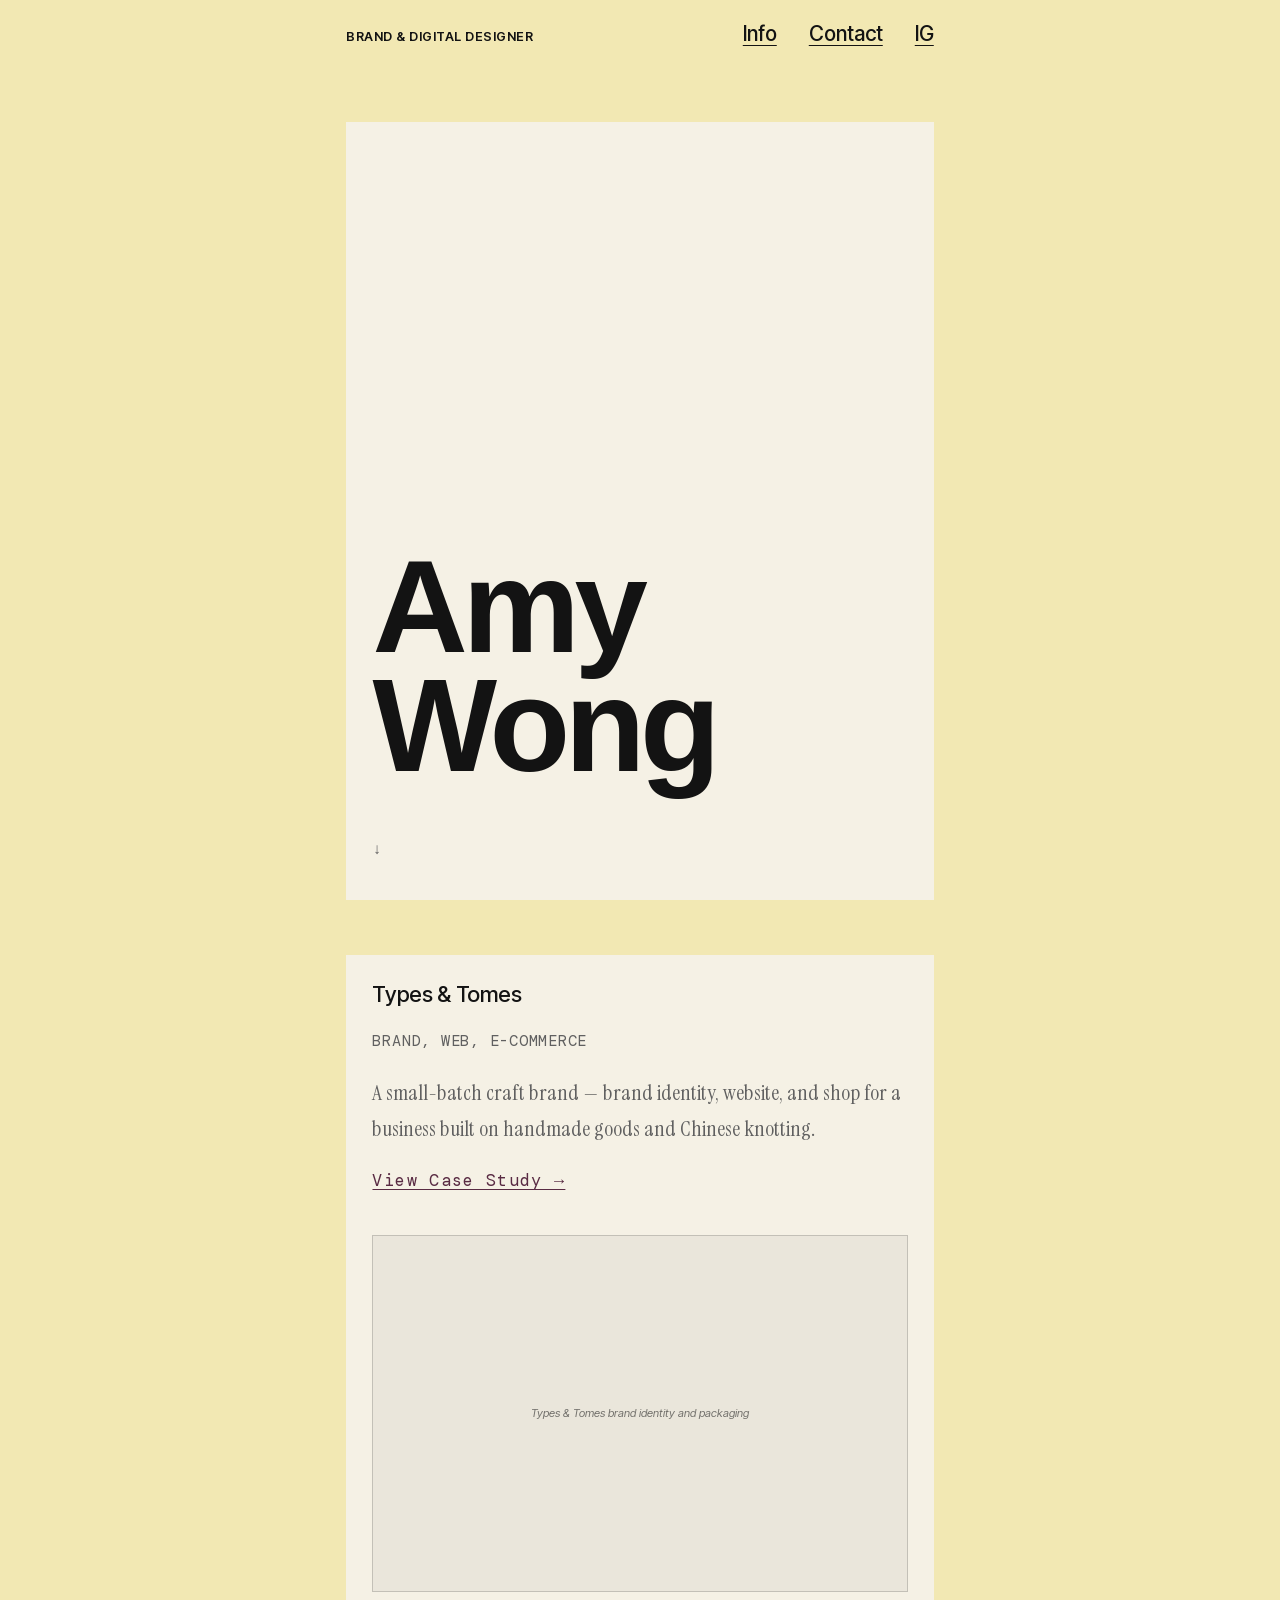
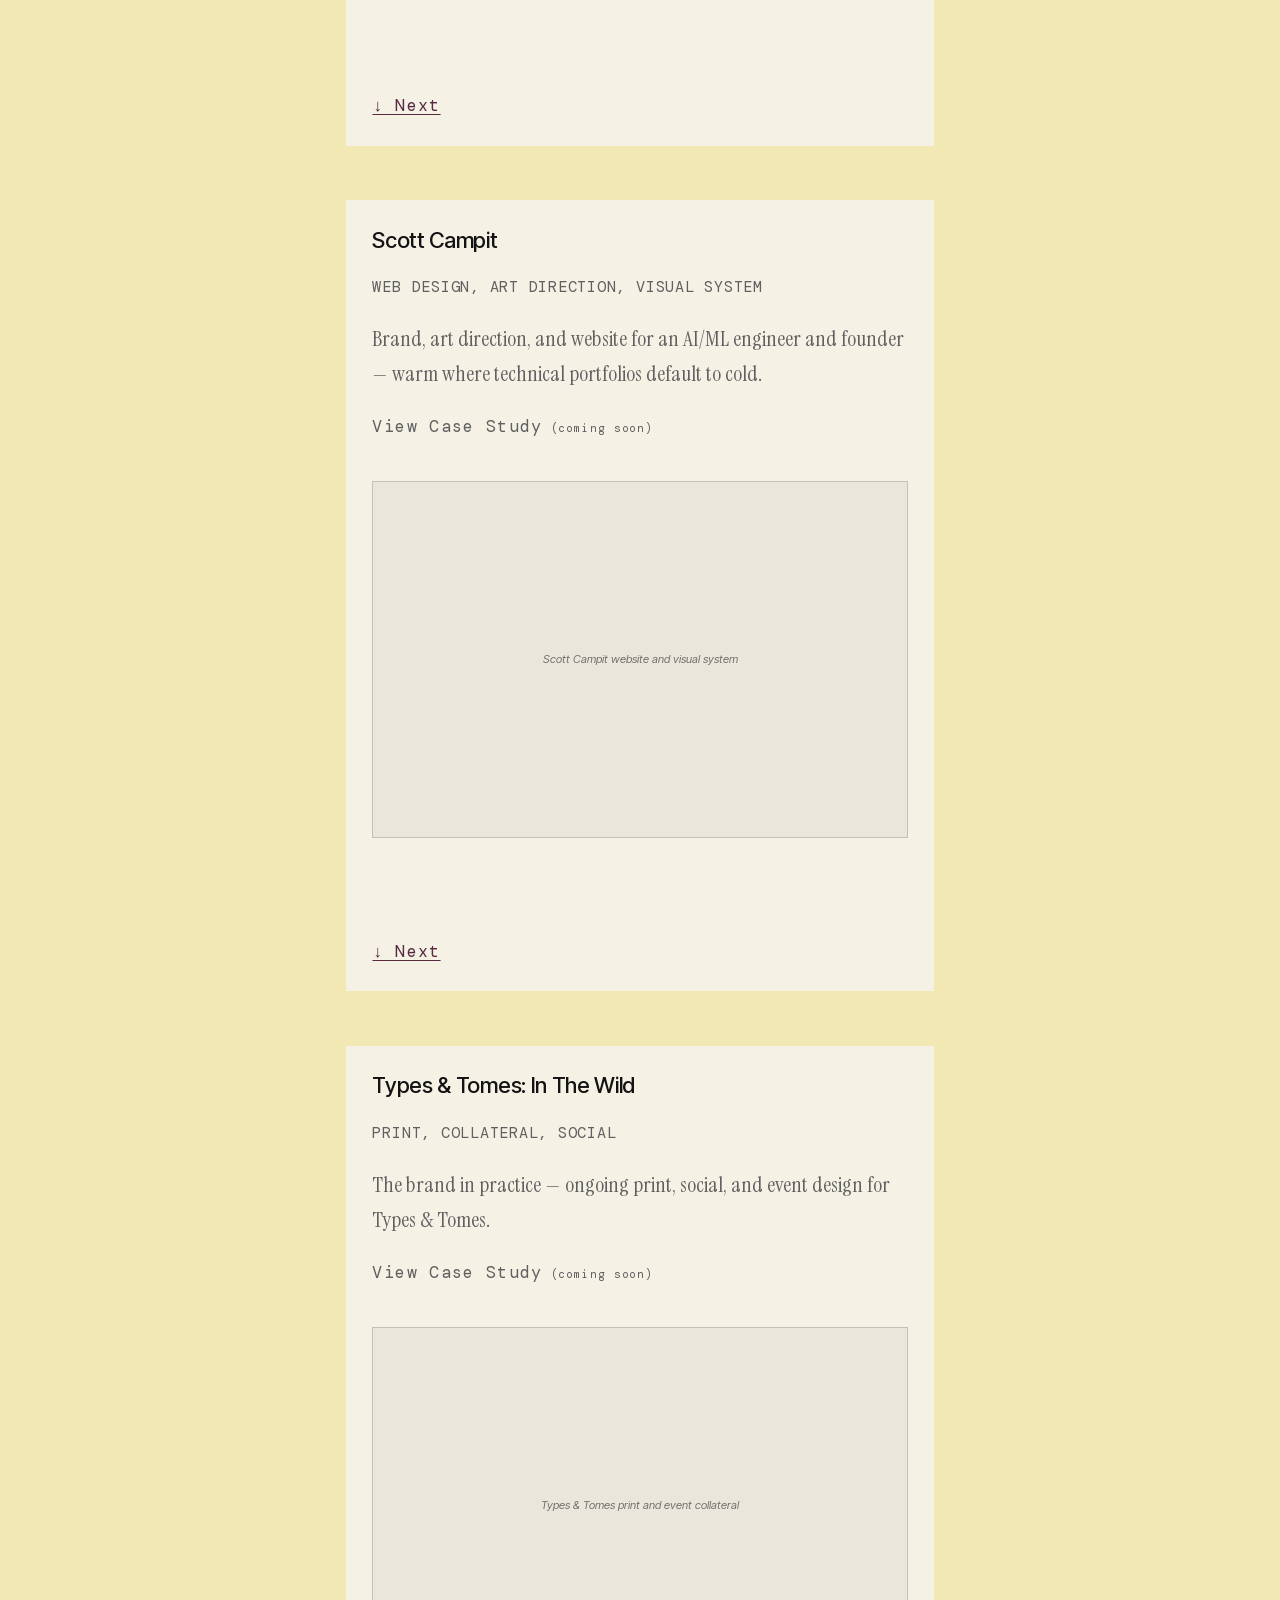
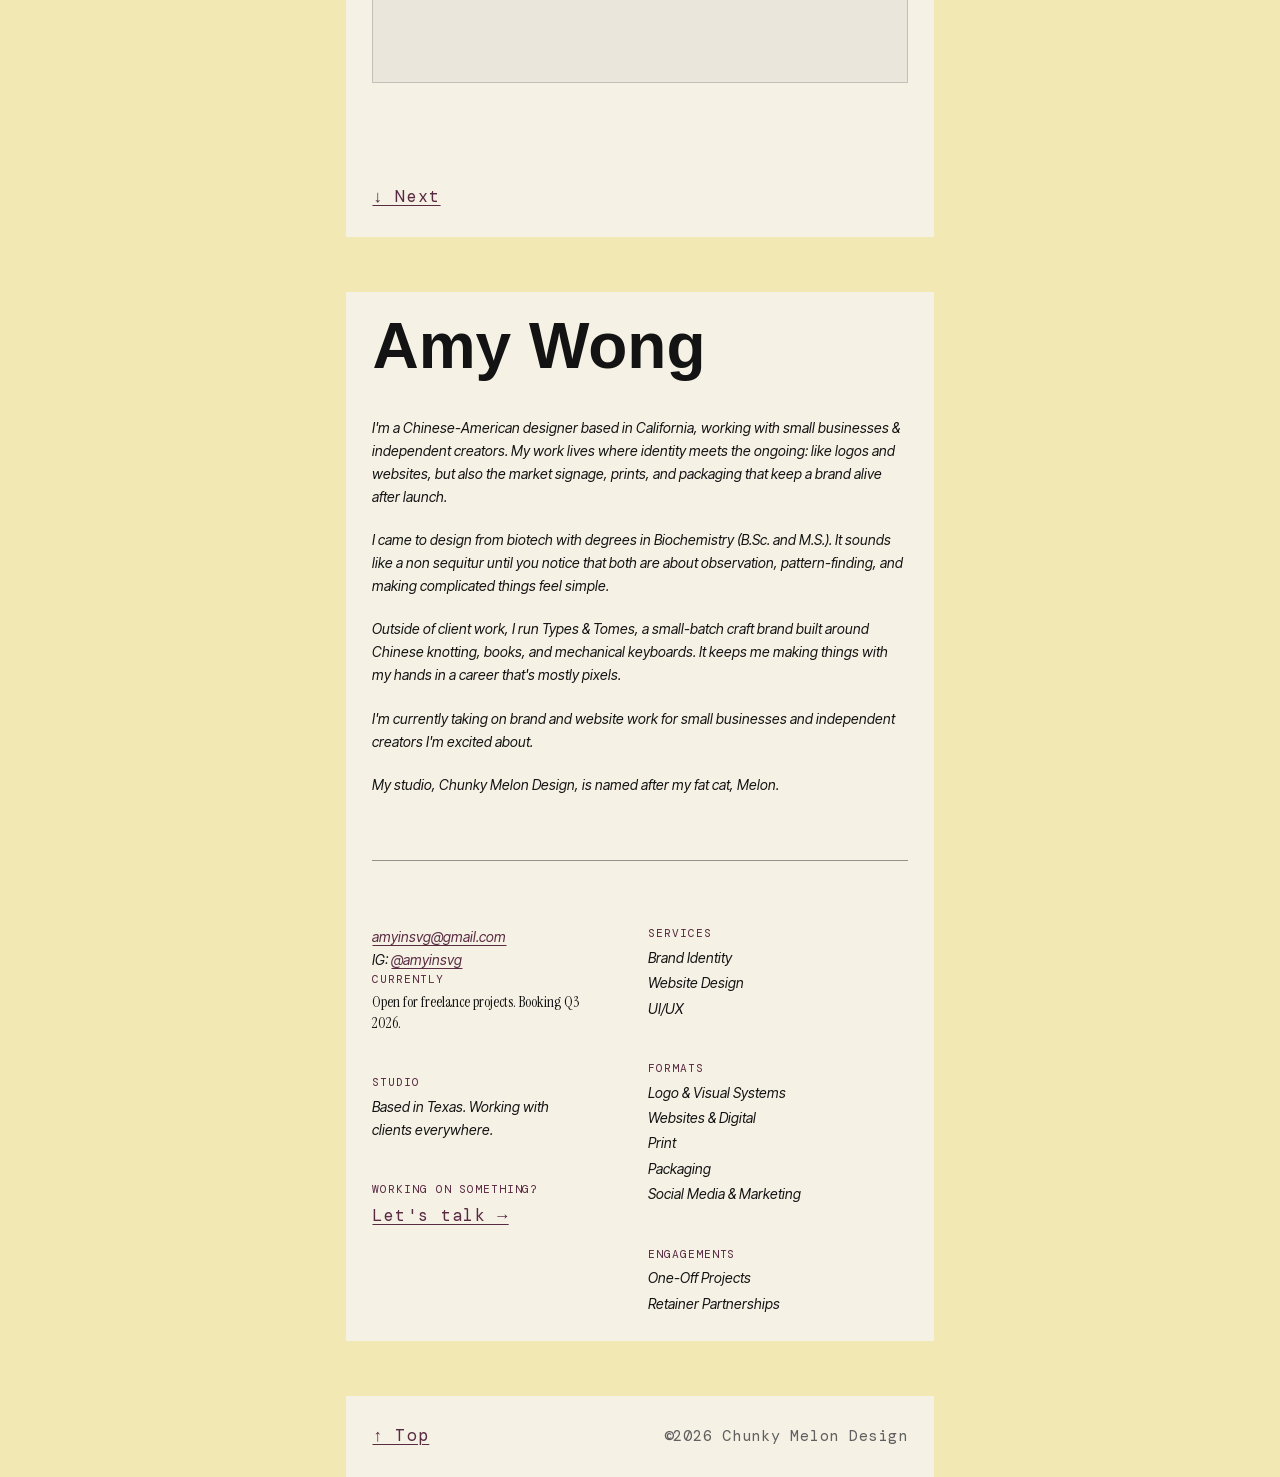
==== index.html @ fb55f117 "Info copy edits; make the hero scroll cue a real link - Studio line: "Based in California" -> "Based" ====
<!doctype html>
<html lang="en">
<head>
<meta charset="utf-8">
<meta name="viewport" content="width=device-width, initial-scale=1">

<title>Amy Wong — Brand &amp; Digital Designer</title>
<meta name="description" content="Brand identity and website design for small businesses and independent creators.">
<link rel="canonical" href="https://amyinsvg.github.io/">

<!-- OG / Twitter per spec §9. There is deliberately NO og:image: no image
     exists yet, and §9 says omit the tag rather than point it at the Cargo
     screenshot, which breaks the moment the subscription ends. -->
<meta property="og:type" content="website">
<meta property="og:site_name" content="Amy Wong">
<meta property="og:title" content="Amy Wong — Brand &amp; Digital Designer">
<meta property="og:description" content="Brand identity and website design for small businesses and independent creators.">
<meta property="og:url" content="https://amyinsvg.github.io/">
<meta name="twitter:card" content="summary">
<meta name="twitter:title" content="Amy Wong — Brand &amp; Digital Designer">
<meta name="twitter:description" content="Brand identity and website design for small businesses and independent creators.">

<link rel="icon" href="assets/img/favicon.svg" type="image/svg+xml">

<!-- ===================================================================== -->
<!-- GENERAL SANS LOADS FROM THE FONTSHARE CDN. DO NOT SELF-HOST IT.       -->
<!--                                                                       -->
<!-- This is not an oversight and it is not a performance mistake. General  -->
<!-- Sans is free for commercial use under the ITF Free Font License, but   -->
<!-- that licence FORBIDS redistributing the font files and requires ITF's  -->
<!-- WRITTEN CONSENT to self-host it as a webfont. This repository is       -->
<!-- public, and a public GitHub Pages repo is a public server — committing -->
<!-- the .woff2 into /assets/fonts/ would be redistribution.               -->
<!--                                                                       -->
<!-- Every other family in this site IS self-hosted, because Inter Tight,   -->
<!-- Instrument Serif and DM Mono are SIL OFL. General Sans is the one      -->
<!-- exception. If you are here to "fix the inconsistency" by pulling it    -->
<!-- local: don't. Get written consent from ITF first.                      -->
<!--                                                                       -->
<!-- Only weight 700 is requested — the single weight the design uses.      -->
<!-- ===================================================================== -->
<link rel="preconnect" href="https://api.fontshare.com" crossorigin>
<link rel="preconnect" href="https://cdn.fontshare.com" crossorigin>
<link rel="stylesheet" href="https://api.fontshare.com/v2/css?f[]=general-sans@700&display=swap">
<!-- preconnect, not preload: the actual .woff2 URL sits behind this
     stylesheet and is a rotating content hash, so a hardcoded preload would
     silently go stale. Preconnecting warms the same two connections. -->

<link rel="stylesheet" href="assets/css/tokens.css">
<link rel="stylesheet" href="assets/css/main.css">
</head>

<body>
<a class="skip t-nav" href="#main">Skip to content</a>

<div class="page">

  <header class="site-header">
    <p class="t-brandmark">BRAND &amp; DIGITAL DESIGNER</p>
    <nav class="site-nav" aria-label="Primary">
      <a class="t-nav" href="#info">Info</a>
      <!-- /contact/ is a real page. contact.js upgrades this to an overlay
           when JS is available; middle-click and JS-off both still navigate. -->
      <a class="t-nav" href="contact/" data-contact-trigger>Contact</a>
      <a class="t-nav" href="https://www.instagram.com/amyinsvg" rel="me noopener" target="_blank">IG</a>
    </nav>
  </header>

  <main id="main">

    <!-- ================= HERO ================= -->
    <section class="block hero" id="top" aria-label="Introduction">
      <!-- The name is a link to the first project on the live site (§6) —
           behaviour preserved, with a focus ring and hover underline added
           since a clickable name has no natural affordance.

           The ↓ beneath it is ALSO a link to the same place. §6 specified it
           as a decorative cue (it was aria-hidden), but an arrow under a hero
           reads as clickable, so it now behaves the way it looks. It carries
           an aria-label because "↓" is not an accessible name on its own, and
           it is no longer aria-hidden — a focusable element must never be. -->
      <h1 class="t-hero"><a class="hero-name" href="#project-1">Amy<br>Wong</a></h1>
      <a class="scroll-cue t-tag" href="#project-1" aria-label="Skip down to the work">↓</a>
    </section>

    <!-- ================= PROJECTS =================
         Element order follows §6's own enumeration: "title, eyebrow of
         disciplines, one-line description, case study link, placeholder image,
         ↓ Next". Note that puts the "eyebrow" BELOW the title, which reads
         like a transcription slip in the spec — left exactly as written,
         because this is a migration. Flagged for Amy.
         ============================================ -->

    <section class="block project" id="project-1" aria-labelledby="project-1-title">
      <h2 class="t-project" id="project-1-title">Types &amp; Tomes</h2>
      <p class="t-tag">BRAND, WEB, E-COMMERCE</p>
      <p class="t-teaser">A small-batch craft brand — brand identity, website, and shop for a business built on handmade goods and Chinese knotting.</p>
      <p><a class="t-cta" href="work/types-and-tomes/">View Case Study →</a></p>
      <div class="project-media">
        <!-- data-alt-source="written" — the live site has no images in the
             homepage project blocks, so there was no alt text to transcribe.
             These three strings were WRITTEN, not captured. Replace them when
             real images land; per §5 the string then moves to the alt
             attribute. The case study's strings are transcribed and carry no
             such marker. -->
        <figure class="ph" data-ratio="3-2">
          <span data-alt-source="written">Types &amp; Tomes brand identity and packaging</span>
        </figure>
      </div>
      <p class="next-cue"><a class="t-cta" href="#project-2">↓ Next</a></p>
    </section>

    <section class="block project" id="project-2" aria-labelledby="project-2-title">
      <h2 class="t-project" id="project-2-title">Scott Campit</h2>
      <p class="t-tag">WEB DESIGN, ART DIRECTION, VISUAL SYSTEM</p>
      <p class="t-teaser">Brand, art direction, and website for an AI/ML engineer and founder — warm where technical portfolios default to cold.</p>
      <!-- No case study target exists yet (§6). Rendered muted as a <span>, not
           an <a>, so there is nothing to click, nothing to focus, and no
           guessed URL. Swap to <a class="t-cta" href="…"> when it ships. -->
      <p><span class="t-cta link-pending">View Case Study</span></p>
      <div class="project-media">
        <figure class="ph" data-ratio="3-2">
          <span data-alt-source="written">Scott Campit website and visual system</span>
        </figure>
      </div>
      <p class="next-cue"><a class="t-cta" href="#project-3">↓ Next</a></p>
    </section>

    <section class="block project" id="project-3" aria-labelledby="project-3-title">
      <h2 class="t-project" id="project-3-title">Types &amp; Tomes: In The Wild</h2>
      <p class="t-tag">PRINT, COLLATERAL, SOCIAL</p>
      <p class="t-teaser">The brand in practice — ongoing print, social, and event design for Types &amp; Tomes.</p>
      <p><span class="t-cta link-pending">View Case Study</span></p>
      <div class="project-media">
        <figure class="ph" data-ratio="3-2">
          <span data-alt-source="written">Types &amp; Tomes print and event collateral</span>
        </figure>
      </div>
      <p class="next-cue"><a class="t-cta" href="#info">↓ Next</a></p>
    </section>

    <!-- ================= INFO ================= -->
    <section class="block info" id="info" aria-labelledby="info-title">
      <h2 class="t-h1" id="info-title">Amy Wong</h2>

      <!-- The five Info paragraphs, transcribed verbatim from the live site.
           "based in California" in the first paragraph is knowingly stale and
           is left as found — flagged for Amy, not ours to correct. -->
      <div class="info-prose">
        <p class="t-body">I'm a Chinese-American designer based in California, working with small businesses &amp; independent creators. My work lives where identity meets the ongoing: like logos and websites, but also the market signage, prints, and packaging that keep a brand alive after launch.</p>
        <p class="t-body">I came to design from biotech with degrees in Biochemistry (B.Sc. and M.S.). It sounds like a non sequitur until you notice that both are about observation, pattern-finding, and making complicated things feel simple.</p>
        <p class="t-body">Outside of client work, I run Types &amp; Tomes, a small-batch craft brand built around Chinese knotting, books, and mechanical keyboards. It keeps me making things with my hands in a career that's mostly pixels.</p>
        <p class="t-body">I'm currently taking on brand and website work for small businesses and independent creators I'm excited about.</p>
        <p class="t-body">My studio, Chunky Melon Design, is named after my fat cat, Melon.</p>
      </div>

      <hr class="rule">

      <div class="meta">
        <!-- Left column, ~45% (§6) -->
        <div class="meta-col">
          <!-- The address also appears as CONTACT_EMAIL in assets/js/contact.js,
               for the contact form's failure-state fallback. Change both. -->
          <p class="t-body">
            <a href="mailto:amyinsvg@gmail.com" data-contact-trigger data-contact-email>amyinsvg@gmail.com</a>
          </p>
          <p class="t-body">IG: <a href="https://www.instagram.com/amyinsvg" rel="me noopener" target="_blank">@amyinsvg</a></p>

          <dl class="meta-group">
            <dt class="t-label">CURRENTLY</dt>
            <!-- Transcribed as-is. "Booking Q3 2026" is known-stale and is
                 flagged for Amy in §6, explicitly NOT for this build to fix. -->
            <dd class="t-currently">Open for freelance projects. Booking Q3 2026.</dd>
          </dl>

          <dl class="meta-group">
            <dt class="t-label">STUDIO</dt>
            <dd class="t-body">Based in Texas. Working with clients everywhere.</dd>
          </dl>

          <dl class="meta-group">
            <dt class="t-label">WORKING ON SOMETHING?</dt>
            <dd><a class="t-cta" href="contact/" data-contact-trigger>Let's talk →</a></dd>
          </dl>
        </div>

        <!-- Right column, ~55% (§6) -->
        <div class="meta-col">
          <dl class="meta-group">
            <dt class="t-label">SERVICES</dt>
            <dd class="t-body">
              <ul class="meta-list">
                <li>Brand Identity</li>
                <li>Website Design</li>
                <li>UI/UX</li>
              </ul>
            </dd>
          </dl>

          <dl class="meta-group">
            <dt class="t-label">FORMATS</dt>
            <dd class="t-body">
              <ul class="meta-list">
                <li>Logo &amp; Visual Systems</li>
                <li>Websites &amp; Digital</li>
                <li>Print</li>
                <li>Packaging</li>
                <li>Social Media &amp; Marketing</li>
              </ul>
            </dd>
          </dl>

          <dl class="meta-group">
            <dt class="t-label">ENGAGEMENTS</dt>
            <dd class="t-body">
              <ul class="meta-list">
                <li>One-Off Projects</li>
                <li>Retainer Partnerships</li>
              </ul>
            </dd>
          </dl>
        </div>
      </div>
    </section>

  </main>

  <footer class="site-footer block">
    <p><a class="t-cta" href="#top">↑ Top</a></p>
    <p class="t-tag">©2026 Chunky Melon Design</p>
  </footer>

</div>

<script src="assets/js/contact.js" defer></script>
</body>
</html>
---- assets/css/tokens.css ----
/* ===========================================================================
   tokens.css — design tokens, transcribed from build spec §3
   ---------------------------------------------------------------------------
   Source of truth: amyinsvg.cargo.site, fetched 10 Sep 2026.
   This is a MIGRATION, not a redesign. Every value below was captured from the
   live Cargo site before the subscription lapsed. Do not "improve" them.

   Every colour and font reference in main.css points at a custom property
   defined here. Nothing is hardcoded — swapping a value should be a one-line
   change in this file and nowhere else.
   =========================================================================== */

:root {
  /* --- Colour ------------------------------------------------------------
     Sampled from screenshots, including a magnified crop of the Info section
     where the type was large enough to give flat, unantialiased fills.
     Spec §3 marks these as confirmed — build against them directly.        */

  --c-frame:      #F2E8B3;  /* outer border field */
  --c-surface:    #F5F1E5;  /* content field */
  --c-ink:        #131313;  /* body and display text */
  --c-link:       #592B43;  /* links — the only chromatic accent ("plum") */
  --c-rule:       #939189;  /* hairline */

  /* Third ink colour: secondary text, one step back from black.
     Used by Subtitle Italic, Tag/Metadata and Teaser caption.
     Confirmed by sampling — not a placeholder. (An earlier build note called
     this provisional; that note was stale and the spec was right.)          */
  --c-ink-mute:   #606060;  /* secondary text */

  /* --- Type families ----------------------------------------------------
     Four families, per spec §4. Loading strategy differs by licence — see
     the @font-face block and the Fontshare <link> comment in main.css.

     Monument Grotesk is deliberately absent. Dinamo's licence excludes
     storing the files on publicly available servers, and this repo is public.
     Both styles that used it (Heading 2, Caption) fold into DM Mono per §4.  */

  --font-display: "General Sans", "Helvetica Neue", Arial, sans-serif;
  --font-ui:      "Inter Tight", "Helvetica Neue", Arial, sans-serif;
  --font-serif:   "Instrument Serif", Georgia, serif;
  --font-mono:    "DM Mono", ui-monospace, "SF Mono", Menlo, monospace;

  /* --- Type scale --------------------------------------------------------
     rem, transcribed from Cargo's Text Styles panel. All 17 styles.
     --t-hero and --t-h1 are the fixed upper bounds; both are clamped at
     point of use in main.css (§4: 8.25rem = 132px overflows a phone).       */

  --t-hero:        8.25rem;
  --t-h1:          4rem;
  --t-h2:          2rem;
  --t-pullquote:   1.625rem;
  --t-project:     1.375rem;
  --t-teaser:      1.35rem;
  --t-nav:         1.3rem;
  --t-caption:     1.1rem;
  --t-subtitle:    1.1rem;
  --t-body-lg:     1.05rem;
  --t-cta:         1.05rem;
  --t-tag:         0.95rem;
  --t-currently:   0.94rem;
  --t-body:        0.875rem;
  --t-brandmark:   0.8rem;
  --t-label:       0.7rem;

  /* --- Layout -----------------------------------------------------------
     SUPERSEDES §3 of the build spec. The spec described the yellow as an
     inset frame around one content field. It is not: yellow is the PAGE
     BACKGROUND, and the cream areas are separate stacked blocks in a centred
     column with the page showing through the gaps between them. A stack of
     cards on a coloured page, not one field with sections inside it.

     --frame-inset and --field-pad are deliberately gone. They encoded the
     wrong model; nothing should reference them.

     Two nested layers, from Cargo's own Local Page Settings:

       .page   width 50% of viewport, centred          ("Width 50")
       .block  cream, inset inside the page            ("Inset 3")
               -> 4.1% of page width each side leaves the cream at
                  45.9% of the viewport, which is the measured figure
                  (45.8 / 45.9 / 45.9 / 46.1 across four screenshots).

     NOTE on the correction's own token sketch: it suggested a single
     --column-width: 46%. That cannot express the inset — the 50% page and the
     45.9% cream are two different edges, and the gap between them is what
     produces the yellow down each side. Hence two values, not one.          */

  --page-width:   50%;     /* of viewport, centred */
  --block-inset:  4.1%;    /* of page width, each side -> cream at 45.9%vw */
  --block-pad:    4.1%;    /* of page width — Cargo "Padding 3", which is the
                              same unit value as Inset 3, so the same
                              computed figure. Inferred from that equality,
                              not separately measured. */

  /* Uniform yellow gap between blocks. Expressed against the PAGE width:
     8.54% of the page == 9.3% of the cream block's own width, which is the
     measured ratio (142px against a 1530px column, identical in all three
     multi-block screenshots). The correction says "9.3% of column width";
     the arithmetic only lands on 142px if "column" means the cream, so that
     is the reading used here.                                              */
  --block-gap:    8.54%;

  /* Absolute twin of --block-gap, for use inside height calc().
     --block-gap is a percentage of the page's INLINE size; a percentage
     inside a height calculation would resolve against the block axis and be
     wrong. 8.54% of a 50%-wide page == 4.27% of the viewport.              */
  --block-gap-abs: 4.27vw;

  /* Header height, derived rather than guessed. The header is one line of the
     tallest style it contains (Nav Link, 1.3rem x 1.3 line-height) plus its
     vertical padding. Deterministic from the tokens, so the hero can subtract
     it without JS. Verified against the rendered height at 1440px (67px).   */
  --header-h: calc(var(--stack-sm) * 2 + 1.3rem * 1.3);

  --measure:      68ch;
  --stack-sm:     1.25rem;
  --stack-md:     2.5rem;
  --stack-lg:     4rem;
}

/* ---------------------------------------------------------------------------
   Mobile — from Cargo's Mobile Settings panel, not from breakpoint guesswork.
   "Maximize Page Width" is ON, so the 50% column does NOT hold on small
   screens: the page goes full width with reduced padding. A literal 50% at
   375px would leave a ~170px column, which is unusable.

   A small inset is kept rather than dropped to zero, so the yellow still
   shows down both sides and in the gaps. Losing it would erase the model.

   "Padding Offset 30%" is ambiguous between "reduce BY 30%" and "reduce TO
   30%". Reducing TO 30% gives ~4.6px gutters at 375px, which fails the
   readability floor, so this is the "reduce by 30%" reading: 4.1% * 0.7.
   Tuned visually, as the correction directs for the mobile mechanics.
   --------------------------------------------------------------------------- */
@media (max-width: 768px) {
  :root {
    --page-width:  100%;   /* Maximize Page Width */
    --block-inset: 2%;
    --block-pad:   2.9%;

    /* Page is full width here, so the gap is 8.54% of the viewport. */
    --block-gap-abs: 8.54vw;

    /* The header is forced to two rows on mobile (see .site-header), which
       makes its height deterministic across the whole breakpoint instead of
       depending on where the nav happens to wrap: padding + brand mark line
       + row gap + nav line. Verified against the rendered 119px at 375px.  */
    --header-h: calc(var(--stack-sm) * 3 + 0.8rem * 1.3 + 1.3rem * 1.3);
  }
}
---- assets/css/main.css ----
/* ===========================================================================
   main.css — layout, type styles, components
   ---------------------------------------------------------------------------
   Migration of amyinsvg.cargo.site to static files. Not a redesign.
   All colour and font values come from tokens.css. Nothing hardcoded here.
   =========================================================================== */

/* ---------------------------------------------------------------------------
   1. SELF-HOSTED FACES  (spec §4 — "Weights to load")
   ---------------------------------------------------------------------------
   Inter Tight, Instrument Serif and DM Mono are SIL OFL, which permits
   redistribution — so they are committed to this repo, subset to Latin,
   woff2, font-display: swap. Only the weights §4 lists are loaded.

   General Sans is NOT here on purpose. See the Fontshare <link> comment in
   every HTML head — it must stay on the CDN for licence reasons.
   --------------------------------------------------------------------------- */

/* Inter Tight — Italic 400, Medium 500, SemiBold 600.
   The roman file is Google's VARIABLE Latin instance (wght 100–900 in one
   file, 44.9 KB). Declaring the 500–600 range here means one request covers
   both Medium and SemiBold; two static instances would have been 45.2 KB
   across two requests, so this is the same payload with one fewer round trip.
   If a third roman weight is ever needed it is a range edit, not a download. */
@font-face {
  font-family: "Inter Tight";
  src: url("../fonts/inter-tight-var-latin.woff2") format("woff2");
  font-weight: 500 600;
  font-style: normal;
  font-display: swap;
}
/* The italic is a static 400 instance — Italic 400 is the only italic used. */
@font-face {
  font-family: "Inter Tight";
  src: url("../fonts/inter-tight-italic-400-latin.woff2") format("woff2");
  font-weight: 400;
  font-style: italic;
  font-display: swap;
}

/* Instrument Serif — Regular 400, Italic 400. */
@font-face {
  font-family: "Instrument Serif";
  src: url("../fonts/instrument-serif-400-latin.woff2") format("woff2");
  font-weight: 400;
  font-style: normal;
  font-display: swap;
}
@font-face {
  font-family: "Instrument Serif";
  src: url("../fonts/instrument-serif-italic-400-latin.woff2") format("woff2");
  font-weight: 400;
  font-style: italic;
  font-display: swap;
}

/* DM Mono — Regular 400, Medium 500.
   DM Mono carries six styles in this system, including the two that used to
   be Monument Grotesk (Heading 2, Caption). It ships Light 300 / Regular 400 /
   Medium 500 and has NO Bold — which is why Heading 2's captured weight of
   700 is set at 500 below. See the note on .t-h2. */
@font-face {
  font-family: "DM Mono";
  src: url("../fonts/dm-mono-400-latin.woff2") format("woff2");
  font-weight: 400;
  font-style: normal;
  font-display: swap;
}
@font-face {
  font-family: "DM Mono";
  src: url("../fonts/dm-mono-500-latin.woff2") format("woff2");
  font-weight: 500;
  font-style: normal;
  font-display: swap;
}

/* ---------------------------------------------------------------------------
   2. RESET
   --------------------------------------------------------------------------- */

*, *::before, *::after { box-sizing: border-box; }

html {
  /* Smooth scrolling serves the "↓ Next" cues and the ↑ Top link.
     Disabled under prefers-reduced-motion at the end of this file (§10).
     Scroll-snap was deliberately NOT used: it fights the sticky header and
     hijacks trackpad scrolling on long sections. Smooth scroll alone is
     enough for the cues and degrades to an instant jump with no JS. */
  scroll-behavior: smooth;
  -webkit-text-size-adjust: 100%;
}

body {
  margin: 0;
  background: var(--c-frame);
  color: var(--c-ink);
  font-family: var(--font-ui);
  font-size: var(--t-body);
  line-height: 1.65;
  /* Bodycopy is Inter Tight ITALIC 400 on the live site (§4). That reads as a
     mistake and it is not — it is the captured design. Left as found. */
  font-style: italic;
  font-weight: 400;
  -webkit-font-smoothing: antialiased;
}

h1, h2, h3, p, figure, blockquote, ul, ol, dl, dd { margin: 0; }
ul, ol { padding: 0; list-style: none; }
img, svg { display: block; max-width: 100%; height: auto; }
button, input, textarea, select { font: inherit; color: inherit; }

/* ---------------------------------------------------------------------------
   3. PAGE SHELL  (SUPERSEDES §3 and §6 of the build spec)
   ---------------------------------------------------------------------------
   The spec described the yellow as an inset frame around a single content
   field. It is not. Yellow is the page background; the cream areas are
   SEPARATE STACKED BLOCKS in a centred column, with the page showing through
   the gaps between them. A stack of cards on a coloured page.

       yellow page background
           BRAND & DIGITAL DESIGNER      Info Contact IG   <- header on yellow
           +-----------------------------+
           |  cream block: hero          |  100svh, name bottom-left
           +-----------------------------+
                                            <- yellow gap
           +-----------------------------+
           |  cream block: project 1     |
           +-----------------------------+

   Two layers: .page is 50% of the viewport and centred; .block is the cream,
   inset inside it so the yellow shows down both sides. See tokens.css for
   where each number comes from.

   CAVEAT, per the correction: Cargo's captured settings are scoped to the
   COVER PAGE only ("Affects current page only"). Each project section, the
   Info section and every other page is a separate Cargo page with its own
   Local Page Settings, which will differ — at minimum 100% Height does not
   apply to them. The Cover values are applied to every block here as the
   best available approximation. The non-hero blocks are NOT verified.
   --------------------------------------------------------------------------- */

.page {
  width: var(--page-width);
  margin-inline: auto;          /* pure centring — measured 900px vs 904px
                                   of margin at 3334px wide */
  display: flex;
  flex-direction: column;
}

/* Each section is its own cream block. */
.block {
  background: var(--c-surface);
  margin-inline: var(--block-inset);
  padding: var(--block-pad);
  /* --block-gap-abs, not --block-gap: scroll-margin does NOT accept
     percentages, so the percentage form was silently ignored and anchor
     targets landed flush against the viewport top. */
  scroll-margin-top: var(--block-gap-abs);
}

/* Uniform yellow gap between blocks.
   Percentage margin-top resolves against the containing block's INLINE size
   (the column width), which is well defined. A percentage row-gap on a flex
   column would resolve against the block axis and is indeterminate at auto
   height, so margins are used deliberately here rather than `gap`.

   .page > * + *  covers header -> main and main -> footer.
   main > * + *   covers block -> block inside main.
   Neither doubles up, because no margin is put on main itself twice.         */
.page > * + *,
.page main > * + * { margin-top: var(--block-gap); }

/* main carries no padding or background of its own — it only groups blocks. */
.page main { display: flex; flex-direction: column; }

.skip {
  position: absolute;
  left: -9999px;
  top: 0;
  z-index: 100;
  background: var(--c-surface);
  color: var(--c-link);
  padding: var(--stack-sm);
  border: 1px solid var(--c-rule);
}
.skip:focus { left: 1rem; }

/* ---------------------------------------------------------------------------
   4. TYPE STYLES  (spec §4 — all 17 styles from Cargo's Text Styles panel)
   ---------------------------------------------------------------------------
   Tracking values in the panel are em. Where a style is named "Italic" the
   panel reports the roman family name, so font-style: italic is applied here.

   Info Label and Accent Marker are identical in every property, so they are
   one class (.t-label), per §4.

   Caption, Heading 1 and Heading 2 set NO colour and inherit from their
   parent — deliberately not assigned one.

   MAPPING CAVEAT — not verified, do not treat as settled:
   The panel gives the styles but not which element uses which. The
   style-to-element mapping in §4 (and therefore every place these classes are
   applied in the HTML) is INFERRED from the style names and the live markup.
   It is reasonable but unconfirmed. Left as the spec names it; resolving it
   needs the original Cargo editor, which lapses with the subscription.
   --------------------------------------------------------------------------- */

/* Hero Display — General Sans Bold, 8.25rem/0.9, −0.04em, 700, ink.
   8.25rem is 132px and overflows a phone, so it is clamped per §4. */
.t-hero {
  font-family: var(--font-display);
  font-size: clamp(3rem, 13vw, var(--t-hero));
  line-height: 0.9;
  letter-spacing: -0.04em;
  font-weight: 700;
  font-style: normal;
  color: var(--c-ink);
}

/* Heading 1 — General Sans Bold, 4rem/0.9, 0, 700, colour INHERITED.
   Clamped too, "more gently" per §4. */
.t-h1 {
  font-family: var(--font-display);
  font-size: clamp(2.25rem, 7vw, var(--t-h1));
  line-height: 0.9;
  letter-spacing: 0;
  font-weight: 700;
  font-style: normal;
}

/* Heading 2 — captured as Monument Grotesk Mono Bold 700; folded into
   DM Mono per §4. DM Mono has no Bold, so 700 becomes Medium 500 — at 2rem
   the size carries the hierarchy.
   THE FALLBACK, IF 500 TURNS OUT TOO LIGHT: move all six mono styles to
   IBM Plex Mono (OFL, runs to 700). That shifts the character of the small
   labels too, so §4 calls it a design decision, not a build one. Not taken
   here. Colour inherited. */
.t-h2 {
  font-family: var(--font-mono);
  font-size: var(--t-h2);
  line-height: 1.1;
  letter-spacing: 0;
  font-weight: 500;
  font-style: normal;
}

/* Pull Quote — Instrument Serif, 1.625rem/1.35, 0, 400, ink. */
.t-pullquote {
  font-family: var(--font-serif);
  font-size: var(--t-pullquote);
  line-height: 1.35;
  letter-spacing: 0;
  font-weight: 400;
  font-style: normal;
  color: var(--c-ink);
}

/* Project Title — Inter Tight Medium, 1.375rem/1.2, −0.015em, 500, ink. */
.t-project {
  font-family: var(--font-ui);
  font-size: var(--t-project);
  line-height: 1.2;
  letter-spacing: -0.015em;
  font-weight: 500;
  font-style: normal;
  color: var(--c-ink);
}

/* Teaser caption — Instrument Serif, 1.35rem/1.65, 0, 400, grey. */
.t-teaser {
  font-family: var(--font-serif);
  font-size: var(--t-teaser);
  line-height: 1.65;
  letter-spacing: 0;
  font-weight: 400;
  font-style: normal;
  color: var(--c-ink-mute);
}

/* Nav Link — Inter Tight Medium, 1.3rem/1.3, 0, 500, ink. */
.t-nav {
  font-family: var(--font-ui);
  font-size: var(--t-nav);
  line-height: 1.3;
  letter-spacing: 0;
  font-weight: 500;
  font-style: normal;
  color: var(--c-ink);
}

/* Caption — captured as Monument Grotesk Variable wght 440; folded into
   DM Mono, which has no 440, so 400. Colour inherited. */
.t-caption {
  font-family: var(--font-mono);
  font-size: var(--t-caption);
  line-height: 1.2;
  letter-spacing: 0;
  font-weight: 400;
  font-style: normal;
}

/* Subtitle Italic — Instrument Serif italic, 1.1rem/1.2, 0, 400, grey. */
.t-subtitle {
  font-family: var(--font-serif);
  font-size: var(--t-subtitle);
  line-height: 1.2;
  letter-spacing: 0;
  font-weight: 400;
  font-style: italic;
  color: var(--c-ink-mute);
}

/* Body Large — Inter Tight Italic, 1.05rem/1.6, 0, 400, ink. */
.t-body-lg {
  font-family: var(--font-ui);
  font-size: var(--t-body-lg);
  line-height: 1.6;
  letter-spacing: 0;
  font-weight: 400;
  font-style: italic;
  color: var(--c-ink);
}

/* View Case Study — DM Mono, 1.05rem/1.65, 0.08em, 400, plum. */
.t-cta {
  font-family: var(--font-mono);
  font-size: var(--t-cta);
  line-height: 1.65;
  letter-spacing: 0.08em;
  font-weight: 400;
  font-style: normal;
  color: var(--c-link);
}

/* Tag/Metadata — DM Mono, 0.95rem/1.9, 0.05em, 400, grey. */
.t-tag {
  font-family: var(--font-mono);
  font-size: var(--t-tag);
  line-height: 1.9;
  letter-spacing: 0.05em;
  font-weight: 400;
  font-style: normal;
  color: var(--c-ink-mute);
}

/* Currently Line — Instrument Serif, 0.94rem/1.4, 0, 400, ink. */
.t-currently {
  font-family: var(--font-serif);
  font-size: var(--t-currently);
  line-height: 1.4;
  letter-spacing: 0;
  font-weight: 400;
  font-style: normal;
  color: var(--c-ink);
}

/* Bodycopy — Inter Tight Italic, 0.875rem/1.65, 0, 400, ink. */
.t-body {
  font-family: var(--font-ui);
  font-size: var(--t-body);
  line-height: 1.65;
  letter-spacing: 0;
  font-weight: 400;
  font-style: italic;
  color: var(--c-ink);
}

/* Brand Mark — Inter Tight SemiBold, 0.8rem/1.3, 0.04em, 600, ink. */
.t-brandmark {
  font-family: var(--font-ui);
  font-size: var(--t-brandmark);
  line-height: 1.3;
  letter-spacing: 0.04em;
  font-weight: 600;
  font-style: normal;
  color: var(--c-ink);
}

/* Info Label + Accent Marker — identical in every property, so one class.
   DM Mono, 0.7rem/1.5, 0.08em, 400, plum. */
.t-label {
  font-family: var(--font-mono);
  font-size: var(--t-label);
  line-height: 1.5;
  letter-spacing: 0.08em;
  font-weight: 400;
  font-style: normal;
  color: var(--c-link);
}

/* Several styles above are defined for pages that do not exist yet (§4).
   Kept regardless — they cost nothing and case study two will want them. */

/* ---------------------------------------------------------------------------
   5. LINKS AND FOCUS  (§10 — visible keyboard focus on EVERY interactive
   element, including the hero name, which is a link with no natural
   affordance)
   --------------------------------------------------------------------------- */

a { color: var(--c-link); text-decoration-thickness: 1px; text-underline-offset: 0.2em; }
a:hover { text-decoration-thickness: 2px; }

:focus-visible {
  outline: 2px solid var(--c-link);
  outline-offset: 3px;
}

/* A muted, non-navigating stand-in for links whose target does not exist yet
   (projects 2 and 3, "Next → Scott Campit", and the In The Wild in-body link).
   Rendered as a <span>, not an <a>, so there is nothing to focus or click and
   no wrong URL to guess. When the target lands it becomes an <a class="t-cta">. */
.link-pending {
  color: var(--c-ink-mute);
  font-style: normal;
  cursor: default;
}
.link-pending::after {
  content: " (coming soon)";
  font-family: var(--font-mono);
  font-size: var(--t-label);
  letter-spacing: 0.08em;
}

/* ---------------------------------------------------------------------------
   6. HEADER
   ---------------------------------------------------------------------------
   Sits ON THE YELLOW, above the first block — not inside any block. Aligned
   to the content column: the same inset as the blocks, so its left edge lines
   up with the cream block's left edge and its right edge with the block's
   right edge.

   It is static, not sticky. The build spec said "fixed or sticky" and this
   build previously chose sticky — but in the corrected model the header has
   no background of its own, so sticking it would drag transparent text across
   the cream blocks as they scroll under it. Static is the only option that
   holds up here.

   The `↓` the correction mentions at the column's right edge: the nav's right
   edge is flush to the block's right edge, which is what that describes. The
   three nav links from §6 (Info / Contact / IG) are kept — the correction
   changes the shell only, and Contact is the contact-overlay trigger.        */

.site-header {
  margin-inline: var(--block-inset);
  padding-block: var(--stack-sm);
  display: flex;
  flex-wrap: wrap;
  gap: var(--stack-sm);
  align-items: baseline;
  justify-content: space-between;
  background: transparent;
}

.site-nav {
  display: flex;
  flex-wrap: wrap;
  gap: clamp(1rem, 3vw, 2rem);
}

/* ---------------------------------------------------------------------------
   7. HOME — hero, project blocks, info, footer
   --------------------------------------------------------------------------- */

.hero {
  /* 100% height with content bottom-aligned — Cargo "100% Height: on,
     bottom-aligned", plus its page-scoped custom CSS:
        .page-content { align-items: flex-end; }
        .page         { min-height: var(--viewport-height); }
        .page-layout  { align-items: flex-end; }
     Reproducing the effect, not the selectors.

     svh, not vh: Cargo's --viewport-height existed to dodge the resize when
     mobile browser chrome shows and hides, and svh is the modern equivalent.
     vh would make the block jump as the URL bar collapses. */
  /* DEVIATION FROM THE CORRECTION, stated plainly so it can be reverted:
     the correction says the hero block itself is 100% height. Taken
     literally, the header and the gap above it push the block's bottom edge
     past the fold, and since the name is BOTTOM-aligned it lands off-screen —
     measured 30px below at 1440, 40px at 768, 61px at 375. That contradicts
     the correction's own diagram, which shows the header and the whole hero
     block within one frame.

     So the FIRST SCREEN is 100svh: hero = 100svh - header - gap. The block
     still fills the viewport, and the name sits bottom-left inside it and is
     visible on load. To revert to the literal reading, drop the two
     subtractions below.

     svh, not vh, as directed: Cargo's --viewport-height existed to dodge the
     resize when mobile browser chrome shows and hides. vh would make the
     block jump as the URL bar collapses. */
  min-height: calc(100vh - var(--header-h) - var(--block-gap-abs));   /* no-svh fallback */
  min-height: calc(100svh - var(--header-h) - var(--block-gap-abs));
  display: flex;
  flex-direction: column;
  justify-content: flex-end;    /* bottom, NOT centre */
  align-items: flex-start;      /* Cargo "Text Align: left" */
}

/* The hero name is a LINK to #project-1 on the live site. That behaviour is
   preserved, but a clickable name has no natural affordance — so it gets an
   underline on hover/focus, a visible focus ring, and the ↓ cue beneath. */
.hero-name {
  display: inline-block;
  text-decoration: none;
  color: var(--c-ink);
  max-width: max-content;
}
.hero-name:hover,
.hero-name:focus-visible { text-decoration: underline; text-decoration-thickness: 2px; }

/* The scroll cue is a link (see index.html). Undecorated by default so it
   still reads as a cue rather than body copy, with colour shifting to ink on
   hover and focus; the shared :focus-visible ring applies on top. */
.scroll-cue {
  margin-top: var(--stack-md);
  color: var(--c-ink-mute);
  font-style: normal;
  text-decoration: none;
  align-self: flex-start;
  /* The glyph is only ~11px wide, which is far too small a tap target now
     that it is a control. Padding gives it a ~33px hit area; the matching
     negative inline-start margin keeps the arrow visually flush with the
     text above it, so the hit area grows but nothing moves. */
  padding: 0.6rem 0.7rem;
  margin-inline-start: -0.7rem;
}
.scroll-cue:hover,
.scroll-cue:focus-visible { color: var(--c-ink); }

/* Project blocks. Each is its own cream block now, so the border-top
   separator the old single-field model needed is gone — the yellow gap does
   that job. These are NOT 100% height: the correction is explicit that only
   the hero is, and that the other sections are separate Cargo pages whose
   settings were not captured. Treat their proportions as approximate. */
.project {
  display: flex;
  flex-direction: column;
  gap: var(--stack-sm);
}

.project > * { max-width: var(--measure); }
.project .ph { max-width: none; }

.project-media { margin-top: var(--stack-sm); }

.next-cue { margin-top: var(--stack-md); }

/* Info */
/* The <hr class="rule"> inside Info stays — §6 calls for a hairline before
   the meta block. Only the old section separator border is gone. */

.info-prose {
  max-width: var(--measure);   /* §10 — the live site runs past 90ch */
  margin-top: var(--stack-md);
  display: grid;
  gap: var(--stack-sm);
}

.rule {
  border: 0;
  border-top: 1px solid var(--c-rule);
  margin-block: var(--stack-lg);
}

/* Two-column meta block, roughly 45/55 per §6. */
.meta {
  display: grid;
  gap: var(--stack-md) var(--stack-lg);   /* was --field-pad, now retired */
  grid-template-columns: 1fr;
}
@media (min-width: 48rem) {
  .meta { grid-template-columns: 45fr 55fr; }
}

.meta-group + .meta-group { margin-top: var(--stack-md); }
.meta-group dt { margin-bottom: 0.25rem; }
.meta-group dd { margin: 0; }
.meta-list { display: grid; gap: 0.15rem; }

.site-footer {
  display: flex;
  flex-wrap: wrap;
  gap: var(--stack-sm);
  justify-content: space-between;
  align-items: baseline;
}

/* ---------------------------------------------------------------------------
   8. IMAGE PLACEHOLDERS  (spec §5)
   ---------------------------------------------------------------------------
   No real images exist yet. Each box shows what belongs there, and the string
   inside it is the alt text already written on the live site — when a real
   image drops in, that string moves straight to the alt attribute.
   aspect-ratio prevents layout shift (§10).
   Ratios are a GUESS per §5; adjust once real assets exist.
   --------------------------------------------------------------------------- */

.ph {
  aspect-ratio: 3 / 2;
  background: color-mix(in srgb, var(--c-ink) 5%, var(--c-surface));
  border: 1px solid color-mix(in srgb, var(--c-ink) 18%, transparent);
  display: grid;
  place-items: center;
  padding: 1.5rem;
  margin: 0 0 var(--stack-md);
}
.ph[data-ratio="16-9"] { aspect-ratio: 16 / 9; }
.ph[data-ratio="1-1"]  { aspect-ratio: 1 / 1; }
.ph span {
  font-size: var(--t-label);
  color: color-mix(in srgb, var(--c-ink) 55%, transparent);
  text-align: center;
  max-width: 40ch;
}

/* ---------------------------------------------------------------------------
   9. CASE STUDY  (spec §7 — built as a reusable pattern for future studies)
   --------------------------------------------------------------------------- */

.case-back { display: inline-block; margin-bottom: var(--stack-lg); }
.case-head { display: grid; gap: var(--stack-sm); max-width: var(--measure); }
.case-body { display: grid; gap: var(--stack-md); max-width: var(--measure); margin-top: var(--stack-lg); }
.case-quote {
  margin-block: var(--stack-md);
  padding-left: var(--stack-sm);
  border-left: 1px solid var(--c-rule);
  font-style: italic;   /* §7 — the pull quote is set italic */
}
.case-figures { margin-top: var(--stack-lg); display: grid; gap: var(--stack-md); }
.case-figures .ph { margin-bottom: 0; }
.case-deliverables { display: grid; gap: 0.35rem; margin-top: var(--stack-sm); }
.case-deliverables li { padding-left: 1.2em; text-indent: -1.2em; }
.case-deliverables li::before { content: "— "; color: var(--c-ink-mute); }
.case-next { margin-top: var(--stack-lg); padding-top: var(--stack-md); border-top: 1px solid var(--c-rule); }

/* ---------------------------------------------------------------------------
   10. CONTACT — form, standalone page, and dialog overlay  (spec §8)
   ---------------------------------------------------------------------------
   /contact/ is a REAL page. The overlay is layered on top of it by JS.
   Page-first, not dialog-first: with JS off, or on middle-click / open-in-
   new-tab, the contact link simply navigates and the form still works via
   native POST.
   --------------------------------------------------------------------------- */

.contact-intro { max-width: var(--measure); display: grid; gap: var(--stack-sm); }

.form {
  display: grid;
  gap: var(--stack-sm);
  max-width: 34rem;
  margin-top: var(--stack-md);
}
.form label {
  display: block;
  margin-bottom: 0.4rem;
}
.form input[type="text"],
.form input[type="email"],
.form textarea {
  width: 100%;
  background: var(--c-surface);
  color: var(--c-ink);
  border: 1px solid var(--c-rule);
  padding: 0.7rem 0.8rem;
  font-family: var(--font-ui);
  font-size: var(--t-body-lg);
  font-style: italic;
  border-radius: 0;
  -webkit-appearance: none;
}
.form textarea { resize: vertical; min-height: 8rem; }
.form input:focus-visible,
.form textarea:focus-visible { outline: 2px solid var(--c-link); outline-offset: 2px; border-color: var(--c-link); }

.btn {
  justify-self: start;
  background: var(--c-link);
  color: var(--c-surface);
  border: 1px solid var(--c-link);
  padding: 0.7rem 1.4rem;
  font-family: var(--font-mono);
  font-size: var(--t-cta);
  letter-spacing: 0.08em;
  cursor: pointer;
  border-radius: 0;
}
.btn:hover { background: var(--c-ink); border-color: var(--c-ink); }
.btn[disabled] { opacity: 0.6; cursor: progress; }

.btn-quiet {
  background: transparent;
  color: var(--c-link);
  border: 1px solid var(--c-rule);
}
.btn-quiet:hover { background: transparent; color: var(--c-ink); border-color: var(--c-ink); }

/* Honeypot — hidden from humans, filled by bots (§8). */
.form .honeypot { display: none; }

/* Submission states (§8). All three live inside the same container so the
   dialog does not resize jarringly between them. */
.form-status { display: grid; gap: var(--stack-sm); max-width: 34rem; }
[hidden] { display: none !important; }

.form-fail {
  border: 1px solid var(--c-link);
  padding: var(--stack-sm);
  margin-top: var(--stack-sm);
}
.form-fail p { margin-bottom: 0.5rem; }

/* Dialog overlay */
.contact-dialog {
  border: 1px solid var(--c-rule);
  background: var(--c-surface);
  color: var(--c-ink);
  padding: 0;
  width: min(38rem, calc(100% - 2rem));
  max-height: calc(100svh - 2rem);
  max-width: none;
  border-radius: 0;
}
.contact-dialog::backdrop { background: color-mix(in srgb, var(--c-ink) 55%, transparent); }
.contact-dialog-inner { padding: clamp(1.25rem, 4vw, 2.5rem); }
.contact-dialog-head {
  display: flex;
  gap: var(--stack-sm);
  align-items: flex-start;
  justify-content: space-between;
  margin-bottom: var(--stack-sm);
}
.dialog-close {
  background: none;
  border: 1px solid transparent;
  color: var(--c-link);
  font-family: var(--font-mono);
  font-size: var(--t-caption);
  line-height: 1;
  padding: 0.35rem 0.5rem;
  cursor: pointer;
}
.dialog-close:hover { color: var(--c-ink); }

/* Open/close transition, respected only when motion is welcome (§8). */
@media (prefers-reduced-motion: no-preference) {
  .contact-dialog {
    opacity: 0;
    transform: translateY(0.5rem);
    transition: opacity 180ms ease, transform 180ms ease, overlay 180ms allow-discrete, display 180ms allow-discrete;
  }
  .contact-dialog[open] { opacity: 1; transform: translateY(0); }
  @starting-style {
    .contact-dialog[open] { opacity: 0; transform: translateY(0.5rem); }
  }
}

/* ---------------------------------------------------------------------------
   11. 404
   --------------------------------------------------------------------------- */

.error-page {
  display: flex;
  flex-direction: column;
  gap: var(--stack-sm);
}

/* ---------------------------------------------------------------------------
   11b. MOBILE TYPE SCALE
   ---------------------------------------------------------------------------
   Cargo's Mobile Settings carry "Scale 140%". That is a Cargo rendering
   mechanic, not a CSS property, and the correction is explicit: treat it as
   direction that type should read proportionally larger on mobile, and DO NOT
   multiply every font size by 1.4.

   So this is one root-size bump of 1.15x rather than 17 edited values. Every
   style keeps its exact relative proportion to the others, the whole scale
   moves together, and the multiplier is a single number to retune. 1.4x was
   tried and is far too large once the column goes full width — the hero and
   Heading 1 already grow on their own vw clamps.

   Deliberately narrower than Cargo's figure, and tuned by eye as directed.
   --------------------------------------------------------------------------- */

@media (max-width: 768px) {
  html { font-size: 115%; }

  /* Stack the brand mark and the nav. Below ~400px they wrap anyway; forcing
     it makes the header's height the same across the whole breakpoint, which
     is what lets --header-h stay exact and the hero fill the first screen. */
  .site-header { flex-direction: column; align-items: flex-start; }
}

/* ---------------------------------------------------------------------------
   12. REDUCED MOTION  (§10)
   --------------------------------------------------------------------------- */

@media (prefers-reduced-motion: reduce) {
  html { scroll-behavior: auto; }
  *, *::before, *::after {
    animation-duration: 0.01ms !important;
    animation-iteration-count: 1 !important;
    transition-duration: 0.01ms !important;
    scroll-behavior: auto !important;
  }
}
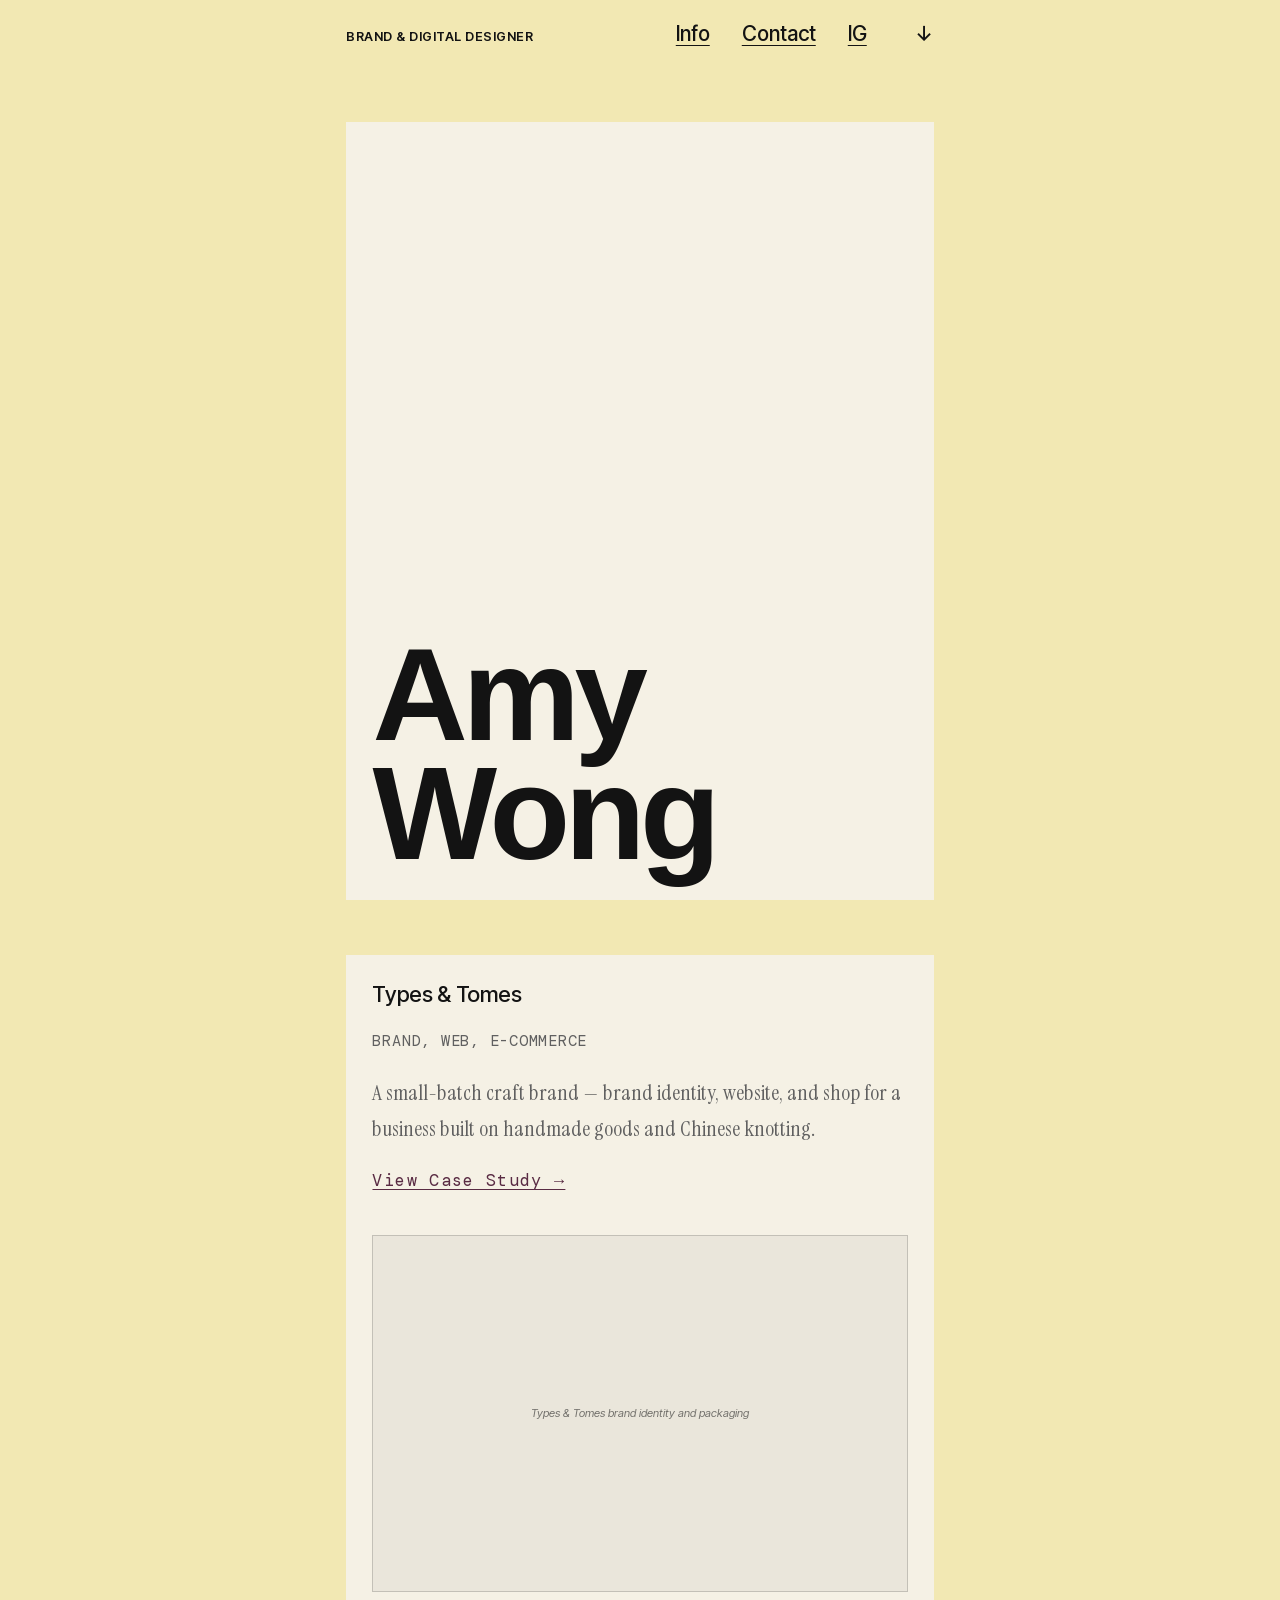
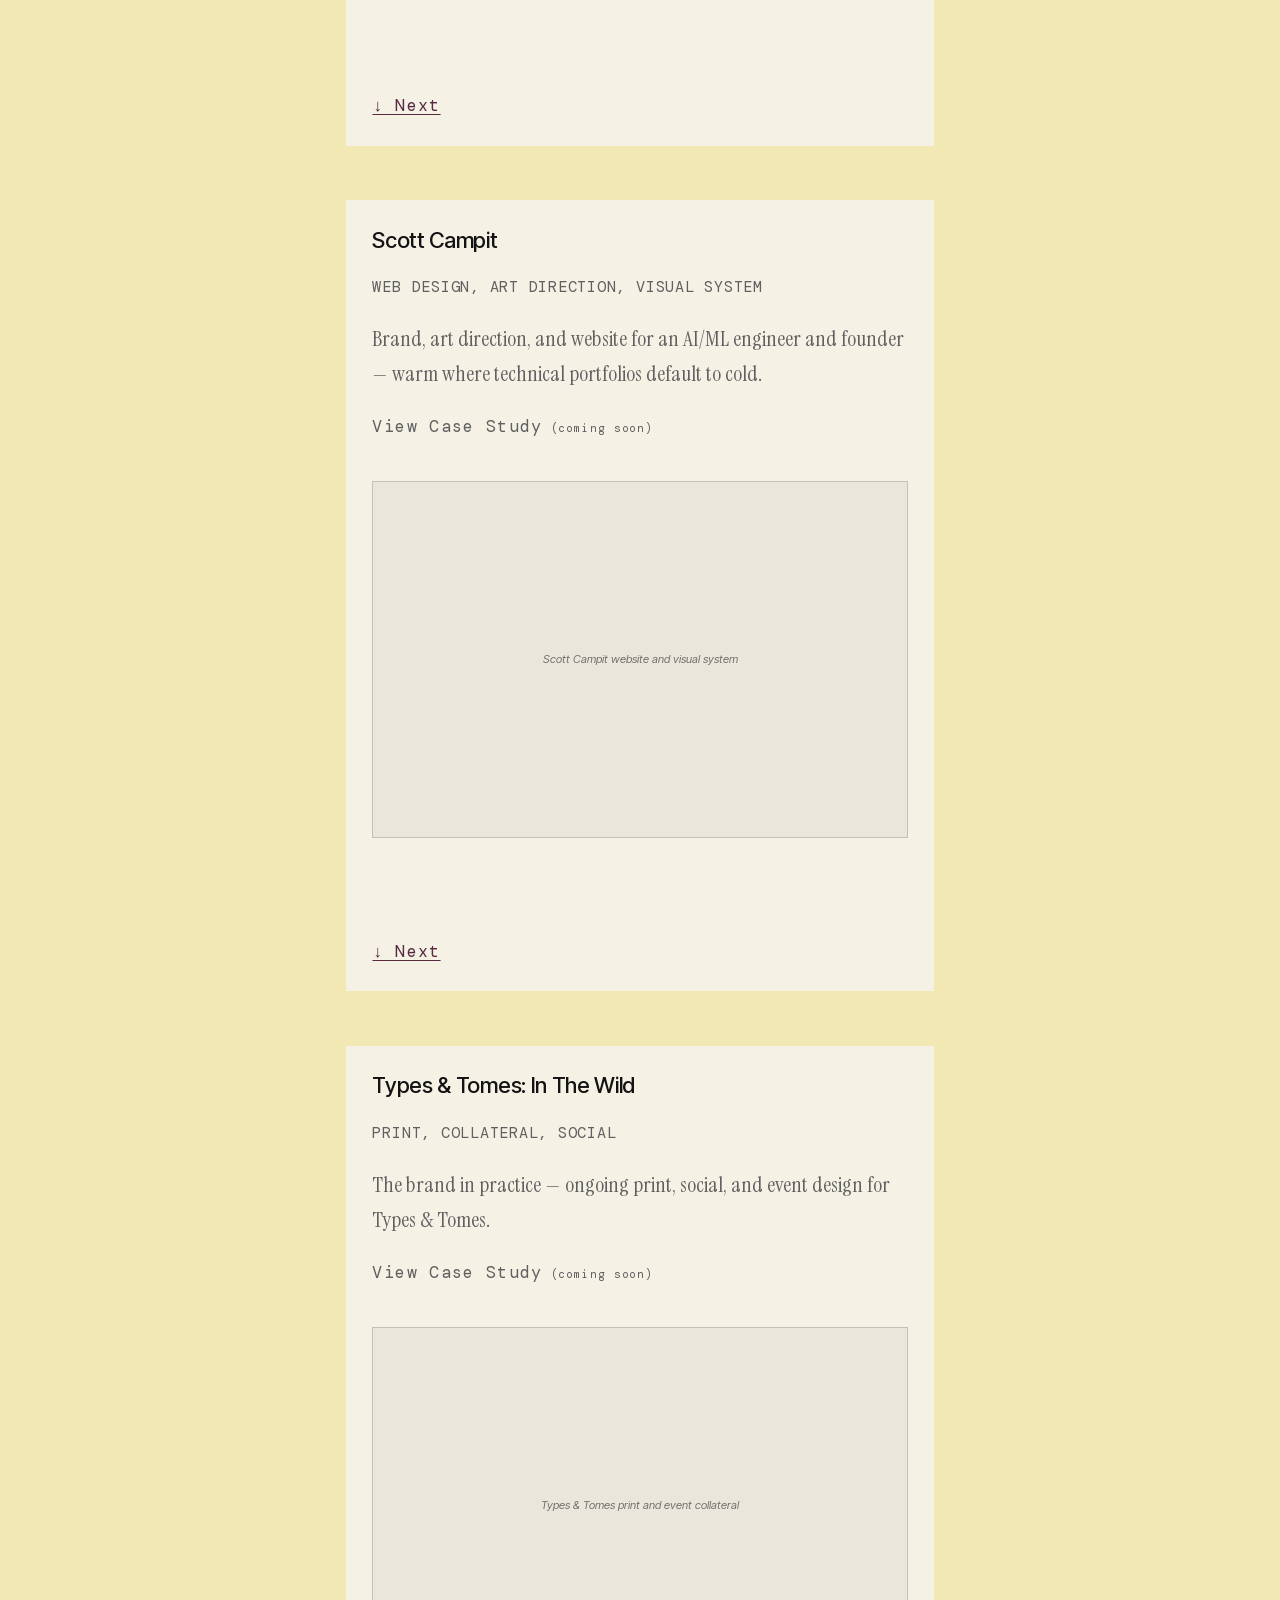
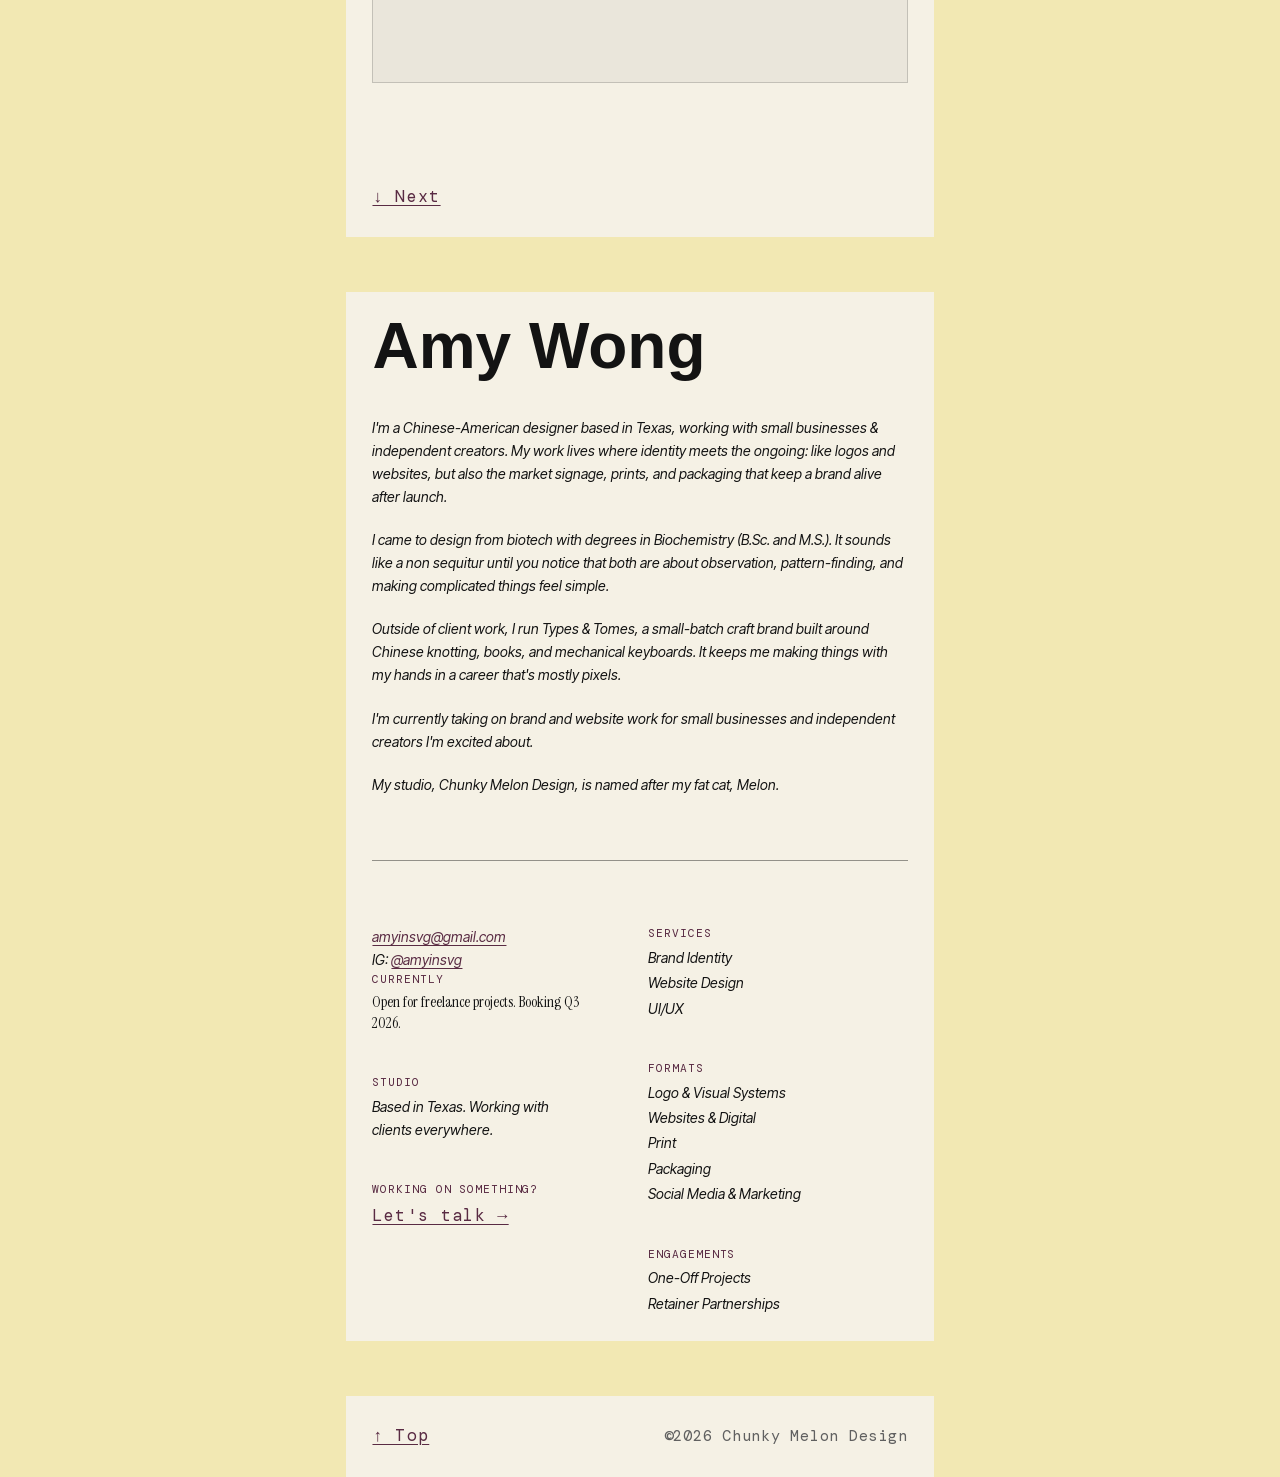
==== commit 336e3b1e: "Move the scroll trigger into the header; hero name becomes plain text Hero ---- - "Amy Wong" is plai" ====
--- a/index.html
+++ b/index.html
@@ -57,30 +57,39 @@
 
   <header class="site-header">
     <p class="t-brandmark">BRAND &amp; DIGITAL DESIGNER</p>
-    <nav class="site-nav" aria-label="Primary">
-      <a class="t-nav" href="#info">Info</a>
-      <!-- /contact/ is a real page. contact.js upgrades this to an overlay
-           when JS is available; middle-click and JS-off both still navigate. -->
-      <a class="t-nav" href="contact/" data-contact-trigger>Contact</a>
-      <a class="t-nav" href="https://www.instagram.com/amyinsvg" rel="me noopener" target="_blank">IG</a>
-    </nav>
+    <!-- The nav and the ↓ are grouped so they sit together at the right, with
+         the arrow flush to the column's right edge, which is where the source
+         has it. The wrapper also keeps this to ONE row when the header stacks
+         on mobile — three rows would break --header-h and with it the hero's
+         first-screen height. -->
+    <div class="header-right">
+      <nav class="site-nav" aria-label="Primary">
+        <a class="t-nav" href="#info">Info</a>
+        <!-- /contact/ is a real page. contact.js upgrades this to an overlay
+             when JS is available; middle-click and JS-off both still navigate. -->
+        <a class="t-nav" href="contact/" data-contact-trigger>Contact</a>
+        <a class="t-nav" href="https://www.instagram.com/amyinsvg" rel="me noopener" target="_blank">IG</a>
+      </nav>
+      <!-- The scroll trigger. Outside <nav> because it targets a section of
+           this page rather than being site navigation. aria-label because "↓"
+           is not an accessible name on its own. -->
+      <a class="header-cue t-nav" href="#project-1" aria-label="Skip to work">↓</a>
+    </div>
   </header>
 
   <main id="main">
 
     <!-- ================= HERO ================= -->
     <section class="block hero" id="top" aria-label="Introduction">
-      <!-- The name is a link to the first project on the live site (§6) —
-           behaviour preserved, with a focus ring and hover underline added
-           since a clickable name has no natural affordance.
-
-           The ↓ beneath it is ALSO a link to the same place. §6 specified it
-           as a decorative cue (it was aria-hidden), but an arrow under a hero
-           reads as clickable, so it now behaves the way it looks. It carries
-           an aria-label because "↓" is not an accessible name on its own, and
-           it is no longer aria-hidden — a focusable element must never be. -->
-      <h1 class="t-hero"><a class="hero-name" href="#project-1">Amy<br>Wong</a></h1>
-      <a class="scroll-cue t-tag" href="#project-1" aria-label="Skip down to the work">↓</a>
+      <!-- Plain text, deliberately NOT a link, and with no underline: the
+           underline struck through the descenders and the source site has
+           none. The original spec had the name wrapped in a link to
+           #project-1 and a ↓ cue beneath it; both were spec errors and are
+           gone. The scroll control now lives in the header where the source
+           has it, which also settles the old "a clickable name has no natural
+           affordance" problem — it is a real control now, not a heading
+           pretending to be one. The h1 stays here for document structure. -->
+      <h1 class="t-hero">Amy<br>Wong</h1>
     </section>
 
     <!-- ================= PROJECTS =================
@@ -143,11 +152,14 @@
     <section class="block info" id="info" aria-labelledby="info-title">
       <h2 class="t-h1" id="info-title">Amy Wong</h2>
 
-      <!-- The five Info paragraphs, transcribed verbatim from the live site.
-           "based in California" in the first paragraph is knowingly stale and
-           is left as found — flagged for Amy, not ours to correct. -->
+      <!-- The five Info paragraphs, transcribed from the live site, with one
+           DELIBERATE divergence: the source says "based in California" in the
+           first paragraph and in the Studio line below. Amy has relocated, so
+           both read Texas. This is an intentional update, not a transcription
+           slip — do not "restore" it from the Cargo site. copy-fixes.md has
+           been updated to match, so re-applying it won't reintroduce it. -->
       <div class="info-prose">
-        <p class="t-body">I'm a Chinese-American designer based in California, working with small businesses &amp; independent creators. My work lives where identity meets the ongoing: like logos and websites, but also the market signage, prints, and packaging that keep a brand alive after launch.</p>
+        <p class="t-body">I'm a Chinese-American designer based in Texas, working with small businesses &amp; independent creators. My work lives where identity meets the ongoing: like logos and websites, but also the market signage, prints, and packaging that keep a brand alive after launch.</p>
         <p class="t-body">I came to design from biotech with degrees in Biochemistry (B.Sc. and M.S.). It sounds like a non sequitur until you notice that both are about observation, pattern-finding, and making complicated things feel simple.</p>
         <p class="t-body">Outside of client work, I run Types &amp; Tomes, a small-batch craft brand built around Chinese knotting, books, and mechanical keyboards. It keeps me making things with my hands in a career that's mostly pixels.</p>
         <p class="t-body">I'm currently taking on brand and website work for small businesses and independent creators I'm excited about.</p>
@@ -166,6 +178,9 @@
           </p>
           <p class="t-body">IG: <a href="https://www.instagram.com/amyinsvg" rel="me noopener" target="_blank">@amyinsvg</a></p>
 
+          <!-- NOTE: these labels are uppercase here but sentence-case italic
+               on the source site. That is a deliberate call, not a
+               transcription error. Leave them; do not "correct" them. -->
           <dl class="meta-group">
             <dt class="t-label">CURRENTLY</dt>
             <!-- Transcribed as-is. "Booking Q3 2026" is known-stale and is
--- a/assets/css/main.css
+++ b/assets/css/main.css
@@ -457,6 +457,40 @@
   gap: clamp(1rem, 3vw, 2rem);
 }
 
+/* Nav + scroll cue, grouped so they sit together at the right with the arrow
+   flush to the column's right edge. Stays one row when the header stacks on
+   mobile — see the note in index.html. */
+.header-right {
+  display: flex;
+  flex-wrap: wrap;
+  align-items: baseline;
+  gap: clamp(1rem, 3vw, 2rem);
+}
+
+/* The ↓ scroll trigger. Undecorated so it reads as a control rather than a
+   nav item, shifting to the accent colour on hover and focus; the shared
+   :focus-visible ring applies on top.
+
+   The hit area grows INWARD: padding on the start side only, none on the end.
+   That keeps the glyph flush with the column's right edge while the box stays
+   inside the column, so the focus ring doesn't hang off the edge. (Padding on
+   both sides plus a negative end margin also keeps the glyph flush, but the
+   box then overhangs by the padding and takes the focus ring with it.)
+   ~13px glyph + 16px padding = ~29px wide against a line box already ~27px
+   tall, clearing the 24px minimum.
+
+   Vertical padding is deliberately avoided: it would grow the header and
+   invalidate --header-h, which the hero's first-screen height is calculated
+   from. */
+.header-cue {
+  display: inline-block;
+  text-decoration: none;
+  color: var(--c-ink);
+  padding-inline: 1rem 0;
+}
+.header-cue:hover,
+.header-cue:focus-visible { color: var(--c-link); }
+
 /* ---------------------------------------------------------------------------
    7. HOME — hero, project blocks, info, footer
    --------------------------------------------------------------------------- */
@@ -496,36 +530,9 @@
   align-items: flex-start;      /* Cargo "Text Align: left" */
 }
 
-/* The hero name is a LINK to #project-1 on the live site. That behaviour is
-   preserved, but a clickable name has no natural affordance — so it gets an
-   underline on hover/focus, a visible focus ring, and the ↓ cue beneath. */
-.hero-name {
-  display: inline-block;
-  text-decoration: none;
-  color: var(--c-ink);
-  max-width: max-content;
-}
-.hero-name:hover,
-.hero-name:focus-visible { text-decoration: underline; text-decoration-thickness: 2px; }
-
-/* The scroll cue is a link (see index.html). Undecorated by default so it
-   still reads as a cue rather than body copy, with colour shifting to ink on
-   hover and focus; the shared :focus-visible ring applies on top. */
-.scroll-cue {
-  margin-top: var(--stack-md);
-  color: var(--c-ink-mute);
-  font-style: normal;
-  text-decoration: none;
-  align-self: flex-start;
-  /* The glyph is only ~11px wide, which is far too small a tap target now
-     that it is a control. Padding gives it a ~33px hit area; the matching
-     negative inline-start margin keeps the arrow visually flush with the
-     text above it, so the hit area grows but nothing moves. */
-  padding: 0.6rem 0.7rem;
-  margin-inline-start: -0.7rem;
-}
-.scroll-cue:hover,
-.scroll-cue:focus-visible { color: var(--c-ink); }
+/* The hero name is plain text — not a link, no underline. The underline
+   struck through the descenders, and the source site has none. The scroll
+   control it used to stand in for now lives in the header (.header-cue). */
 
 /* Project blocks. Each is its own cream block now, so the border-top
    separator the old single-field model needed is gone — the yellow gap does
@@ -788,6 +795,14 @@
      it makes the header's height the same across the whole breakpoint, which
      is what lets --header-h stay exact and the hero fill the first screen. */
   .site-header { flex-direction: column; align-items: flex-start; }
+
+  /* With the header stacked, the nav/cue row has to span the full column so
+     the ↓ still lands on the column's right edge rather than trailing after
+     "IG". Still one row, so --header-h is unaffected. */
+  .header-right {
+    width: 100%;
+    justify-content: space-between;
+  }
 }
 
 /* ---------------------------------------------------------------------------
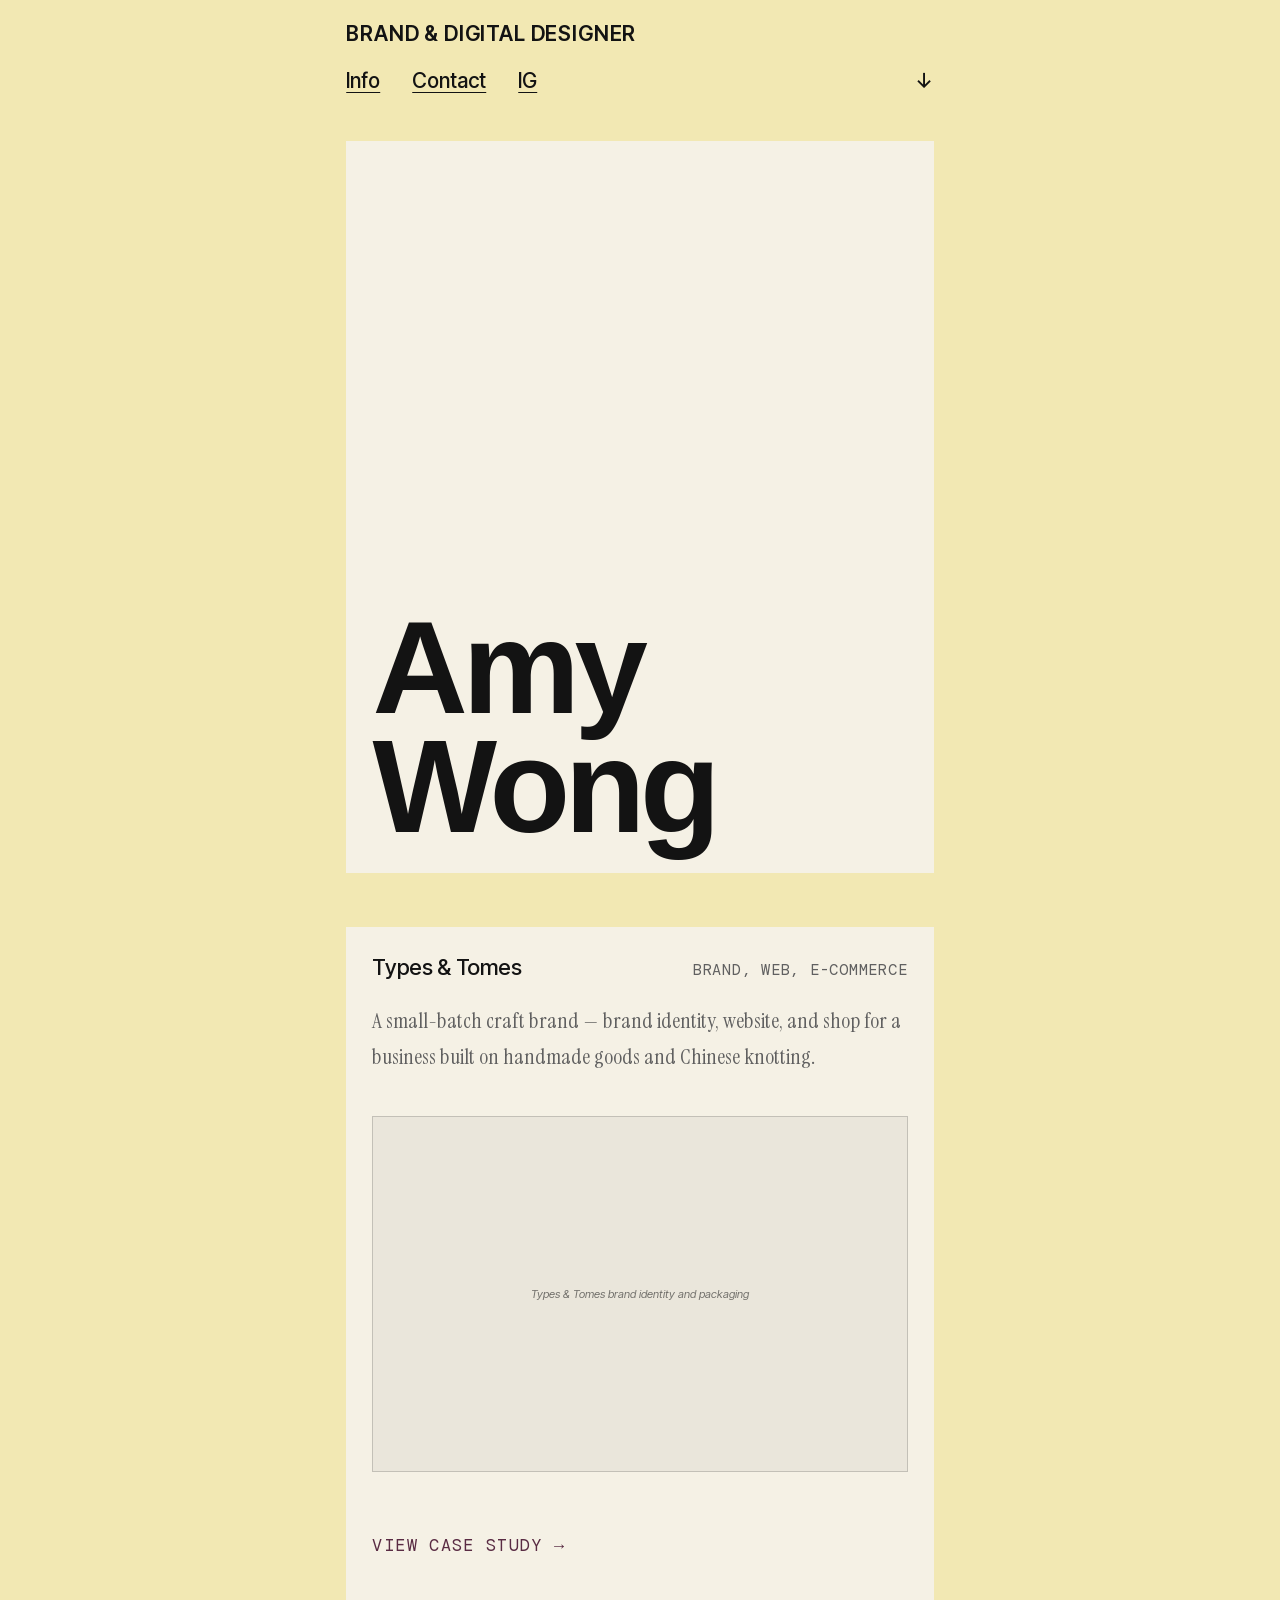
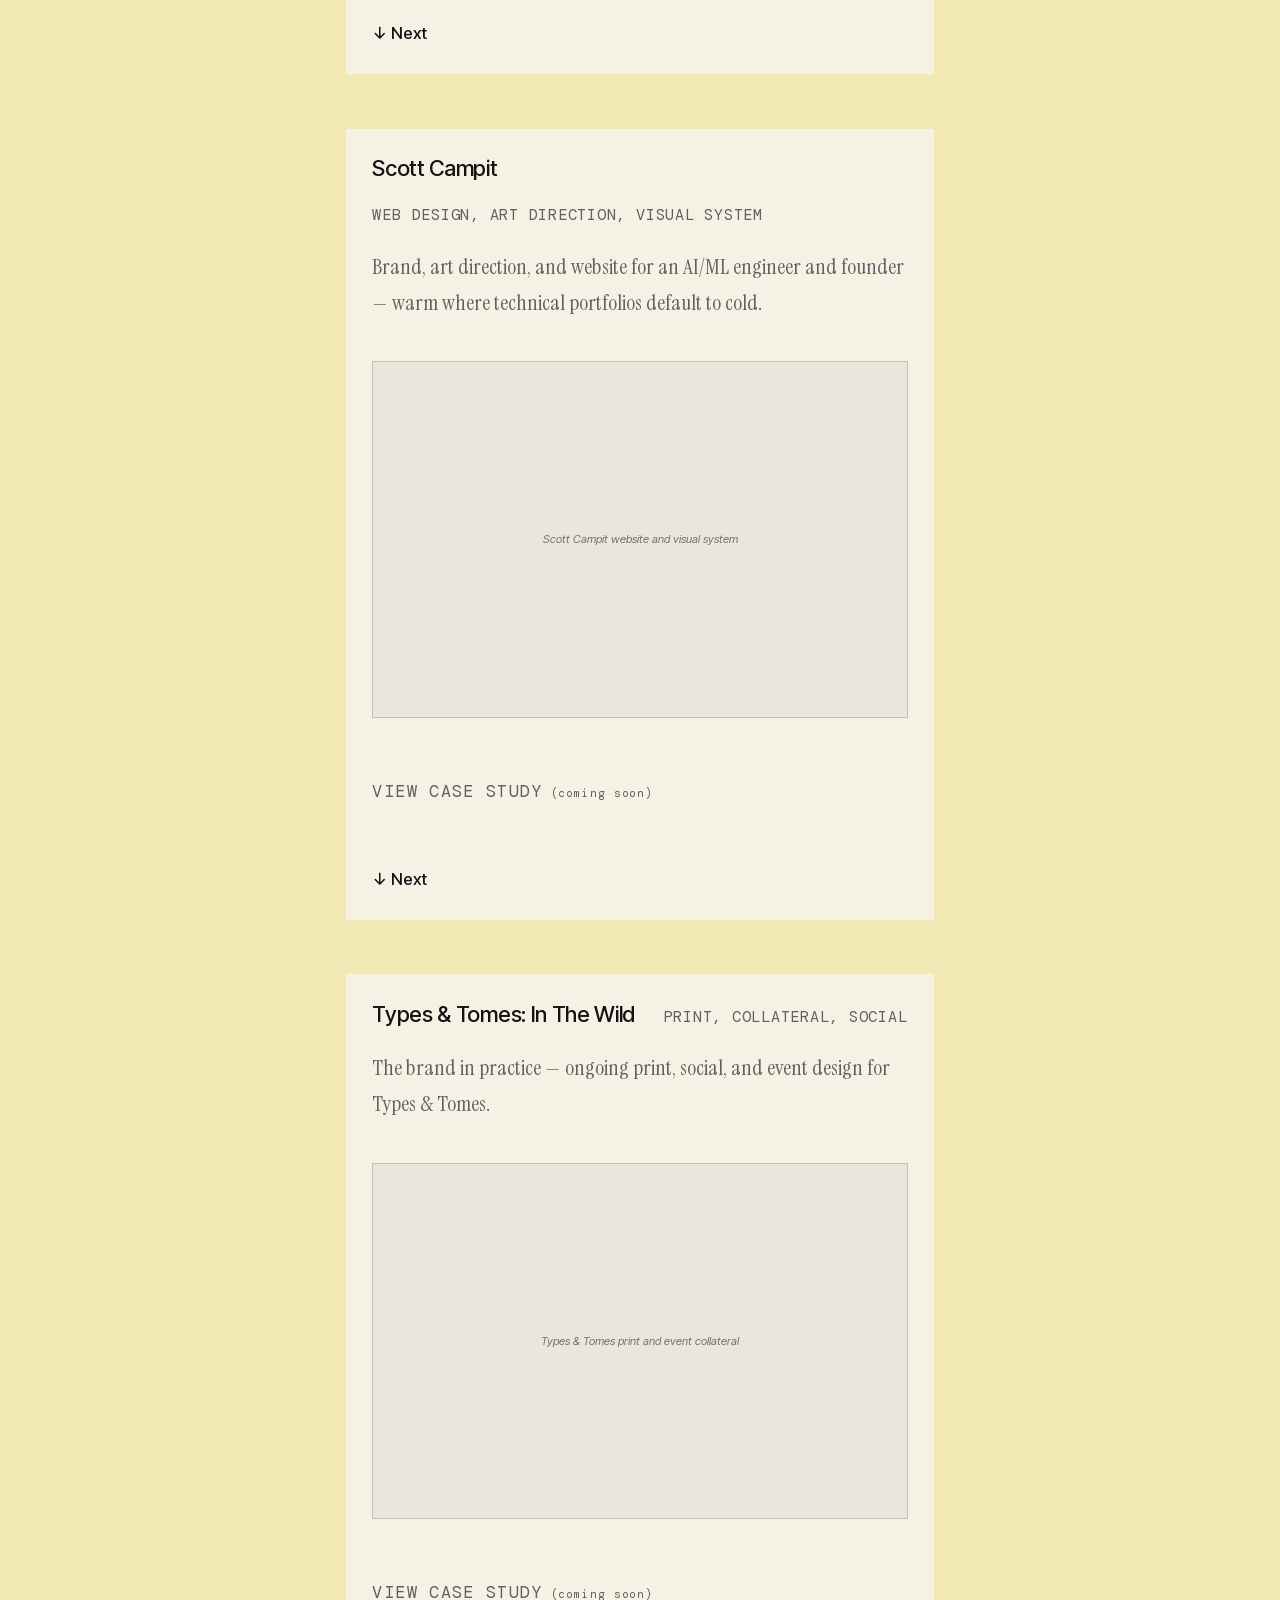
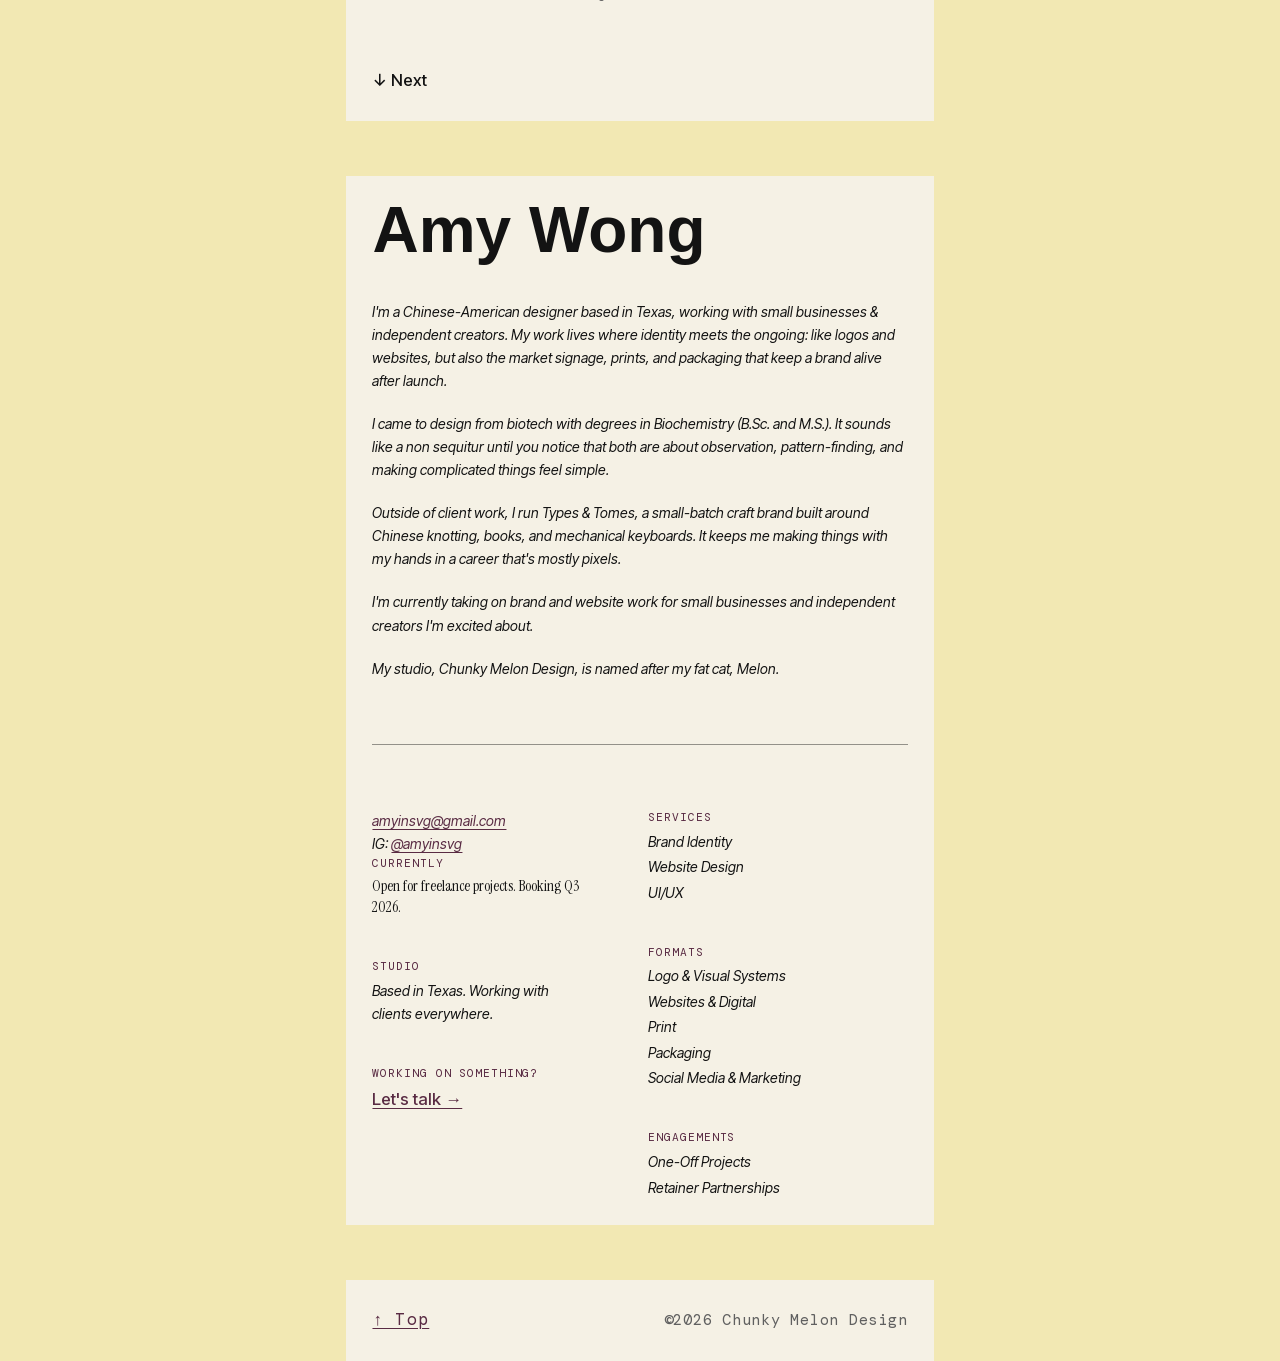
==== commit 5e3521f6: "Match homepage project blocks to the Cargo source Five changes, all correcting spec errors rather th" ====
--- a/index.html
+++ b/index.html
@@ -93,18 +93,33 @@
     </section>
 
     <!-- ================= PROJECTS =================
-         Element order follows §6's own enumeration: "title, eyebrow of
-         disciplines, one-line description, case study link, placeholder image,
-         ↓ Next". Note that puts the "eyebrow" BELOW the title, which reads
-         like a transcription slip in the spec — left exactly as written,
-         because this is a migration. Flagged for Amy.
+         Order and structure now match the Cargo source, superseding §6's
+         sequential list:
+
+           title + disciplines   (ONE row: title left, disciplines right,
+                                  baselines aligned)
+           description
+           image
+           VIEW CASE STUDY →
+           ↓ Next
+
+         §6 listed these one after another, which is what produced the old
+         stacked title/eyebrow and put the case study link above the image.
+         That was a spec error, not a migration decision — the "eyebrow below
+         the title" oddity flagged earlier was the symptom.
          ============================================ -->
 
     <section class="block project" id="project-1" aria-labelledby="project-1-title">
-      <h2 class="t-project" id="project-1-title">Types &amp; Tomes</h2>
-      <p class="t-tag">BRAND, WEB, E-COMMERCE</p>
+      <div class="project-head">
+        <h2 class="t-project" id="project-1-title">Types &amp; Tomes</h2>
+        <p class="t-tag">BRAND, WEB, E-COMMERCE</p>
+      </div>
+      <!-- OPEN QUESTION, not a bug: the source sets these descriptions in a
+           sans (looks like Inter Tight at body size), not Instrument Serif.
+           .t-teaser is applied here from §4's style name alone and is probably
+           a mis-mapping. Awaiting Amy's decision — see the note at .t-teaser
+           in main.css. All three project descriptions are affected. -->
       <p class="t-teaser">A small-batch craft brand — brand identity, website, and shop for a business built on handmade goods and Chinese knotting.</p>
-      <p><a class="t-cta" href="work/types-and-tomes/">View Case Study →</a></p>
       <div class="project-media">
         <!-- data-alt-source="written" — the live site has no images in the
              homepage project blocks, so there was no alt text to transcribe.
@@ -116,36 +131,41 @@
           <span data-alt-source="written">Types &amp; Tomes brand identity and packaging</span>
         </figure>
       </div>
-      <p class="next-cue"><a class="t-cta" href="#project-2">↓ Next</a></p>
+      <p><a class="t-cta cta-case" href="work/types-and-tomes/">View Case Study →</a></p>
+      <p class="next-cue"><a class="t-cta cta-next" href="#project-2">↓ Next</a></p>
     </section>
 
     <section class="block project" id="project-2" aria-labelledby="project-2-title">
-      <h2 class="t-project" id="project-2-title">Scott Campit</h2>
-      <p class="t-tag">WEB DESIGN, ART DIRECTION, VISUAL SYSTEM</p>
+      <div class="project-head">
+        <h2 class="t-project" id="project-2-title">Scott Campit</h2>
+        <p class="t-tag">WEB DESIGN, ART DIRECTION, VISUAL SYSTEM</p>
+      </div>
       <p class="t-teaser">Brand, art direction, and website for an AI/ML engineer and founder — warm where technical portfolios default to cold.</p>
-      <!-- No case study target exists yet (§6). Rendered muted as a <span>, not
-           an <a>, so there is nothing to click, nothing to focus, and no
-           guessed URL. Swap to <a class="t-cta" href="…"> when it ships. -->
-      <p><span class="t-cta link-pending">View Case Study</span></p>
       <div class="project-media">
         <figure class="ph" data-ratio="3-2">
           <span data-alt-source="written">Scott Campit website and visual system</span>
         </figure>
       </div>
-      <p class="next-cue"><a class="t-cta" href="#project-3">↓ Next</a></p>
+      <!-- No case study target exists yet (§6). Rendered muted as a <span>, not
+           an <a>, so there is nothing to click, nothing to focus, and no
+           guessed URL. Swap to <a class="t-cta" href="…"> when it ships. -->
+      <p><span class="t-cta cta-case link-pending">View Case Study</span></p>
+      <p class="next-cue"><a class="t-cta cta-next" href="#project-3">↓ Next</a></p>
     </section>
 
     <section class="block project" id="project-3" aria-labelledby="project-3-title">
-      <h2 class="t-project" id="project-3-title">Types &amp; Tomes: In The Wild</h2>
-      <p class="t-tag">PRINT, COLLATERAL, SOCIAL</p>
+      <div class="project-head">
+        <h2 class="t-project" id="project-3-title">Types &amp; Tomes: In The Wild</h2>
+        <p class="t-tag">PRINT, COLLATERAL, SOCIAL</p>
+      </div>
       <p class="t-teaser">The brand in practice — ongoing print, social, and event design for Types &amp; Tomes.</p>
-      <p><span class="t-cta link-pending">View Case Study</span></p>
       <div class="project-media">
         <figure class="ph" data-ratio="3-2">
           <span data-alt-source="written">Types &amp; Tomes print and event collateral</span>
         </figure>
       </div>
-      <p class="next-cue"><a class="t-cta" href="#info">↓ Next</a></p>
+      <p><span class="t-cta cta-case link-pending">View Case Study</span></p>
+      <p class="next-cue"><a class="t-cta cta-next" href="#info">↓ Next</a></p>
     </section>
 
     <!-- ================= INFO ================= -->
@@ -195,7 +215,7 @@
 
           <dl class="meta-group">
             <dt class="t-label">WORKING ON SOMETHING?</dt>
-            <dd><a class="t-cta" href="contact/" data-contact-trigger>Let's talk →</a></dd>
+            <dd><a class="t-cta cta-talk" href="contact/" data-contact-trigger>Let's talk →</a></dd>
           </dl>
         </div>
 
--- a/assets/css/tokens.css
+++ b/assets/css/tokens.css
@@ -60,7 +60,14 @@
   --t-tag:         0.95rem;
   --t-currently:   0.94rem;
   --t-body:        0.875rem;
-  --t-brandmark:   0.8rem;
+  /* DELIBERATE DIVERGENCE FROM THE SOURCE — do not "correct" this.
+     §4 of the spec records Brand Mark at 0.8rem, and the Cargo site renders
+     it that way. It is set to 1.3rem here to match Nav Link, at Amy's
+     request. SIZE ONLY: the weight stays 600 and the tracking stays 0.04em,
+     which are what still distinguish it from the nav links beside it.
+     Same class of intentional change as the uppercase Info labels.
+     NOTE: the mobile --header-h below derives from this value. */
+  --t-brandmark:   1.3rem;
   --t-label:       0.7rem;
 
   /* --- Layout -----------------------------------------------------------
@@ -100,6 +107,17 @@
      the arithmetic only lands on 142px if "column" means the cream, so that
      is the reading used here.                                              */
   --block-gap:    8.54%;
+
+  /* The header-to-hero gap, deliberately SEPARATE from --block-gap so tuning
+     it does not shrink every other gap on the page. Half of --block-gap as a
+     starting point; this is a visual call and will want tuning.
+
+     This only moves the hero, it does not resize it: .hero's height stays
+     locked to the full --block-gap-abs (see main.css). Both of the block's
+     edges rise by the same amount, so the hero no longer ends at the fold and
+     a yellow band sits at the bottom of the first screen. That is the
+     expected result, not a bug — the gaps between blocks are yellow anyway. */
+  --header-gap:   4.27%;
 
   /* Absolute twin of --block-gap, for use inside height calc().
      --block-gap is a percentage of the page's INLINE size; a percentage
@@ -146,6 +164,33 @@
        makes its height deterministic across the whole breakpoint instead of
        depending on where the nav happens to wrap: padding + brand mark line
        + row gap + nav line. Verified against the rendered 119px at 375px.  */
-    --header-h: calc(var(--stack-sm) * 3 + 0.8rem * 1.3 + 1.3rem * 1.3);
   }
 }
+
+/* ---------------------------------------------------------------------------
+   Header stacking breakpoint — WIDER than the mobile breakpoint above, and
+   for a different reason.
+
+   Raising the brand mark from 0.8rem to 1.3rem made it too wide to share a
+   row with the nav and the ↓ in a column that is only 45.9% of the viewport.
+   Measured: one row fits at 1250px and wraps at 1200px. Left to wrap on its
+   own, the header silently grew from 67px to 114px, --header-h no longer
+   matched reality, and the hero was pushed down far enough to put the
+   bottom-aligned name below the fold — measured at 1000, 900, 800 and 780.
+
+   So below 1300px (threshold plus headroom, because the fallback fonts are
+   wider than the webfonts when the CDN is blocked) the header uses the same
+   deterministic TWO-ROW layout as mobile: brand mark on its own row, nav and
+   cue on the next. --header-h is the two-row formula here, in rem, so it
+   stays correct in both the 100% and the 115% root-size regimes.
+
+   This is why the value is defined here and not in the mobile block: the
+   stacking range is bigger than the Maximize-Page-Width range.
+   --------------------------------------------------------------------------- */
+@media (max-width: 1300px) {
+  :root {
+    /* brand row + nav row. Two explicit terms, not a doubled constant, so it
+       stays legible as what it is. */
+    --header-h: calc(var(--stack-sm) * 3 + 1.3rem * 1.3 + 1.3rem * 1.3);
+  }
+}
--- a/assets/css/main.css
+++ b/assets/css/main.css
@@ -169,6 +169,12 @@
    Neither doubles up, because no margin is put on main itself twice.         */
 .page > * + *,
 .page main > * + * { margin-top: var(--block-gap); }
+
+/* The header -> first-block gap is its own token, so tuning it leaves every
+   other gap on the page alone. More specific than the rule above (one class +
+   one type beats one class + two universals), so it wins without !important.
+   This MOVES the hero up; it does not stretch it — see .hero. */
+.page > main { margin-top: var(--header-gap); }
 
 /* main carries no padding or background of its own — it only groups blocks. */
 .page main { display: flex; flex-direction: column; }
@@ -266,7 +272,19 @@
   color: var(--c-ink);
 }
 
-/* Teaser caption — Instrument Serif, 1.35rem/1.65, 0, 400, grey. */
+/* Teaser caption — Instrument Serif, 1.35rem/1.65, 0, 400, grey.
+
+   OPEN QUESTION — do not resolve without Amy. This class is applied to the
+   homepage project descriptions, on the strength of §4's style NAME alone.
+   The Cargo source sets those descriptions in a SANS at roughly body size,
+   which looks like Inter Tight — so "Teaser caption" most likely belongs to
+   some other element and this is a mis-mapping, one instance of the
+   unverified style-to-element mapping flagged at the top of section 4.
+
+   Left as-is deliberately, pending Amy's call. If she wants it matched to the
+   source it becomes Inter Tight at body size, and Instrument Serif then goes
+   UNUSED on the homepage (it would still be carrying the case study dek and
+   pull quote, so the face stays loaded either way). */
 .t-teaser {
   font-family: var(--font-serif);
   font-size: var(--t-teaser);
@@ -365,7 +383,11 @@
   color: var(--c-ink);
 }
 
-/* Brand Mark — Inter Tight SemiBold, 0.8rem/1.3, 0.04em, 600, ink. */
+/* Brand Mark — Inter Tight SemiBold, 1.3rem/1.3, 0.04em, 600, ink.
+   §4 records the size as 0.8rem and the source renders it that way; it is
+   1.3rem here to match Nav Link, deliberately. Weight and tracking are
+   untouched — those are what still tell it apart from the nav. The value
+   lives in tokens.css as --t-brandmark. */
 .t-brandmark {
   font-family: var(--font-ui);
   font-size: var(--t-brandmark);
@@ -405,6 +427,41 @@
   outline-offset: 3px;
 }
 
+/* VIEW CASE STUDY — all-caps mono in plum with no underline, per the source.
+   The caps come from text-transform rather than literal capitals in the
+   markup, deliberately: some screen readers spell out literal all-caps words
+   letter by letter, and this way the accessible name stays "View Case Study".
+   With no persistent underline it needs its own hover and focus affordances;
+   the shared :focus-visible ring supplies the latter. */
+.cta-case {
+  text-transform: uppercase;
+  text-decoration: none;
+}
+.cta-case:hover { color: var(--c-ink); }
+
+/* ↓ Next — Inter Tight in ink, not the mono plum treatment, and no underline.
+   The 0.08em tracking that comes with .t-cta is dropped too: it is a mono/caps
+   device and reads as a mistake on sans. Size is left at --t-cta since the
+   brief named family, colour and underline only. Both of those are one-line
+   reverts if the comparison says otherwise. */
+.cta-next {
+  font-family: var(--font-ui);
+  color: var(--c-ink);
+  letter-spacing: 0;
+  text-decoration: none;
+}
+.cta-next:hover { color: var(--c-link); }
+
+/* Let's talk → — the strongest thing in the meta block. Inter Tight Medium
+   500 as the starting point; plum, underline and arrow all kept. 500 is
+   already loaded (it is the Medium in the variable roman file), so this costs
+   no extra payload. */
+.cta-talk {
+  font-family: var(--font-ui);
+  font-weight: 500;
+  letter-spacing: 0;
+}
+
 /* A muted, non-navigating stand-in for links whose target does not exist yet
    (projects 2 and 3, "Next → Scott Campit", and the In The Wild in-body link).
    Rendered as a <span>, not an <a>, so there is nothing to focus or click and
@@ -419,6 +476,9 @@
   font-family: var(--font-mono);
   font-size: var(--t-label);
   letter-spacing: 0.08em;
+  /* text-transform inherits into ::after, and .cta-case now uppercases its
+     parent — without this the suffix would shout "(COMING SOON)". */
+  text-transform: none;
 }
 
 /* ---------------------------------------------------------------------------
@@ -522,6 +582,17 @@
      svh, not vh, as directed: Cargo's --viewport-height existed to dodge the
      resize when mobile browser chrome shows and hides. vh would make the
      block jump as the URL bar collapses. */
+  /* HEIGHT IS LOCKED — do not re-derive this from --header-gap.
+     It stays 100svh minus the header minus the FULL --block-gap-abs, which is
+     the height the block had when it ended exactly at the fold. Shrinking the
+     header gap therefore SHIFTS this block upward rather than stretching it:
+     top and bottom edges rise by the same amount. Pointing this calc at
+     --header-gap instead would grow the box downward to the fold, which is
+     the opposite of what is wanted.
+
+     Consequence: the hero no longer ends at the fold, so a yellow band sits
+     at the bottom of the first screen, equal to
+     --block-gap-abs minus --header-gap. Expected, not a bug. */
   min-height: calc(100vh - var(--header-h) - var(--block-gap-abs));   /* no-svh fallback */
   min-height: calc(100svh - var(--header-h) - var(--block-gap-abs));
   display: flex;
@@ -547,6 +618,24 @@
 
 .project > * { max-width: var(--measure); }
 .project .ph { max-width: none; }
+
+/* Title row: title left, disciplines right, baselines aligned — one row, as
+   the source has it. §6 listed them sequentially, which is what produced the
+   old stack.
+
+   max-width: none so the disciplines reach the block's content edge rather
+   than stopping at --measure; the measure still caps the description below.
+   flex-wrap means that on a narrow column the disciplines drop to their own
+   line, left-aligned (space-between puts a lone item on a line at the start),
+   which is the right fallback. */
+.project-head {
+  display: flex;
+  flex-wrap: wrap;
+  gap: var(--stack-sm);
+  align-items: baseline;
+  justify-content: space-between;
+  max-width: none;
+}
 
 .project-media { margin-top: var(--stack-sm); }
 
@@ -791,14 +880,26 @@
 @media (max-width: 768px) {
   html { font-size: 115%; }
 
-  /* Stack the brand mark and the nav. Below ~400px they wrap anyway; forcing
-     it makes the header's height the same across the whole breakpoint, which
-     is what lets --header-h stay exact and the hero fill the first screen. */
+}
+
+/* ---------------------------------------------------------------------------
+   11c. HEADER STACKING
+   ---------------------------------------------------------------------------
+   Deliberately a WIDER breakpoint than the mobile one above. The brand mark
+   at 1.3rem cannot share a row with the nav and the cue in a 45.9% column:
+   one row fits at 1250px and wraps at 1200px. Letting it wrap on its own made
+   the header 114px instead of 67px, which broke --header-h and pushed the
+   bottom-aligned hero name below the fold. Forcing the two-row layout keeps
+   the height deterministic. 1300px is the measured threshold plus headroom
+   for the wider fallback fonts. See the matching note in tokens.css.
+   --------------------------------------------------------------------------- */
+
+@media (max-width: 1300px) {
   .site-header { flex-direction: column; align-items: flex-start; }
 
-  /* With the header stacked, the nav/cue row has to span the full column so
-     the ↓ still lands on the column's right edge rather than trailing after
-     "IG". Still one row, so --header-h is unaffected. */
+  /* The nav/cue row spans the full column so the ↓ still lands on the
+     column's right edge instead of trailing after "IG". One row, so
+     --header-h is unaffected. */
   .header-right {
     width: 100%;
     justify-content: space-between;
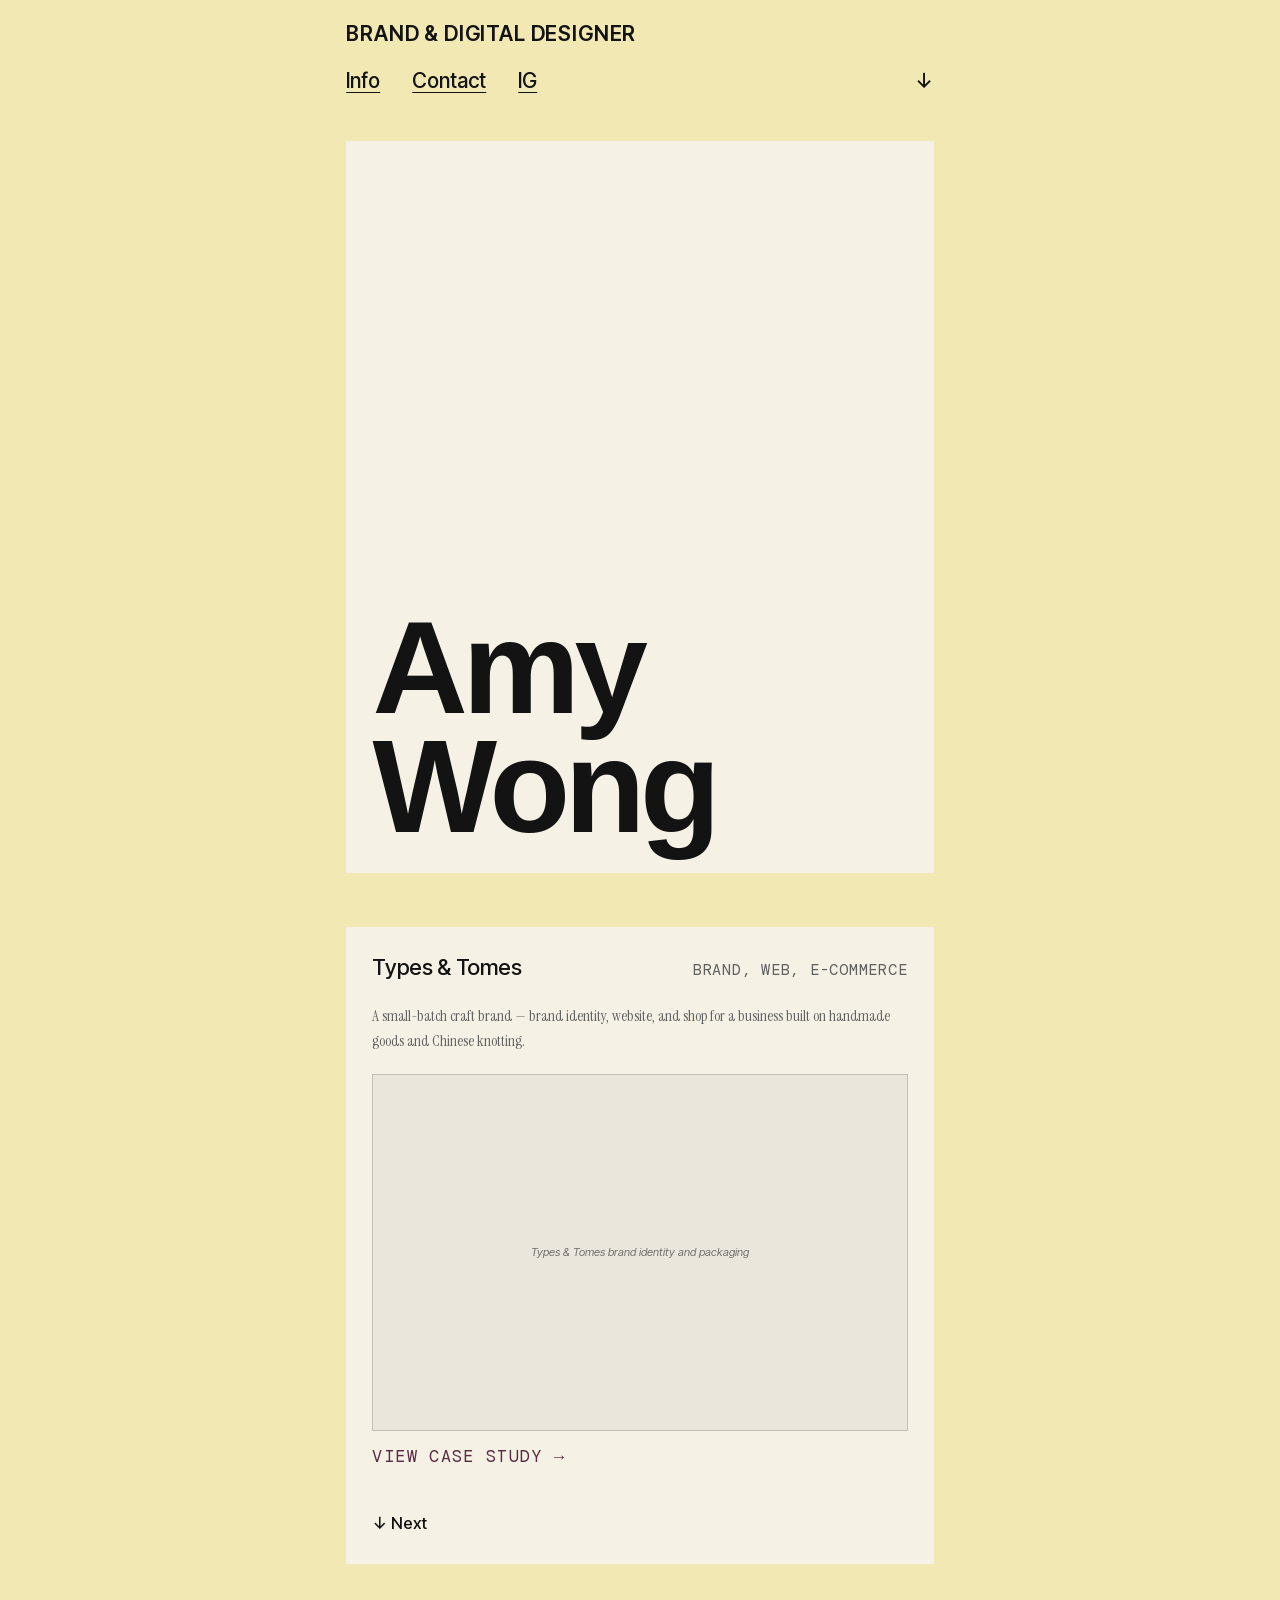
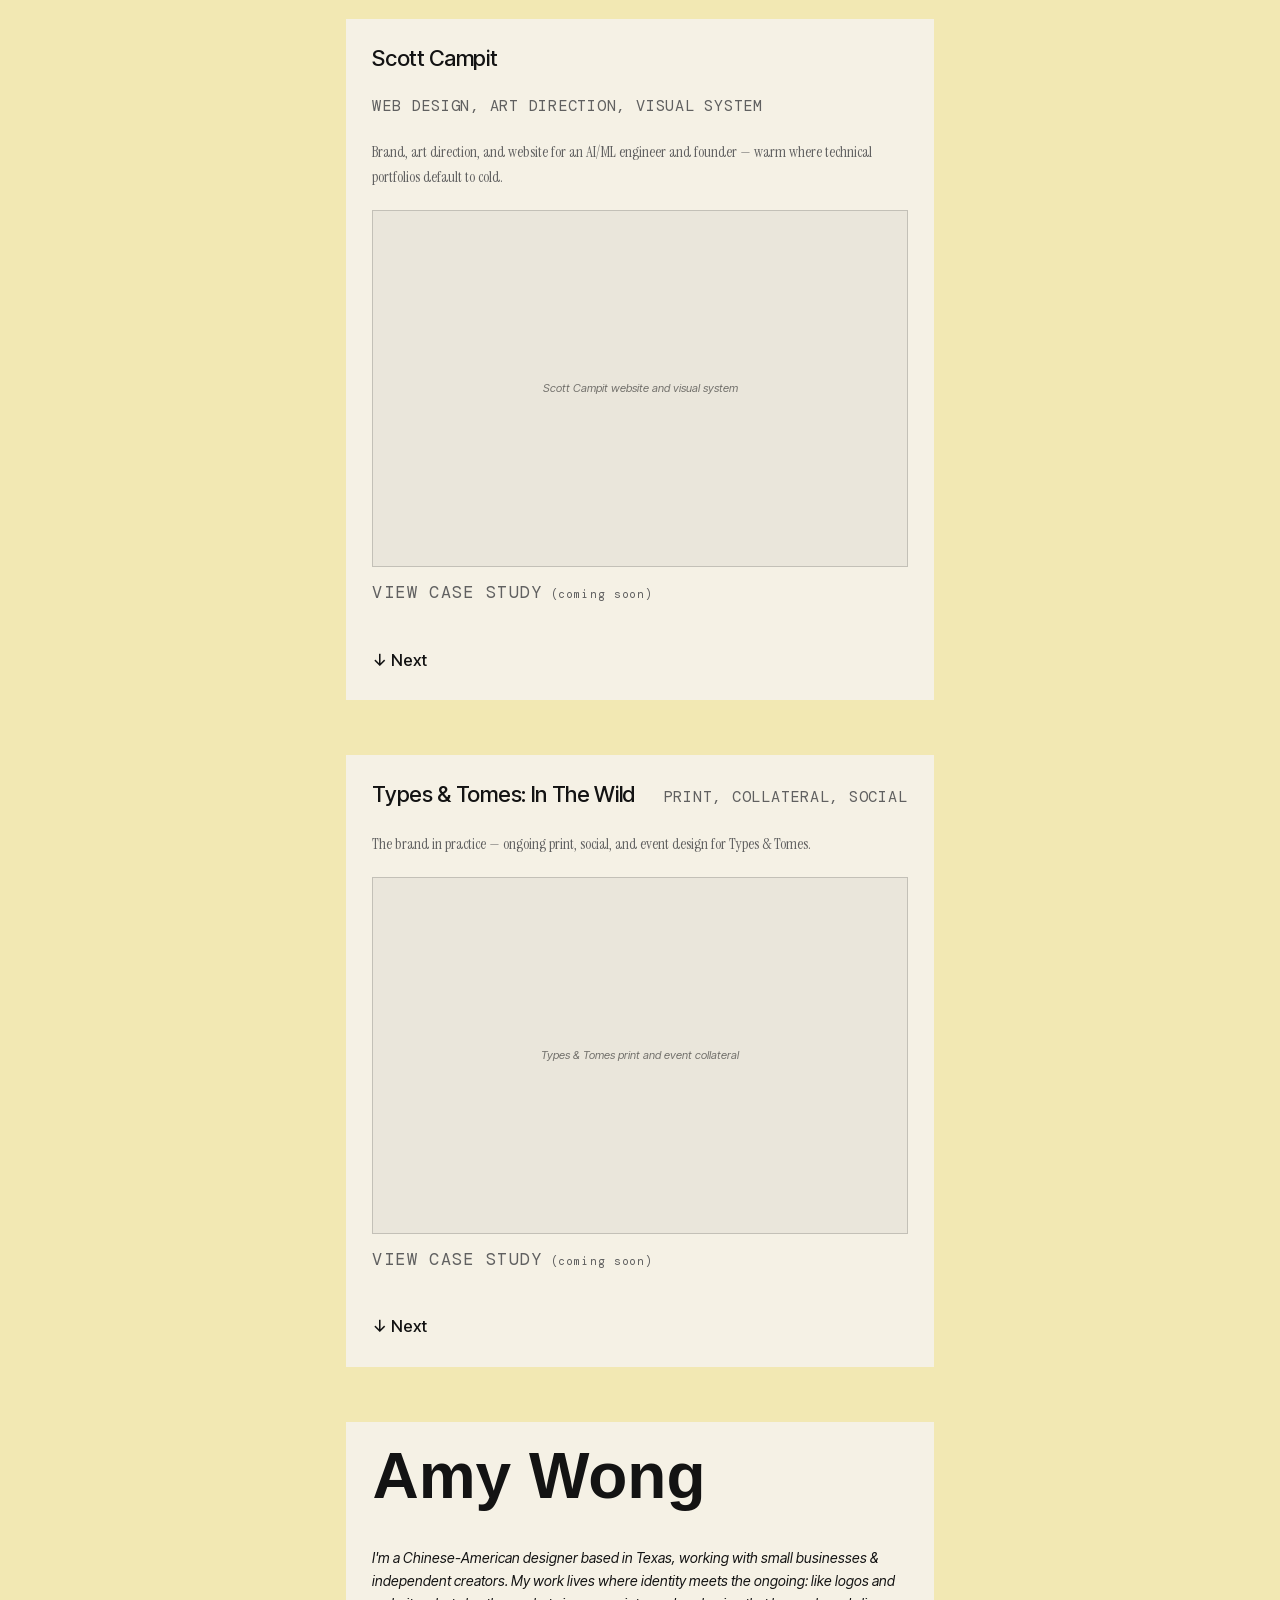
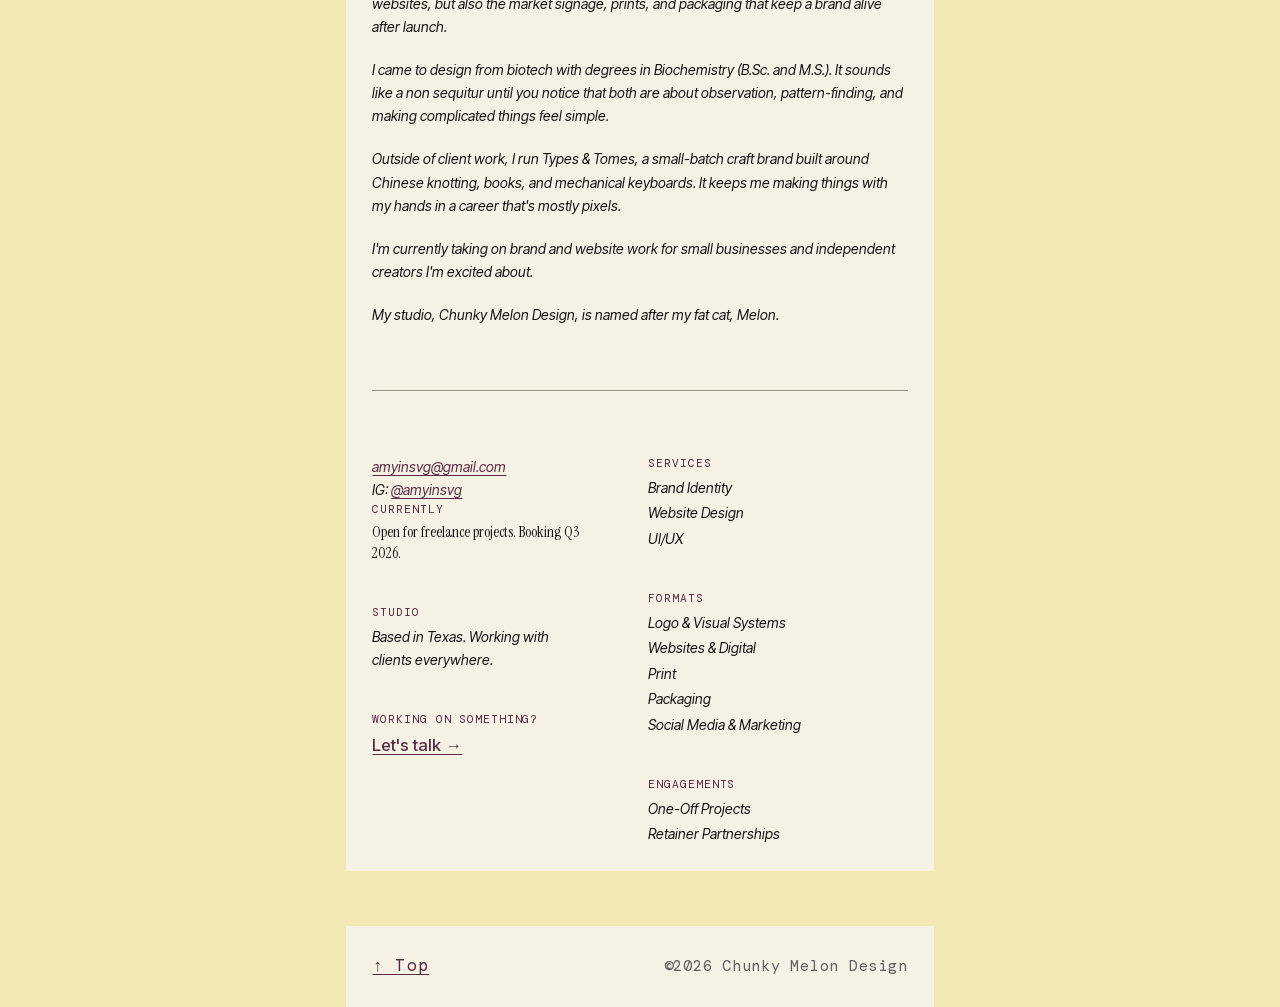
==== commit 929d2e5b: "Tighten project image spacing; plum underline on hover; drop teaser size 1. Asymmetric space around " ====
--- a/index.html
+++ b/index.html
@@ -114,11 +114,12 @@
         <h2 class="t-project" id="project-1-title">Types &amp; Tomes</h2>
         <p class="t-tag">BRAND, WEB, E-COMMERCE</p>
       </div>
-      <!-- OPEN QUESTION, not a bug: the source sets these descriptions in a
-           sans (looks like Inter Tight at body size), not Instrument Serif.
-           .t-teaser is applied here from §4's style name alone and is probably
-           a mis-mapping. Awaiting Amy's decision — see the note at .t-teaser
-           in main.css. All three project descriptions are affected. -->
+      <!-- SETTLED, deliberate divergence — not an open question any more, and
+           not to be revisited. The Cargo source sets these descriptions in a
+           sans at roughly body size; they stay Instrument Serif here by
+           choice. The size was brought down to 0.94rem to match the Currently
+           line, which is the same face. Full reasoning at .t-teaser in
+           main.css. All three project descriptions share this. -->
       <p class="t-teaser">A small-batch craft brand — brand identity, website, and shop for a business built on handmade goods and Chinese knotting.</p>
       <div class="project-media">
         <!-- data-alt-source="written" — the live site has no images in the
--- a/assets/css/tokens.css
+++ b/assets/css/tokens.css
@@ -51,7 +51,11 @@
   --t-h2:          2rem;
   --t-pullquote:   1.625rem;
   --t-project:     1.375rem;
-  --t-teaser:      1.35rem;
+  /* DELIBERATE DIVERGENCE — do not "correct" this. §4 records Teaser caption
+     at 1.35rem. Dropped to 0.94rem to match --t-currently, because at 1.35
+     the project descriptions sat too high in the hierarchy. The two are now
+     the same size and both Instrument Serif. */
+  --t-teaser:      0.94rem;
   --t-nav:         1.3rem;
   --t-caption:     1.1rem;
   --t-subtitle:    1.1rem;
@@ -131,6 +135,20 @@
      it without JS. Verified against the rendered height at 1440px (67px).   */
   --header-h: calc(var(--stack-sm) * 2 + 1.3rem * 1.3);
 
+  /* Space around the project image, ABOVE and BELOW separately — the source
+     is asymmetric and the direction matters: the larger gap sits ABOVE, which
+     ties the image to the link beneath it. The build previously had this the
+     wrong way round (40px above, 60px below, measured at 1440).
+
+     Set from the RELATIVE instruction — top to about half, bottom to about a
+     fifth — rather than the absolute figures quoted alongside it (~55 / ~27).
+     Those were measured on a different basis: this build renders 40 / 60 box
+     edge to box edge, so a literal 55px would have GROWN the top gap instead
+     of tightening it. Ratio here is ~1.7:1, close to the ~2:1 the quoted
+     figures imply. Tune these two numbers if the live comparison disagrees. */
+  --media-above:  1.25rem;   /* was an effective 2.5rem  */
+  --media-below:  0.75rem;   /* was an effective 3.75rem */
+
   --measure:      68ch;
   --stack-sm:     1.25rem;
   --stack-md:     2.5rem;
--- a/assets/css/main.css
+++ b/assets/css/main.css
@@ -272,19 +272,21 @@
   color: var(--c-ink);
 }
 
-/* Teaser caption — Instrument Serif, 1.35rem/1.65, 0, 400, grey.
-
-   OPEN QUESTION — do not resolve without Amy. This class is applied to the
-   homepage project descriptions, on the strength of §4's style NAME alone.
-   The Cargo source sets those descriptions in a SANS at roughly body size,
-   which looks like Inter Tight — so "Teaser caption" most likely belongs to
-   some other element and this is a mis-mapping, one instance of the
-   unverified style-to-element mapping flagged at the top of section 4.
-
-   Left as-is deliberately, pending Amy's call. If she wants it matched to the
-   source it becomes Inter Tight at body size, and Instrument Serif then goes
-   UNUSED on the homepage (it would still be carrying the case study dek and
-   pull quote, so the face stays loaded either way). */
+/* Teaser caption — Instrument Serif, 0.94rem/1.65, 0, 400, grey.
+
+   TWO DELIBERATE DIVERGENCES from §4, both settled — do not "correct" either.
+
+   1. SIZE: §4 records 1.35rem. Dropped to 0.94rem to match the Currently
+      line, since at 1.35 the project descriptions sat too high in the
+      hierarchy. Both are Instrument Serif, so size was the only difference.
+
+   2. FAMILY: the Cargo source sets the project descriptions in a SANS at
+      roughly body size, not Instrument Serif. This was previously logged
+      here as an open question — whether §4's "Teaser caption" style was
+      mis-mapped to this element on the strength of its name alone. It has
+      been decided: the descriptions STAY Instrument Serif. That is a chosen
+      divergence from the source, not an unresolved mapping error, and it is
+      not to be revisited. */
 .t-teaser {
   font-family: var(--font-serif);
   font-size: var(--t-teaser);
@@ -437,7 +439,15 @@
   text-transform: uppercase;
   text-decoration: none;
 }
-.cta-case:hover { color: var(--c-ink); }
+/* Hover and focus gain an underline and STAY plum — supersedes the earlier
+   hover-to-ink. The colour must not change; the underline is the whole
+   affordance. :focus-visible gets it too, alongside the shared focus ring, so
+   keyboard and pointer read the same. */
+.cta-case:hover,
+.cta-case:focus-visible {
+  color: var(--c-link);
+  text-decoration: underline;
+}
 
 /* ↓ Next — Inter Tight in ink, not the mono plum treatment, and no underline.
    The 0.08em tracking that comes with .t-cta is dropped too: it is a mono/caps
@@ -613,8 +623,13 @@
 .project {
   display: flex;
   flex-direction: column;
-  gap: var(--stack-sm);
-}
+}
+
+/* Default rhythm between project children. Expressed as margins rather than
+   a flex `gap` on purpose: gap applies uniformly to every child, so the image
+   could not be spaced differently above and below without fighting it with
+   negative margins. Margins let the two media rules below simply override. */
+.project > * + * { margin-top: var(--stack-sm); }
 
 .project > * { max-width: var(--measure); }
 .project .ph { max-width: none; }
@@ -637,7 +652,14 @@
   max-width: none;
 }
 
-.project-media { margin-top: var(--stack-sm); }
+/* Asymmetric space around the image, larger ABOVE, which ties the image to
+   the link beneath it. Both values are tokens — see tokens.css for where the
+   numbers came from and why the absolute figures in the brief were not used
+   literally. --media-below lands on the element AFTER the image, so .ph's own
+   bottom margin from §5 is zeroed here to keep this the single source. */
+.project > .project-media { margin-top: var(--media-above); }
+.project > .project-media + * { margin-top: var(--media-below); }
+.project .ph { margin-bottom: 0; }
 
 .next-cue { margin-top: var(--stack-md); }
 
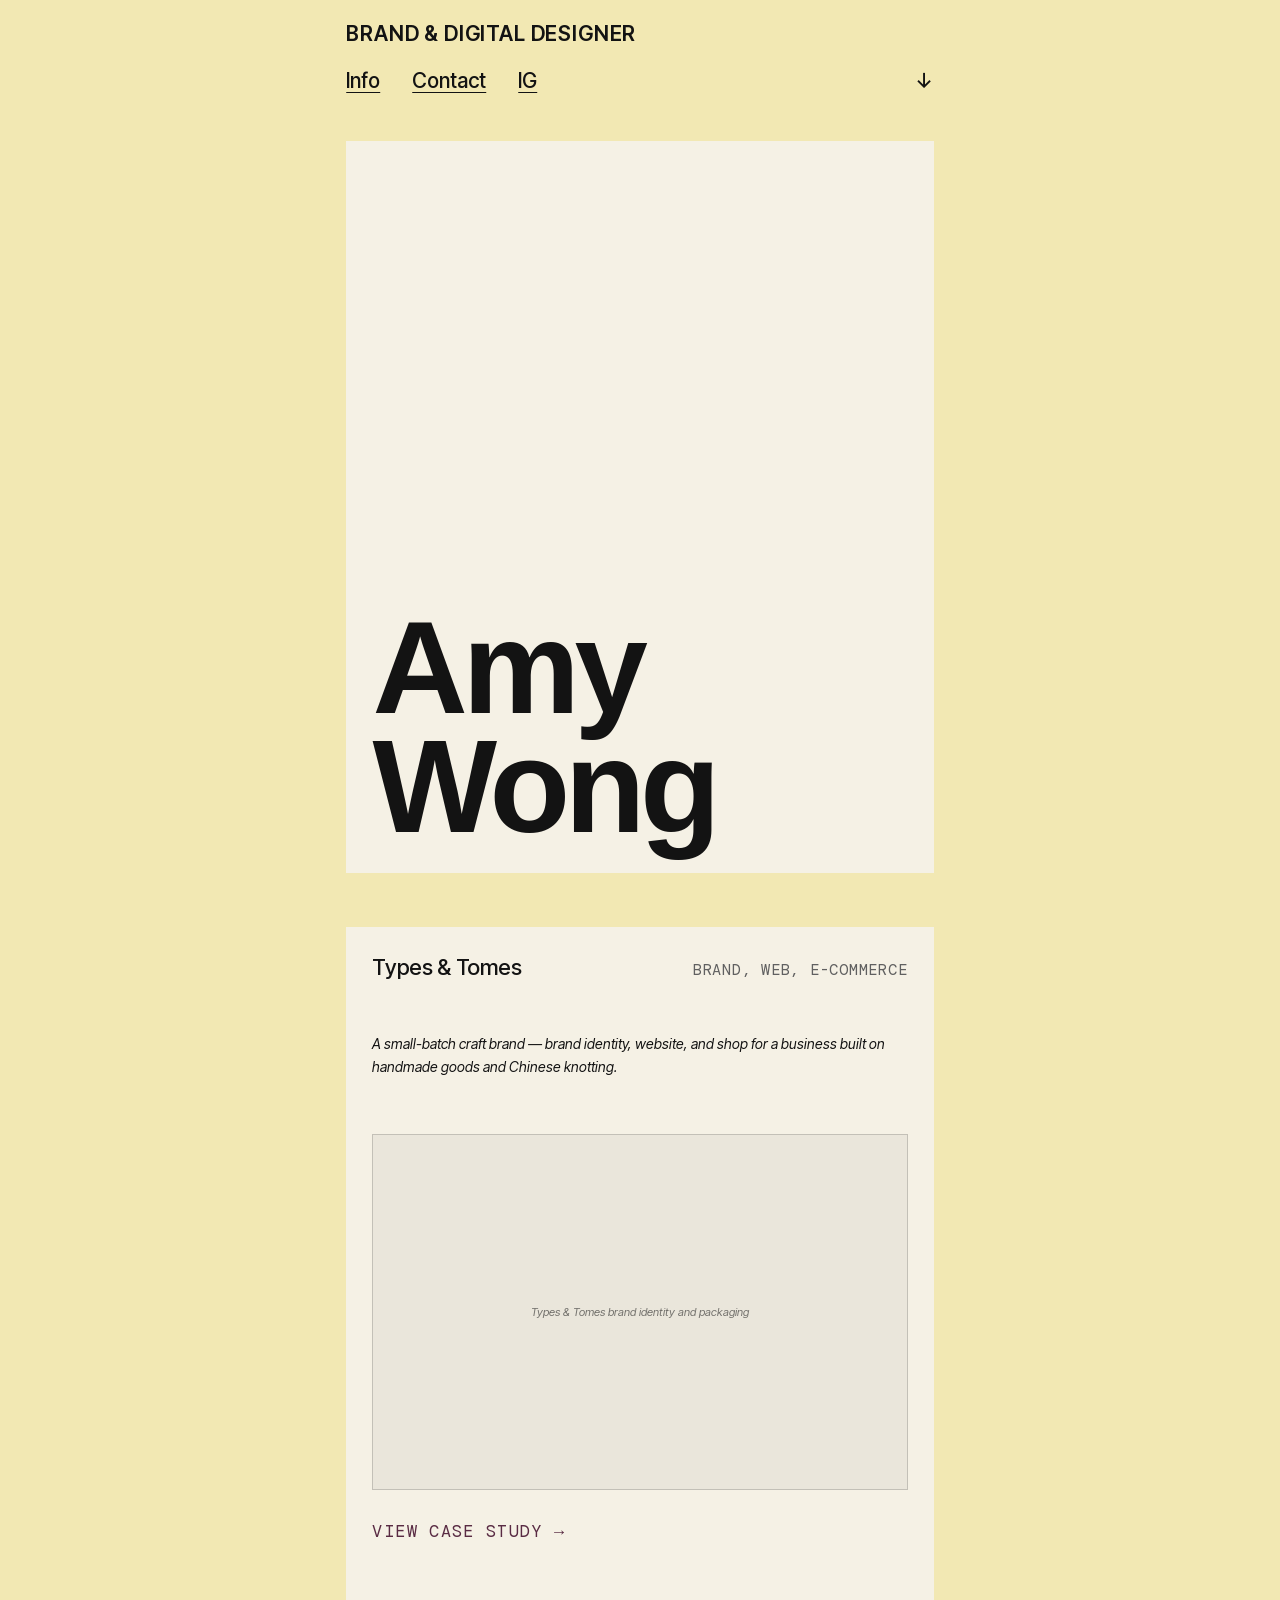
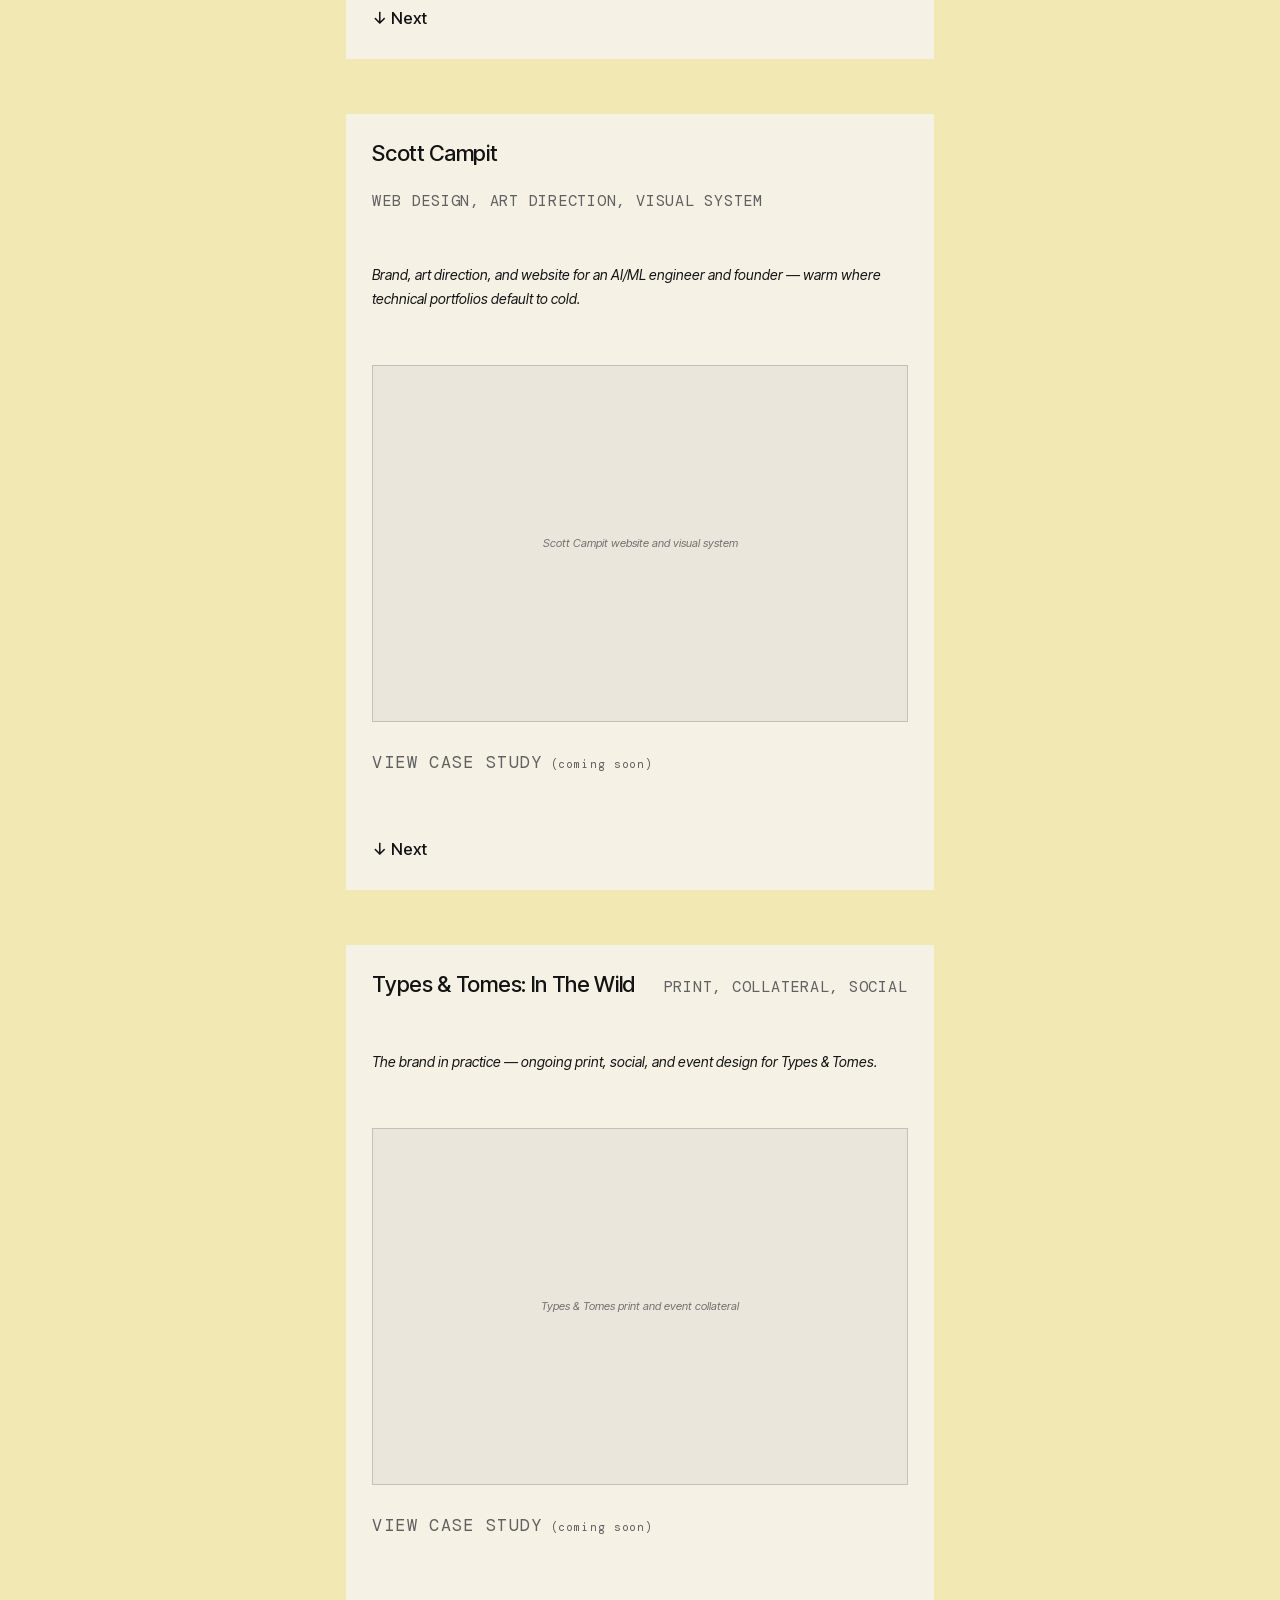
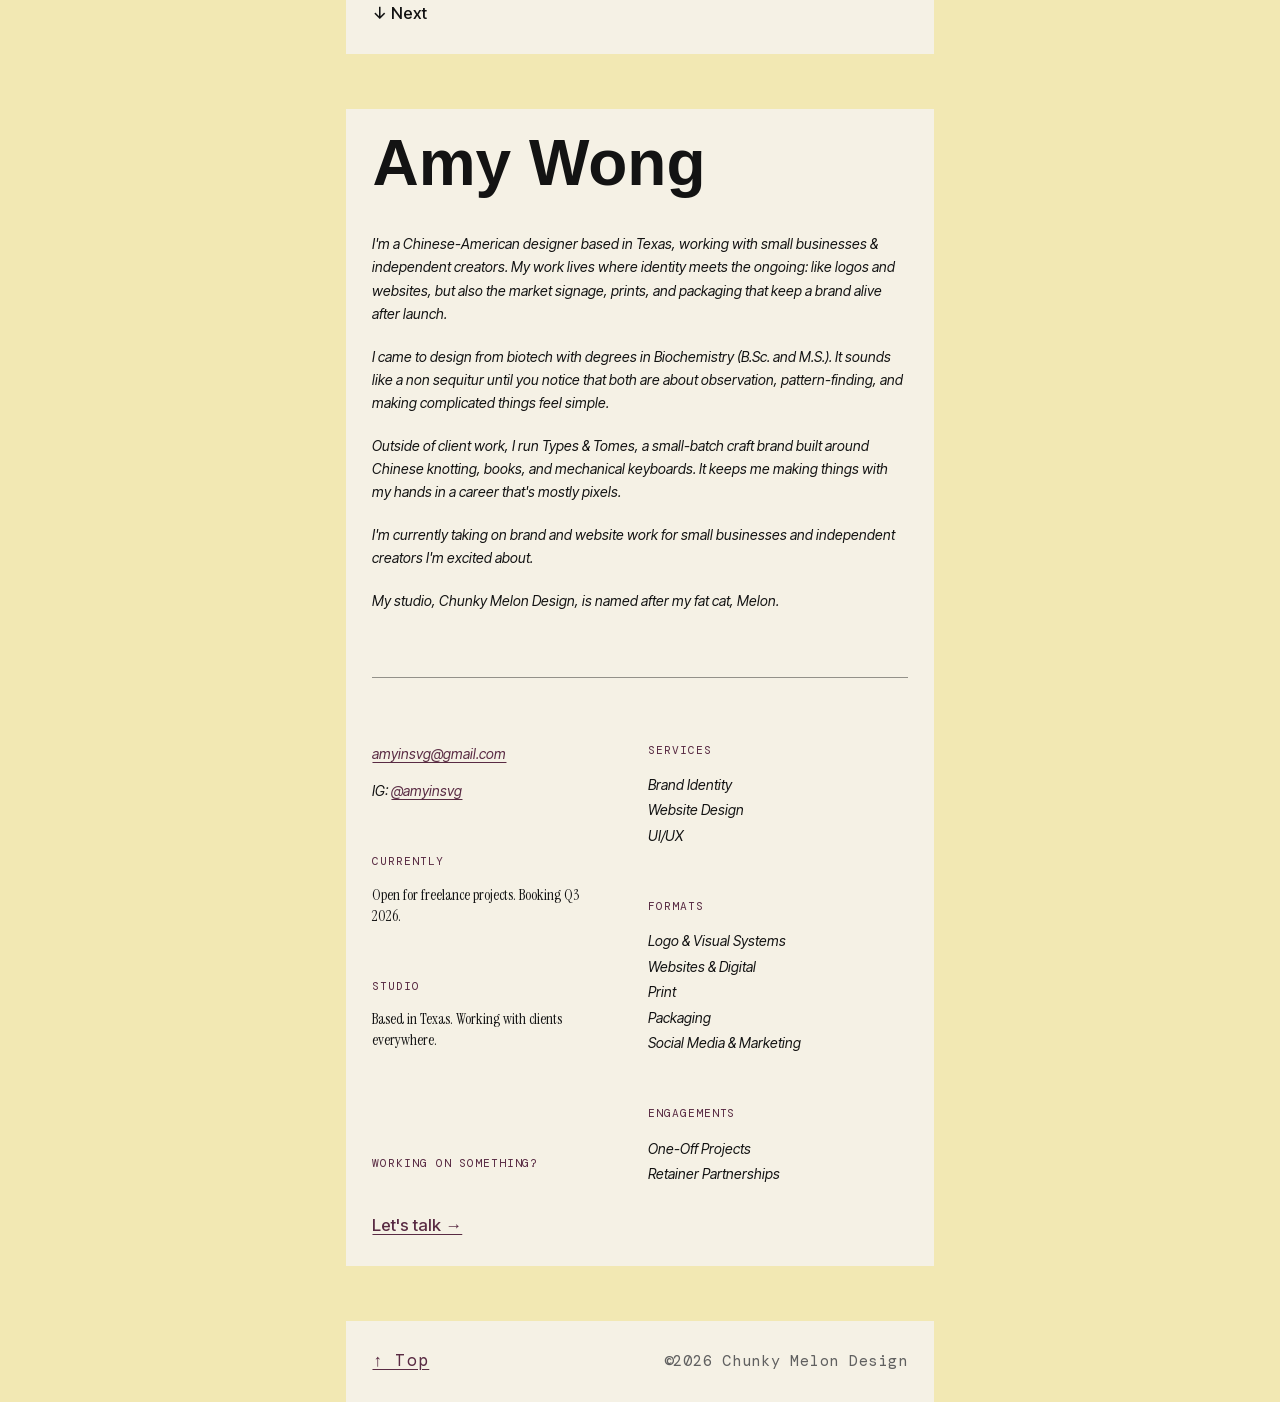
==== commit b96da6e5: "Apply the type hierarchy audit as one pass Supersedes §4's style-to-element mapping, which was infer" ====
--- a/index.html
+++ b/index.html
@@ -114,13 +114,15 @@
         <h2 class="t-project" id="project-1-title">Types &amp; Tomes</h2>
         <p class="t-tag">BRAND, WEB, E-COMMERCE</p>
       </div>
-      <!-- SETTLED, deliberate divergence — not an open question any more, and
-           not to be revisited. The Cargo source sets these descriptions in a
-           sans at roughly body size; they stay Instrument Serif here by
-           choice. The size was brought down to 0.94rem to match the Currently
-           line, which is the same face. Full reasoning at .t-teaser in
-           main.css. All three project descriptions share this. -->
-      <p class="t-teaser">A small-batch craft brand — brand identity, website, and shop for a business built on handmade goods and Chinese knotting.</p>
+      <!-- Bodycopy (Inter Tight 0.875), per the type hierarchy audit, which
+           supersedes §4's mapping AND the earlier decision to keep a serif
+           here. §4 assigned "Teaser caption" (Instrument Serif) to this
+           element from the style NAME; the Cargo source actually renders a
+           sans at body size, and that mis-mapping was the main reason the
+           hierarchy read wrong. Instrument Serif is now unused on this page —
+           it still carries the case study dek and pull quote, so no payload
+           changes. -->
+      <p class="t-body">A small-batch craft brand — brand identity, website, and shop for a business built on handmade goods and Chinese knotting.</p>
       <div class="project-media">
         <!-- data-alt-source="written" — the live site has no images in the
              homepage project blocks, so there was no alt text to transcribe.
@@ -141,7 +143,7 @@
         <h2 class="t-project" id="project-2-title">Scott Campit</h2>
         <p class="t-tag">WEB DESIGN, ART DIRECTION, VISUAL SYSTEM</p>
       </div>
-      <p class="t-teaser">Brand, art direction, and website for an AI/ML engineer and founder — warm where technical portfolios default to cold.</p>
+      <p class="t-body">Brand, art direction, and website for an AI/ML engineer and founder — warm where technical portfolios default to cold.</p>
       <div class="project-media">
         <figure class="ph" data-ratio="3-2">
           <span data-alt-source="written">Scott Campit website and visual system</span>
@@ -159,7 +161,7 @@
         <h2 class="t-project" id="project-3-title">Types &amp; Tomes: In The Wild</h2>
         <p class="t-tag">PRINT, COLLATERAL, SOCIAL</p>
       </div>
-      <p class="t-teaser">The brand in practice — ongoing print, social, and event design for Types &amp; Tomes.</p>
+      <p class="t-body">The brand in practice — ongoing print, social, and event design for Types &amp; Tomes.</p>
       <div class="project-media">
         <figure class="ph" data-ratio="3-2">
           <span data-alt-source="written">Types &amp; Tomes print and event collateral</span>
@@ -211,10 +213,12 @@
 
           <dl class="meta-group">
             <dt class="t-label">STUDIO</dt>
-            <dd class="t-body">Based in Texas. Working with clients everywhere.</dd>
-          </dl>
-
-          <dl class="meta-group">
+            <dd class="t-currently">Based in Texas. Working with clients everywhere.</dd>
+          </dl>
+
+          <!-- meta-cta: takes --stack-break above it and a wider label-to-value
+               gap, per the measured Info rhythm. -->
+          <dl class="meta-group meta-cta">
             <dt class="t-label">WORKING ON SOMETHING?</dt>
             <dd><a class="t-cta cta-talk" href="contact/" data-contact-trigger>Let's talk →</a></dd>
           </dl>
--- a/assets/css/tokens.css
+++ b/assets/css/tokens.css
@@ -51,11 +51,12 @@
   --t-h2:          2rem;
   --t-pullquote:   1.625rem;
   --t-project:     1.375rem;
-  /* DELIBERATE DIVERGENCE — do not "correct" this. §4 records Teaser caption
-     at 1.35rem. Dropped to 0.94rem to match --t-currently, because at 1.35
-     the project descriptions sat too high in the hierarchy. The two are now
-     the same size and both Instrument Serif. */
-  --t-teaser:      0.94rem;
+  /* Back to §4's captured value. It was briefly overridden to 0.94rem while
+     this style was (wrongly) carrying the project descriptions; those are now
+     Bodycopy per the type hierarchy audit, so the override had no basis left.
+     .t-teaser is currently UNUSED — kept because §4 says to build all 17
+     styles, and the next case study will likely want it. */
+  --t-teaser:      1.35rem;
   --t-nav:         1.3rem;
   --t-caption:     1.1rem;
   --t-subtitle:    1.1rem;
@@ -135,24 +136,44 @@
      it without JS. Verified against the rendered height at 1440px (67px).   */
   --header-h: calc(var(--stack-sm) * 2 + 1.3rem * 1.3);
 
-  /* Space around the project image, ABOVE and BELOW separately — the source
-     is asymmetric and the direction matters: the larger gap sits ABOVE, which
-     ties the image to the link beneath it. The build previously had this the
-     wrong way round (40px above, 60px below, measured at 1440).
-
-     Set from the RELATIVE instruction — top to about half, bottom to about a
-     fifth — rather than the absolute figures quoted alongside it (~55 / ~27).
-     Those were measured on a different basis: this build renders 40 / 60 box
-     edge to box edge, so a literal 55px would have GROWN the top gap instead
-     of tightening it. Ratio here is ~1.7:1, close to the ~2:1 the quoted
-     figures imply. Tune these two numbers if the live comparison disagrees. */
-  --media-above:  1.25rem;   /* was an effective 2.5rem  */
-  --media-below:  0.75rem;   /* was an effective 3.75rem */
+  /* Project block rhythm — all four measured from the Cargo rendering by the
+     type hierarchy audit. The gap ABOVE the image is roughly double the one
+     below, which ties the image to the link under it; the build previously
+     had that inverted.
+
+     CORRECTION ON RECORD: an earlier round set these to 20px/12px by treating
+     the quoted ~55/~27 as being on a different measurement basis and applying
+     a relative "halve it" reading instead. The audit measures 55/27
+     independently, so the absolute figures were right and that inference was
+     wrong — the gaps ended up about 2.7x too tight. These are the measured
+     values. */
+  --project-title-gap: 3rem;      /* title row -> description, ~48px */
+  --media-above:       3.45rem;   /* description -> image,     ~55px */
+  --media-below:       1.7rem;    /* image -> View Case Study, ~27px */
+  --project-next-gap:  3.75rem;   /* View Case Study -> ↓ Next, ~60px */
 
   --measure:      68ch;
   --stack-sm:     1.25rem;
   --stack-md:     2.5rem;
   --stack-lg:     4rem;
+
+  /* Info block rhythm — measured from Cargo. TWO scales, not one uniform
+     rhythm, because spacing is what encodes grouping here.
+
+     The fix for "Currently sits too close to IG" is the RATIO, not the
+     absolute gap: when the space above a label and the space below it are
+     similar, the label attaches upward to the previous group instead of down
+     to its own value. At ~1 : 3.5 each label reads as belonging to the value
+     beneath it, and neither gap has to be unusual.
+
+       label -> its value        16px   1x
+       value -> next label       57px   3.5x
+       email -> IG (same group)  17px   1x
+       before the CTA group     119px   7x
+       CTA label -> Let's talk   40px   2.5x   (= --stack-md exactly) */
+  --stack-pair:   0.9rem;    /* label to its value */
+  --stack-group:  3.2rem;    /* between groups, ~3.5x pair */
+  --stack-break:  6.5rem;    /* before the CTA group */
 }
 
 /* ---------------------------------------------------------------------------
--- a/assets/css/main.css
+++ b/assets/css/main.css
@@ -272,21 +272,14 @@
   color: var(--c-ink);
 }
 
-/* Teaser caption — Instrument Serif, 0.94rem/1.65, 0, 400, grey.
-
-   TWO DELIBERATE DIVERGENCES from §4, both settled — do not "correct" either.
-
-   1. SIZE: §4 records 1.35rem. Dropped to 0.94rem to match the Currently
-      line, since at 1.35 the project descriptions sat too high in the
-      hierarchy. Both are Instrument Serif, so size was the only difference.
-
-   2. FAMILY: the Cargo source sets the project descriptions in a SANS at
-      roughly body size, not Instrument Serif. This was previously logged
-      here as an open question — whether §4's "Teaser caption" style was
-      mis-mapped to this element on the strength of its name alone. It has
-      been decided: the descriptions STAY Instrument Serif. That is a chosen
-      divergence from the source, not an unresolved mapping error, and it is
-      not to be revisited. */
+/* Teaser caption — Instrument Serif, 1.35rem/1.65, 0, 400, grey.
+
+   CURRENTLY UNUSED. §4 mapped this style to the homepage project
+   descriptions on the strength of its name; the type hierarchy audit
+   measured the source and found a sans at body size there, so those are
+   Bodycopy now. The class is kept because §4 says to build all 17 styles and
+   the next case study will probably want it — but nothing on the site
+   applies it today. Do not re-attach it to the project descriptions. */
 .t-teaser {
   font-family: var(--font-serif);
   font-size: var(--t-teaser);
@@ -629,7 +622,7 @@
    a flex `gap` on purpose: gap applies uniformly to every child, so the image
    could not be spaced differently above and below without fighting it with
    negative margins. Margins let the two media rules below simply override. */
-.project > * + * { margin-top: var(--stack-sm); }
+.project > * + * { margin-top: var(--project-title-gap); }
 
 .project > * { max-width: var(--measure); }
 .project .ph { max-width: none; }
@@ -661,7 +654,7 @@
 .project > .project-media + * { margin-top: var(--media-below); }
 .project .ph { margin-bottom: 0; }
 
-.next-cue { margin-top: var(--stack-md); }
+.next-cue { margin-top: var(--project-next-gap); }
 
 /* Info */
 /* The <hr class="rule"> inside Info stays — §6 calls for a hairline before
@@ -690,9 +683,25 @@
   .meta { grid-template-columns: 45fr 55fr; }
 }
 
-.meta-group + .meta-group { margin-top: var(--stack-md); }
-.meta-group dt { margin-bottom: 0.25rem; }
+/* Info rhythm — two scales, so spacing encodes grouping. A label sits close
+   to its own value (--stack-pair) and far from the previous group
+   (--stack-group), at roughly 1 : 3.5. Equal gaps are what made "Currently"
+   appear to belong to the IG line above it rather than to its own value. */
+.meta-group dt { margin-bottom: var(--stack-pair); }
 .meta-group dd { margin: 0; }
+.meta-group + .meta-group { margin-top: var(--stack-group); }
+
+/* email -> IG are one group, so they take the pair gap; the first label after
+   them starts a new group. */
+.meta-col > p + p { margin-top: var(--stack-pair); }
+.meta-col > p + .meta-group { margin-top: var(--stack-group); }
+
+/* The CTA is set apart from everything above it, and its label sits further
+   from its value than an ordinary pair. Declared after the sibling rule above
+   so it wins on source order at equal specificity. */
+.meta-group.meta-cta { margin-top: var(--stack-break); }
+.meta-group.meta-cta dt { margin-bottom: var(--stack-md); }
+
 .meta-list { display: grid; gap: 0.15rem; }
 
 .site-footer {
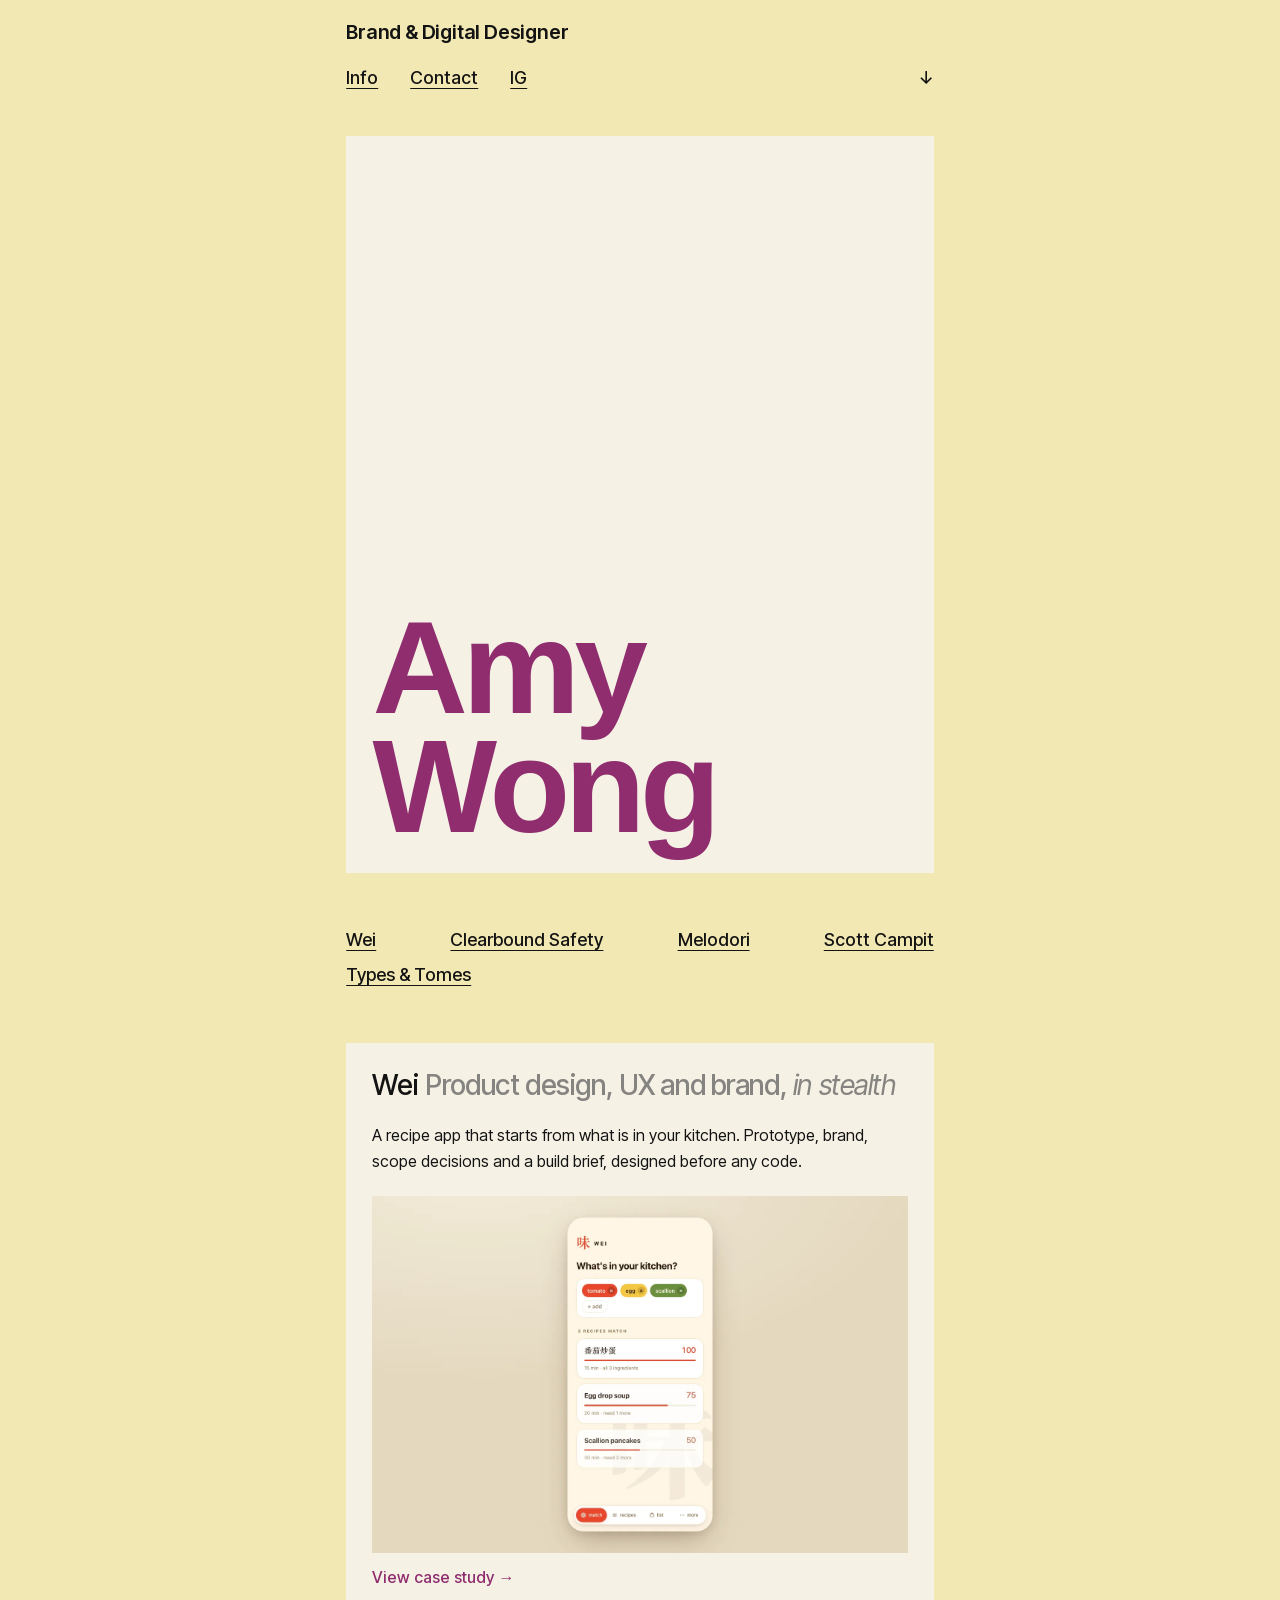
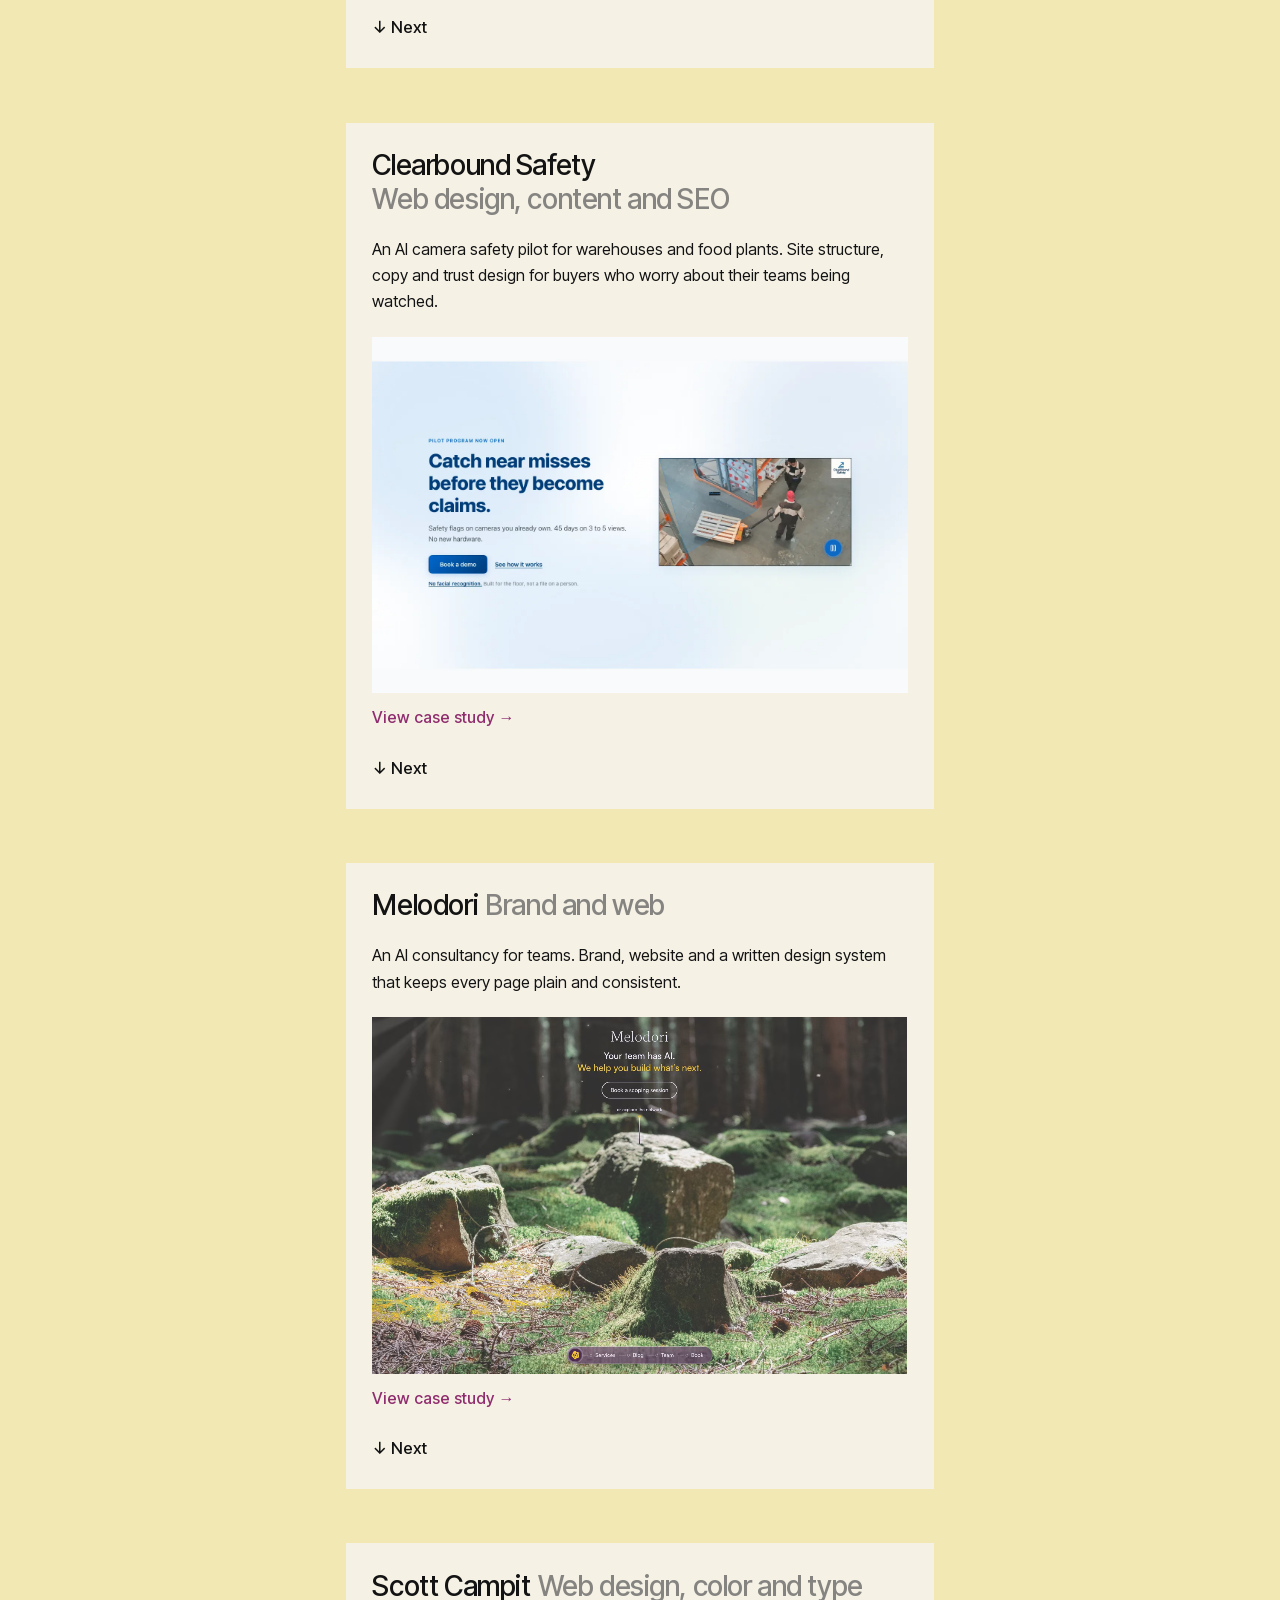
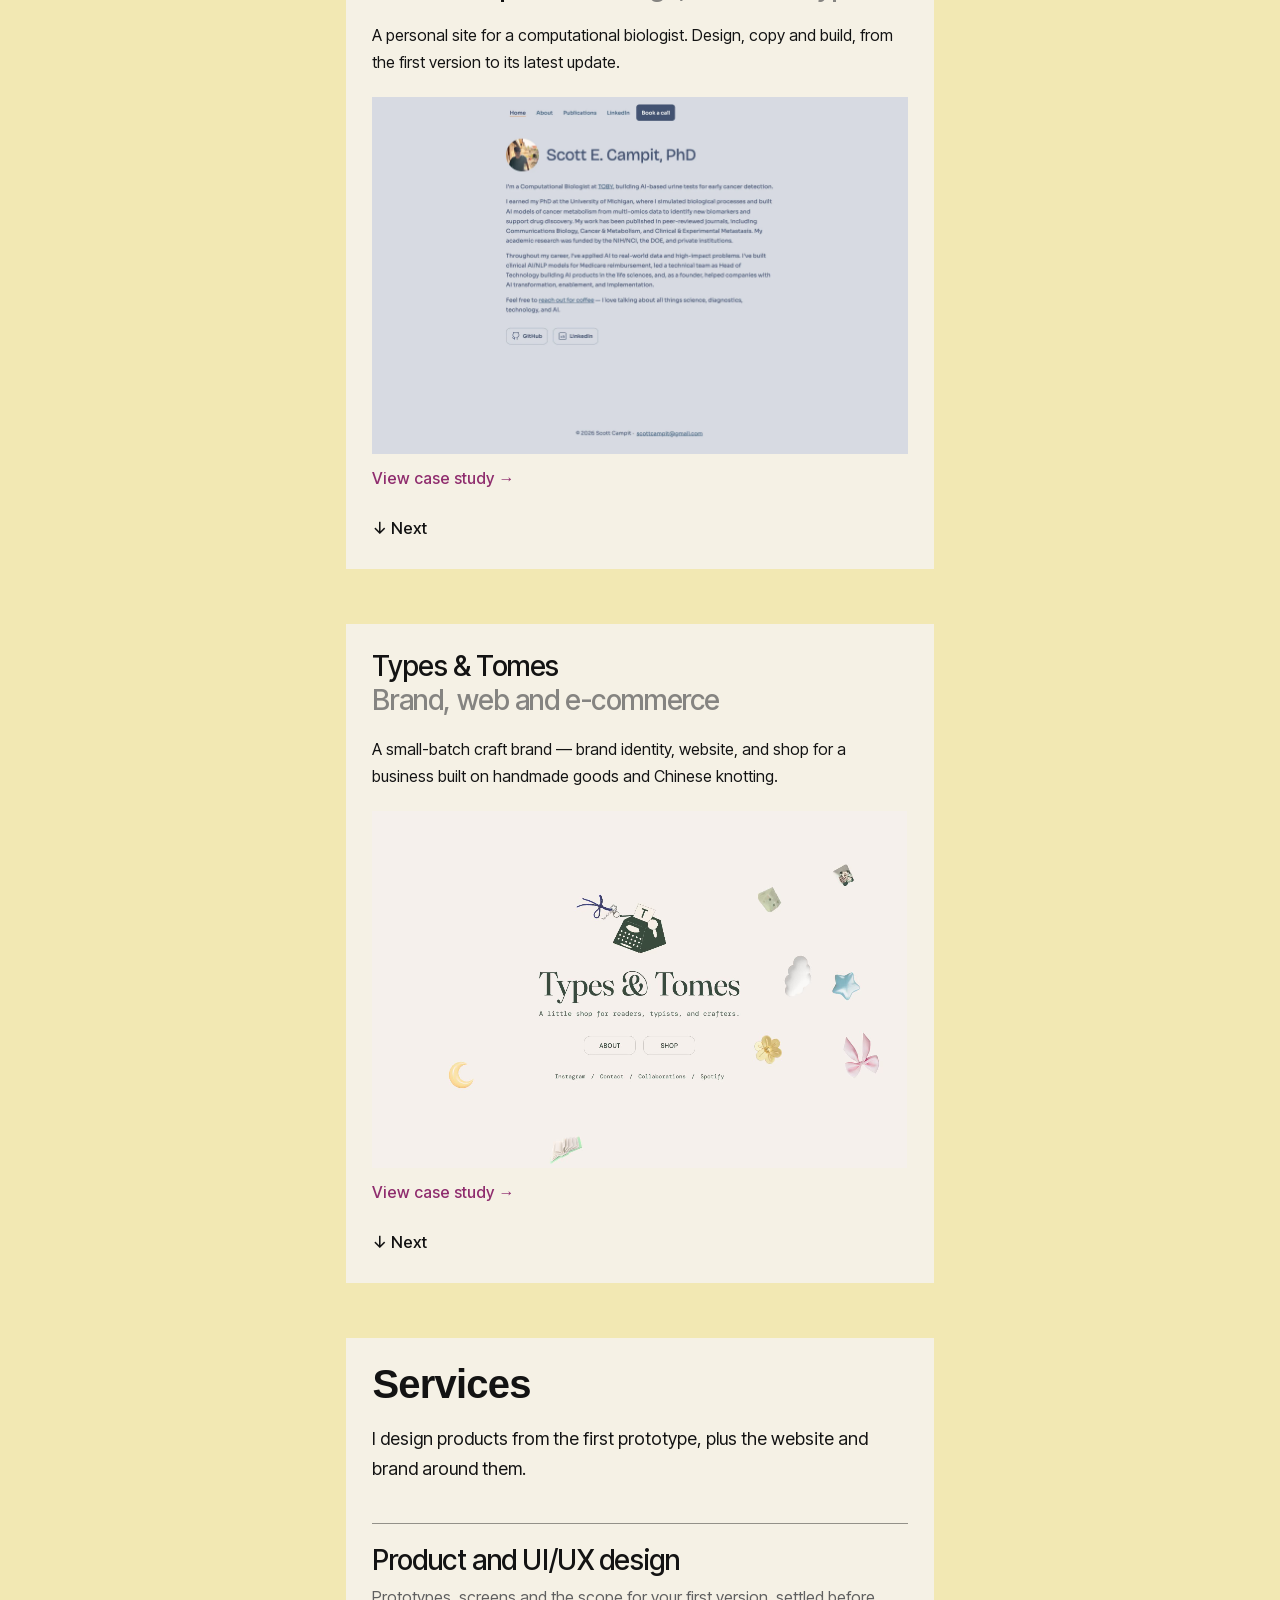
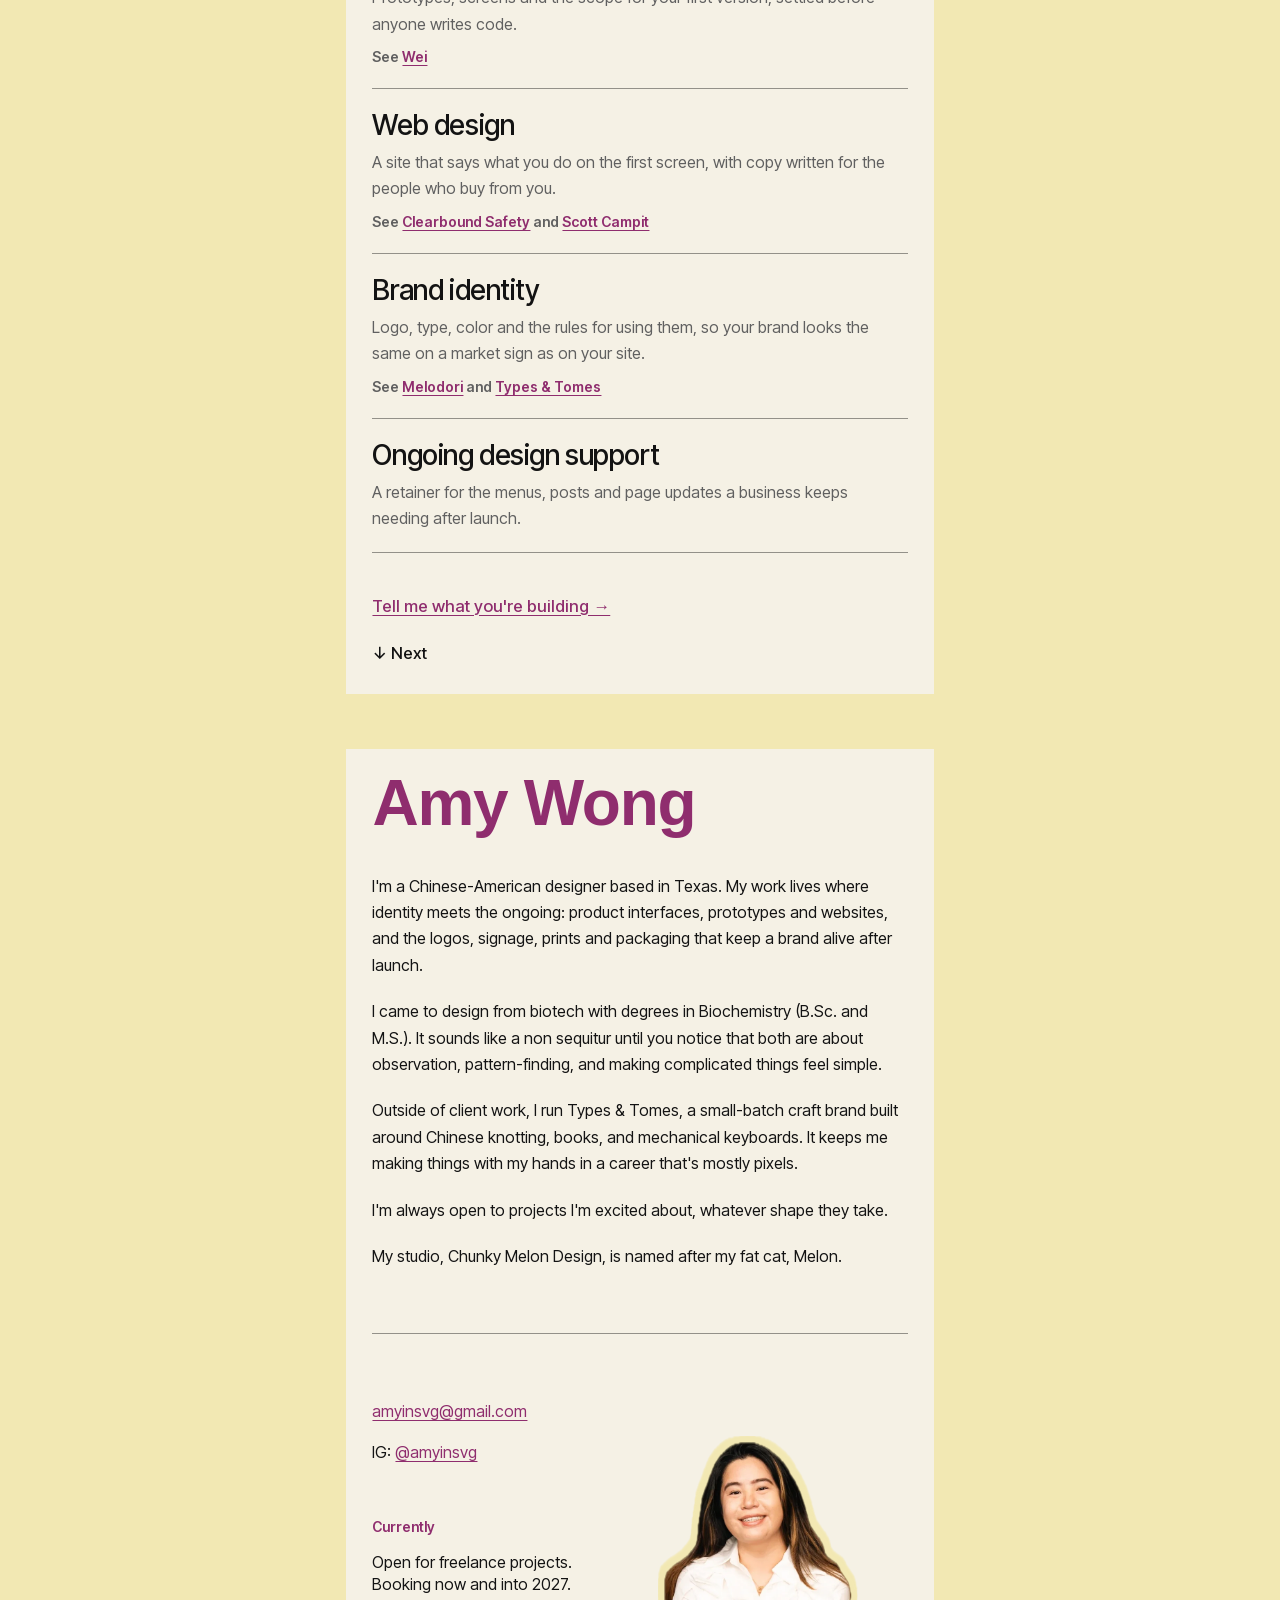
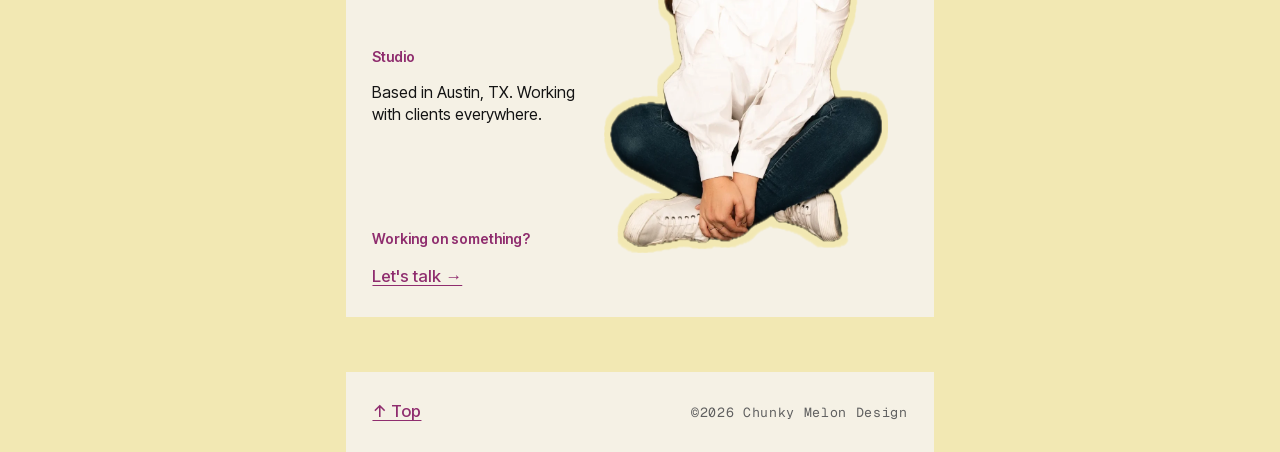
==== commit 80371304: "Portfolio redesign: new case studies, type system and homepage - Five case studies rebuilt: Wei (new" ====
--- a/index.html
+++ b/index.html
@@ -27,7 +27,7 @@
 <!--                                                                       -->
 <!-- This is not an oversight and it is not a performance mistake. General  -->
 <!-- Sans is free for commercial use under the ITF Free Font License, but   -->
-<!-- that licence FORBIDS redistributing the font files and requires ITF's  -->
+<!-- that license FORBIDS redistributing the font files and requires ITF's  -->
 <!-- WRITTEN CONSENT to self-host it as a webfont. This repository is       -->
 <!-- public, and a public GitHub Pages repo is a public server — committing -->
 <!-- the .woff2 into /assets/fonts/ would be redistribution.               -->
@@ -56,7 +56,7 @@
 <div class="page">
 
   <header class="site-header">
-    <p class="t-brandmark">BRAND &amp; DIGITAL DESIGNER</p>
+    <p class="t-brandmark">Brand &amp; Digital Designer</p>
     <!-- The nav and the ↓ are grouped so they sit together at the right, with
          the arrow flush to the column's right edge, which is where the source
          has it. The wrapper also keeps this to ONE row when the header stacks
@@ -92,6 +92,22 @@
       <h1 class="t-hero">Amy<br>Wong</h1>
     </section>
 
+    <!-- ================= PROJECT LINKS =================
+         2026-11-23 MOCK, not yet approved. One row of links to the five
+         project blocks, so a visitor can jump instead of scrolling. It sits on
+         the yellow like the header nav and uses the same Nav Link style, so it
+         reads as navigation rather than another card. Replaced a "Selected
+         Work" ledger block Amy turned down. -->
+    <nav class="work-nav" id="work" aria-label="Projects">
+      <ul>
+        <li><a class="t-nav" href="#project-1">Wei</a></li>
+        <li><a class="t-nav" href="#project-2">Clearbound Safety</a></li>
+        <li><a class="t-nav" href="#project-3">Melodori</a></li>
+        <li><a class="t-nav" href="#project-4">Scott Campit</a></li>
+        <li><a class="t-nav" href="#project-5">Types &amp; Tomes</a></li>
+      </ul>
+    </nav>
+
     <!-- ================= PROJECTS =================
          Order and structure now match the Cargo source, superseding §6's
          sequential list:
@@ -109,10 +125,83 @@
          the title" oddity flagged earlier was the symptom.
          ============================================ -->
 
+    <!-- 2026-11-23: order changed to Clearbound, Melodori, Scott Campit,
+         Types & Tomes, leading with the work closest to product and trust
+         design. "Types & Tomes: In The Wild" came off the homepage, and its
+         planned case study was dropped: that work now lives in Types & Tomes.
+         The three new blocks use real screenshots, so their alt text is
+         written from what each image shows. -->
+
     <section class="block project" id="project-1" aria-labelledby="project-1-title">
-      <div class="project-head">
-        <h2 class="t-project" id="project-1-title">Types &amp; Tomes</h2>
-        <p class="t-tag">BRAND, WEB, E-COMMERCE</p>
+      <!-- 2026-11-23 NO-CAPS PASS: each block's disciplines continue the title
+           in gray (.desc-inline) instead of a caps mono line on the right. -->
+      <div class="project-head head-inline">
+        <h2 class="t-project" id="project-1-title">Wei</h2>
+        <p class="desc desc-inline">Product design, UX and brand, <em>in stealth</em></p>
+      </div>
+      <p class="t-body">A recipe app that starts from what is in your kitchen. Prototype, brand, scope decisions and a build brief, designed before any code.</p>
+      <div class="project-media">
+        <figure class="shot" data-ratio="3-2">
+          <img src="assets/img/work/wei/cover.webp" width="1440" height="960" loading="lazy" alt="Wei matcher screen on a phone: the headline &quot;What's in your kitchen?&quot;, tomato, egg and scallion chips, and three recipes ranked 100, 75 and 50.">
+        </figure>
+      </div>
+      <p><a class="t-cta cta-case" href="work/wei/">View case study →</a></p>
+      <p class="next-cue"><a class="t-cta cta-next" href="#project-2">↓ Next</a></p>
+    </section>
+
+    <section class="block project" id="project-2" aria-labelledby="project-2-title">
+      <div class="project-head head-inline">
+        <h2 class="t-project" id="project-2-title">Clearbound Safety</h2>
+        <p class="desc desc-inline">Web design, content and SEO</p>
+      </div>
+      <p class="t-body">An AI camera safety pilot for warehouses and food plants. Site structure, copy and trust design for buyers who worry about their teams being watched.</p>
+      <div class="project-media">
+        <figure class="shot" data-ratio="3-2">
+          <img src="assets/img/work/clearbound/cover.webp" width="1440" height="960" loading="lazy" alt="Clearbound Safety homepage hero with the headline &quot;Catch near misses before they become claims.&quot; beside warehouse camera footage.">
+        </figure>
+      </div>
+      <p><a class="t-cta cta-case" href="work/clearbound/">View case study →</a></p>
+      <p class="next-cue"><a class="t-cta cta-next" href="#project-3">↓ Next</a></p>
+    </section>
+
+    <section class="block project" id="project-3" aria-labelledby="project-3-title">
+      <div class="project-head head-inline">
+        <h2 class="t-project" id="project-3-title">Melodori</h2>
+        <p class="desc desc-inline">Brand and web</p>
+      </div>
+      <p class="t-body">An AI consultancy for teams. Brand, website and a written design system that keeps every page plain and consistent.</p>
+      <div class="project-media">
+        <!-- Looping recording of melodori.com; see assets/js/motion.js. -->
+        <figure class="shot" data-ratio="3-2">
+          <video class="shot-video" muted loop playsinline preload="none" poster="assets/img/work/melodori/cover.webp" width="1440" height="960" aria-label="Melodori homepage, scrolling: the tagline &quot;Your team has AI. We help you build what's next.&quot; over a mossy forest floor, then cards float up over the pinned photo, ending on the purple footer.">
+            <source src="assets/img/work/melodori/landing-cover.webm" type="video/webm">
+            <source src="assets/img/work/melodori/landing-cover.mp4" type="video/mp4">
+          </video>
+        </figure>
+      </div>
+      <p><a class="t-cta cta-case" href="work/melodori/">View case study →</a></p>
+      <p class="next-cue"><a class="t-cta cta-next" href="#project-4">↓ Next</a></p>
+    </section>
+
+    <section class="block project" id="project-4" aria-labelledby="project-4-title">
+      <div class="project-head head-inline">
+        <h2 class="t-project" id="project-4-title">Scott Campit</h2>
+        <p class="desc desc-inline">Web design, color and type</p>
+      </div>
+      <p class="t-body">A personal site for a computational biologist. Design, copy and build, from the first version to its latest update.</p>
+      <div class="project-media">
+        <figure class="shot" data-ratio="3-2">
+          <img src="assets/img/work/scott-campit/cover.webp" width="2160" height="1440" loading="lazy" alt="Scott Campit's home page on a pale gray-blue background, with his round photo and name, a short bio about his work at TOBY, GitHub and LinkedIn buttons, and a Book a call button in the nav.">
+        </figure>
+      </div>
+      <p><a class="t-cta cta-case" href="work/scott-campit/">View case study →</a></p>
+      <p class="next-cue"><a class="t-cta cta-next" href="#project-5">↓ Next</a></p>
+    </section>
+
+    <section class="block project" id="project-5" aria-labelledby="project-5-title">
+      <div class="project-head head-inline">
+        <h2 class="t-project" id="project-5-title">Types &amp; Tomes</h2>
+        <p class="desc desc-inline">Brand, web and e-commerce</p>
       </div>
       <!-- Bodycopy (Inter Tight 0.875), per the type hierarchy audit, which
            supersedes §4's mapping AND the earlier decision to keep a serif
@@ -124,50 +213,63 @@
            changes. -->
       <p class="t-body">A small-batch craft brand — brand identity, website, and shop for a business built on handmade goods and Chinese knotting.</p>
       <div class="project-media">
-        <!-- data-alt-source="written" — the live site has no images in the
-             homepage project blocks, so there was no alt text to transcribe.
-             These three strings were WRITTEN, not captured. Replace them when
-             real images land; per §5 the string then moves to the alt
-             attribute. The case study's strings are transcribed and carry no
-             such marker. -->
-        <figure class="ph" data-ratio="3-2">
-          <span data-alt-source="written">Types &amp; Tomes brand identity and packaging</span>
-        </figure>
-      </div>
-      <p><a class="t-cta cta-case" href="work/types-and-tomes/">View Case Study →</a></p>
-      <p class="next-cue"><a class="t-cta cta-next" href="#project-2">↓ Next</a></p>
-    </section>
-
-    <section class="block project" id="project-2" aria-labelledby="project-2-title">
-      <div class="project-head">
-        <h2 class="t-project" id="project-2-title">Scott Campit</h2>
-        <p class="t-tag">WEB DESIGN, ART DIRECTION, VISUAL SYSTEM</p>
-      </div>
-      <p class="t-body">Brand, art direction, and website for an AI/ML engineer and founder — warm where technical portfolios default to cold.</p>
-      <div class="project-media">
-        <figure class="ph" data-ratio="3-2">
-          <span data-alt-source="written">Scott Campit website and visual system</span>
-        </figure>
-      </div>
-      <!-- No case study target exists yet (§6). Rendered muted as a <span>, not
-           an <a>, so there is nothing to click, nothing to focus, and no
-           guessed URL. Swap to <a class="t-cta" href="…"> when it ships. -->
-      <p><span class="t-cta cta-case link-pending">View Case Study</span></p>
-      <p class="next-cue"><a class="t-cta cta-next" href="#project-3">↓ Next</a></p>
-    </section>
-
-    <section class="block project" id="project-3" aria-labelledby="project-3-title">
-      <div class="project-head">
-        <h2 class="t-project" id="project-3-title">Types &amp; Tomes: In The Wild</h2>
-        <p class="t-tag">PRINT, COLLATERAL, SOCIAL</p>
-      </div>
-      <p class="t-body">The brand in practice — ongoing print, social, and event design for Types &amp; Tomes.</p>
-      <div class="project-media">
-        <figure class="ph" data-ratio="3-2">
-          <span data-alt-source="written">Types &amp; Tomes print and event collateral</span>
-        </figure>
-      </div>
-      <p><span class="t-cta cta-case link-pending">View Case Study</span></p>
+        <!-- 2026-11-23: screenshot of the live Types & Tomes site replaces the
+             placeholder. -->
+        <!-- Looping recording of the landing page; see assets/js/motion.js. -->
+        <figure class="shot" data-ratio="3-2">
+          <video class="shot-video" muted loop playsinline preload="none" poster="assets/img/work/types-and-tomes/cover.webp" width="1440" height="960" aria-label="Types &amp; Tomes homepage: the green typewriter mark above the serif wordmark and the line &quot;A little shop for readers, typists, and crafters.&quot;, with small 3D objects drifting around it on cream.">
+            <source src="assets/img/work/types-and-tomes/landing-cover.webm" type="video/webm">
+            <source src="assets/img/work/types-and-tomes/landing-cover.mp4" type="video/mp4">
+          </video>
+        </figure>
+      </div>
+      <p><a class="t-cta cta-case" href="work/types-and-tomes/">View case study →</a></p>
+      <p class="next-cue"><a class="t-cta cta-next" href="#services">↓ Next</a></p>
+    </section>
+
+    <!-- ================= SERVICES =================
+         2026-11-23 MOCK, not yet approved. Rows (numbers removed at Amy's
+         request, they read as a template) with one plain sentence
+         each, from metic. on Mobbin and Andriy Yurchenko's service pages in
+         Amy's bookmarks. Copy is drawn from her own Info bio and the case
+         studies. No prices: add a "from" figure per row only if Amy gives one.
+         The old SERVICES list in Info was removed in favour of this block. -->
+    <section class="block services" id="services" aria-labelledby="services-title">
+      <h2 class="t-h2" id="services-title">Services</h2>
+      <!-- 2026-11-23 copy pass (copy-that-sells skill, diagnostic mode): order
+           set by Amy, product first as her focus now, then web, then brand.
+           Each row points to the project above that proves it. -->
+      <p class="t-body services-lead">I design products from the first prototype, plus the website and brand around them.</p>
+      <ol class="service-list">
+        <li class="service-row">
+          <div class="service-text">
+            <h3 class="service-name">Product and UI/UX design</h3>
+            <p class="t-body">Prototypes, screens and the scope for your first version, settled before anyone writes code.</p>
+            <p class="service-proof">See <a href="work/wei/">Wei</a></p>
+          </div>
+        </li>
+        <li class="service-row">
+          <div class="service-text">
+            <h3 class="service-name">Web design</h3>
+            <p class="t-body">A site that says what you do on the first screen, with copy written for the people who buy from you.</p>
+            <p class="service-proof">See <a href="work/clearbound/">Clearbound Safety</a> and <a href="work/scott-campit/">Scott Campit</a></p>
+          </div>
+        </li>
+        <li class="service-row">
+          <div class="service-text">
+            <h3 class="service-name">Brand identity</h3>
+            <p class="t-body">Logo, type, color and the rules for using them, so your brand looks the same on a market sign as on your site.</p>
+            <p class="service-proof">See <a href="work/melodori/">Melodori</a> and <a href="work/types-and-tomes/">Types &amp; Tomes</a></p>
+          </div>
+        </li>
+        <li class="service-row">
+          <div class="service-text">
+            <h3 class="service-name">Ongoing design support</h3>
+            <p class="t-body">A retainer for the menus, posts and page updates a business keeps needing after launch.</p>
+          </div>
+        </li>
+      </ol>
+      <p class="services-cta"><a class="t-cta" href="contact/" data-contact-trigger>Tell me what you're building →</a></p>
       <p class="next-cue"><a class="t-cta cta-next" href="#info">↓ Next</a></p>
     </section>
 
@@ -182,10 +284,10 @@
            slip — do not "restore" it from the Cargo site. copy-fixes.md has
            been updated to match, so re-applying it won't reintroduce it. -->
       <div class="info-prose">
-        <p class="t-body">I'm a Chinese-American designer based in Texas, working with small businesses &amp; independent creators. My work lives where identity meets the ongoing: like logos and websites, but also the market signage, prints, and packaging that keep a brand alive after launch.</p>
+        <p class="t-body">I'm a Chinese-American designer based in Texas. My work lives where identity meets the ongoing: product interfaces, prototypes and websites, and the logos, signage, prints and packaging that keep a brand alive after launch.</p>
         <p class="t-body">I came to design from biotech with degrees in Biochemistry (B.Sc. and M.S.). It sounds like a non sequitur until you notice that both are about observation, pattern-finding, and making complicated things feel simple.</p>
         <p class="t-body">Outside of client work, I run Types &amp; Tomes, a small-batch craft brand built around Chinese knotting, books, and mechanical keyboards. It keeps me making things with my hands in a career that's mostly pixels.</p>
-        <p class="t-body">I'm currently taking on brand and website work for small businesses and independent creators I'm excited about.</p>
+        <p class="t-body">I'm always open to projects I'm excited about, whatever shape they take.</p>
         <p class="t-body">My studio, Chunky Melon Design, is named after my fat cat, Melon.</p>
       </div>
 
@@ -201,64 +303,36 @@
           </p>
           <p class="t-body">IG: <a href="https://www.instagram.com/amyinsvg" rel="me noopener" target="_blank">@amyinsvg</a></p>
 
-          <!-- NOTE: these labels are uppercase here but sentence-case italic
-               on the source site. That is a deliberate call, not a
-               transcription error. Leave them; do not "correct" them. -->
+          <!-- 2026-11-23: labels are sentence case again (upright, not the
+               source's italic), at Amy's request: tracked caps read as a
+               template. Supersedes the earlier "keep them uppercase" note. -->
           <dl class="meta-group">
-            <dt class="t-label">CURRENTLY</dt>
-            <!-- Transcribed as-is. "Booking Q3 2026" is known-stale and is
-                 flagged for Amy in §6, explicitly NOT for this build to fix. -->
-            <dd class="t-currently">Open for freelance projects. Booking Q3 2026.</dd>
+            <dt class="t-label">Currently</dt>
+            <!-- 2026-11-23: replaced the stale "Booking Q3 2026" at Amy's request.
+                 She is taking work immediately. Revisit as 2027 goes on. -->
+            <dd class="t-currently">Open for freelance projects. Booking now and into 2027.</dd>
           </dl>
 
           <dl class="meta-group">
-            <dt class="t-label">STUDIO</dt>
-            <dd class="t-currently">Based in Texas. Working with clients everywhere.</dd>
+            <dt class="t-label">Studio</dt>
+            <dd class="t-currently">Based in Austin, TX. Working with clients everywhere.</dd>
           </dl>
 
           <!-- meta-cta: takes --stack-break above it and a wider label-to-value
                gap, per the measured Info rhythm. -->
           <dl class="meta-group meta-cta">
-            <dt class="t-label">WORKING ON SOMETHING?</dt>
+            <dt class="t-label">Working on something?</dt>
             <dd><a class="t-cta cta-talk" href="contact/" data-contact-trigger>Let's talk →</a></dd>
           </dl>
         </div>
 
-        <!-- Right column, ~55% (§6) -->
-        <div class="meta-col">
-          <dl class="meta-group">
-            <dt class="t-label">SERVICES</dt>
-            <dd class="t-body">
-              <ul class="meta-list">
-                <li>Brand Identity</li>
-                <li>Website Design</li>
-                <li>UI/UX</li>
-              </ul>
-            </dd>
-          </dl>
-
-          <dl class="meta-group">
-            <dt class="t-label">FORMATS</dt>
-            <dd class="t-body">
-              <ul class="meta-list">
-                <li>Logo &amp; Visual Systems</li>
-                <li>Websites &amp; Digital</li>
-                <li>Print</li>
-                <li>Packaging</li>
-                <li>Social Media &amp; Marketing</li>
-              </ul>
-            </dd>
-          </dl>
-
-          <dl class="meta-group">
-            <dt class="t-label">ENGAGEMENTS</dt>
-            <dd class="t-body">
-              <ul class="meta-list">
-                <li>One-Off Projects</li>
-                <li>Retainer Partnerships</li>
-              </ul>
-            </dd>
-          </dl>
+        <!-- Right column, ~55% (§6). 2026-11-23, at Amy's request: the
+             Services, Formats and Engagements lists that filled this column
+             repeated the Services block, so they are gone and her portrait
+             takes the space. Cut out from her studio photo on-device with
+             macOS Vision (subject lift), saved as a transparent WebP. -->
+        <div class="meta-col meta-portrait">
+          <img class="pf-yellow" src="assets/img/about/amy.webp" width="784" height="1169" loading="lazy" alt="Amy Wong sitting cross-legged and smiling, in a white ruffled blouse, jeans and white sneakers.">
         </div>
       </div>
     </section>
@@ -273,5 +347,6 @@
 </div>
 
 <script src="assets/js/contact.js" defer></script>
+<script src="assets/js/motion.js" defer></script>
 </body>
 </html>
--- a/assets/css/tokens.css
+++ b/assets/css/tokens.css
@@ -5,13 +5,24 @@
    This is a MIGRATION, not a redesign. Every value below was captured from the
    live Cargo site before the subscription lapsed. Do not "improve" them.
 
-   Every colour and font reference in main.css points at a custom property
+   Every color and font reference in main.css points at a custom property
    defined here. Nothing is hardcoded — swapping a value should be a one-line
    change in this file and nowhere else.
    =========================================================================== */
 
+/* 2026-11-23 FONT PREVIEW, option A — not approved.
+   Switzer (body/UI) from Fontshare: ITF Free Font License, CDN only, never
+   commit the files (same rule as General Sans). Geist Mono (labels) from
+   Google Fonts for the preview only: SIL OFL 1.1, so if kept it gets
+   self-hosted like DM Mono and this second import goes.
+   @import is used so the preview is one place to revert; it is slower than
+   <link> in the head, which is what the final version should use.
+   To revert: delete these two lines and restore --font-ui / --font-mono. */
+@import url("https://api.fontshare.com/v2/css?f[]=switzer@400,401,500,501,600&display=swap");
+@import url("https://fonts.googleapis.com/css2?family=Geist+Mono:wght@400;500;600&display=swap");
+
 :root {
-  /* --- Colour ------------------------------------------------------------
+  /* --- Color ------------------------------------------------------------
      Sampled from screenshots, including a magnified crop of the Info section
      where the type was large enough to give flat, unantialiased fills.
      Spec §3 marks these as confirmed — build against them directly.        */
@@ -19,27 +30,33 @@
   --c-frame:      #F2E8B3;  /* outer border field */
   --c-surface:    #F5F1E5;  /* content field */
   --c-ink:        #131313;  /* body and display text */
-  --c-link:       #592B43;  /* links — the only chromatic accent ("plum") */
+  /* 2026-11-23 TRIAL: plum brightened at Amy's request so it reads as a
+     color. The Cargo value #592B43 was 10:1 on cream but only 1.64:1
+     against the ink, so at label sizes it read as black. #8F2D6E is 6.7:1 on
+     cream and 6.1:1 on the yellow (AA for any size) and 2.45:1 against ink.
+     The old value is kept as --c-link-deep for hover/pressed states. */
+  --c-link:       #8F2D6E;  /* links — the only chromatic accent ("plum") */
+  --c-link-deep:  #592B43;  /* original Cargo plum, now the darker state */
   --c-rule:       #939189;  /* hairline */
 
-  /* Third ink colour: secondary text, one step back from black.
+  /* Third ink color: secondary text, one step back from black.
      Used by Subtitle Italic, Tag/Metadata and Teaser caption.
      Confirmed by sampling — not a placeholder. (An earlier build note called
      this provisional; that note was stale and the spec was right.)          */
   --c-ink-mute:   #606060;  /* secondary text */
 
   /* --- Type families ----------------------------------------------------
-     Four families, per spec §4. Loading strategy differs by licence — see
+     Four families, per spec §4. Loading strategy differs by license — see
      the @font-face block and the Fontshare <link> comment in main.css.
 
-     Monument Grotesk is deliberately absent. Dinamo's licence excludes
+     Monument Grotesk is deliberately absent. Dinamo's license excludes
      storing the files on publicly available servers, and this repo is public.
      Both styles that used it (Heading 2, Caption) fold into DM Mono per §4.  */
 
   --font-display: "General Sans", "Helvetica Neue", Arial, sans-serif;
-  --font-ui:      "Inter Tight", "Helvetica Neue", Arial, sans-serif;
+  --font-ui:      "Switzer", "Inter Tight", "Helvetica Neue", Arial, sans-serif;   /* preview A; was "Inter Tight" first */
   --font-serif:   "Instrument Serif", Georgia, serif;
-  --font-mono:    "DM Mono", ui-monospace, "SF Mono", Menlo, monospace;
+  --font-mono:    "Geist Mono", "DM Mono", ui-monospace, "SF Mono", Menlo, monospace;   /* preview A; was "DM Mono" first */
 
   /* --- Type scale --------------------------------------------------------
      rem, transcribed from Cargo's Text Styles panel. All 17 styles.
@@ -48,46 +65,59 @@
 
   --t-hero:        8.25rem;
   --t-h1:          4rem;
-  --t-h2:          2rem;
+  --t-h2:          2.5rem;   /* 2026-11-23: was 2rem in DM Mono; now the case
+                                study title in the display face */
   --t-pullquote:   1.625rem;
-  --t-project:     1.375rem;
+  --t-project:     1.75rem;   /* 2026-11-23: was 1.375rem; body moved to 1rem, so
+                                 titles step up to keep a 1.75x ratio */
   /* Back to §4's captured value. It was briefly overridden to 0.94rem while
      this style was (wrongly) carrying the project descriptions; those are now
      Bodycopy per the type hierarchy audit, so the override had no basis left.
      .t-teaser is currently UNUSED — kept because §4 says to build all 17
      styles, and the next case study will likely want it. */
   --t-teaser:      1.35rem;
-  --t-nav:         1.3rem;
+  /* 17.8px. The header ↓ carries .t-nav, so it moves with the nav links
+     rather than being sized separately — they are one group.
+     Still smaller than --t-brandmark (19.8px); that gap is deliberate. */
+  --t-nav:         1.1125rem;
   --t-caption:     1.1rem;
   --t-subtitle:    1.1rem;
-  --t-body-lg:     1.05rem;
+  --t-body-lg:     1.125rem;  /* 2026-11-23: was 1.05rem; case study reading size */
   --t-cta:         1.05rem;
-  --t-tag:         0.95rem;
-  --t-currently:   0.94rem;
-  --t-body:        0.875rem;
+  --t-tag:         0.825rem;   /* was 0.95 — discipline labels, all 3 blocks */
+  /* 2026-11-23 TRIAL: body raised from 0.875rem (14px) to the 16px reading
+     floor, and Currently folded into it — the 14px / 15.04px near-miss was
+     two sizes doing one job. */
+  --t-currently:   1rem;
+  --t-body:        1rem;
   /* DELIBERATE DIVERGENCE FROM THE SOURCE — do not "correct" this.
      §4 of the spec records Brand Mark at 0.8rem, and the Cargo site renders
-     it that way. It is set to 1.3rem here to match Nav Link, at Amy's
-     request. SIZE ONLY: the weight stays 600 and the tracking stays 0.04em,
-     which are what still distinguish it from the nav links beside it.
-     Same class of intentional change as the uppercase Info labels.
-     NOTE: the mobile --header-h below derives from this value. */
-  --t-brandmark:   1.3rem;
-  --t-label:       0.7rem;
+     it that way. It is 1.2375rem here at Amy's request. SIZE ONLY: the weight
+     stays 600 and the tracking stays 0.04em, which are what distinguish it
+     from the nav links beside it.
+
+     It was briefly matched exactly to Nav Link (both 1.3rem). That match is
+     now DELIBERATELY BROKEN — the brand mark sits 1px larger than the nav.
+     Do not "correct" the two back into agreement.
+
+     NOTE: both --header-h formulas below derive from this value. */
+  --t-brandmark:   1.2375rem;   /* 19.8px */
+  --t-label:       0.875rem;  /* 2026-11-23: was 0.7rem (11.2px) tracked caps;
+                                 sentence case needs the extra size */
 
   /* --- Layout -----------------------------------------------------------
      SUPERSEDES §3 of the build spec. The spec described the yellow as an
      inset frame around one content field. It is not: yellow is the PAGE
-     BACKGROUND, and the cream areas are separate stacked blocks in a centred
+     BACKGROUND, and the cream areas are separate stacked blocks in a centered
      column with the page showing through the gaps between them. A stack of
-     cards on a coloured page, not one field with sections inside it.
+     cards on a colored page, not one field with sections inside it.
 
      --frame-inset and --field-pad are deliberately gone. They encoded the
      wrong model; nothing should reference them.
 
      Two nested layers, from Cargo's own Local Page Settings:
 
-       .page   width 50% of viewport, centred          ("Width 50")
+       .page   width 50% of viewport, centered          ("Width 50")
        .block  cream, inset inside the page            ("Inset 3")
                -> 4.1% of page width each side leaves the cream at
                   45.9% of the viewport, which is the measured figure
@@ -98,7 +128,7 @@
      45.9% cream are two different edges, and the gap between them is what
      produces the yellow down each side. Hence two values, not one.          */
 
-  --page-width:   50%;     /* of viewport, centred */
+  --page-width:   50%;     /* of viewport, centered */
   --block-inset:  4.1%;    /* of page width, each side -> cream at 45.9%vw */
   --block-pad:    4.1%;    /* of page width — Cargo "Padding 3", which is the
                               same unit value as Inset 3, so the same
@@ -134,23 +164,30 @@
      tallest style it contains (Nav Link, 1.3rem x 1.3 line-height) plus its
      vertical padding. Deterministic from the tokens, so the hero can subtract
      it without JS. Verified against the rendered height at 1440px (67px).   */
-  --header-h: calc(var(--stack-sm) * 2 + 1.3rem * 1.3);
-
-  /* Project block rhythm — all four measured from the Cargo rendering by the
-     type hierarchy audit. The gap ABOVE the image is roughly double the one
-     below, which ties the image to the link under it; the build previously
-     had that inverted.
-
-     CORRECTION ON RECORD: an earlier round set these to 20px/12px by treating
-     the quoted ~55/~27 as being on a different measurement basis and applying
-     a relative "halve it" reading instead. The audit measures 55/27
-     independently, so the absolute figures were right and that inference was
-     wrong — the gaps ended up about 2.7x too tight. These are the measured
-     values. */
-  --project-title-gap: 3rem;      /* title row -> description, ~48px */
-  --media-above:       3.45rem;   /* description -> image,     ~55px */
-  --media-below:       1.7rem;    /* image -> View Case Study, ~27px */
-  --project-next-gap:  3.75rem;   /* View Case Study -> ↓ Next, ~60px */
+  /* One row: padding + the TALLEST line in the header. That is now the brand
+     mark (1.2375rem), not the nav (1.175rem) — they are no longer equal, and
+     the brand mark is the larger of the two. */
+  --header-h: calc(var(--stack-sm) * 2 + 1.2375rem * 1.3);
+
+  /* Project block rhythm. Every gap reduced by 2.5x from the previous set,
+     which rendered 48 / 55 / 27 / 60 and read uniformly too airy.
+
+     MEASUREMENT BASIS — worth knowing before touching these again. Amy's
+     readings of this page run consistently ~2.5x the rendered CSS pixels
+     (her reading of the previous build was 119 / 121 / 73 / 147 where it
+     measured 48 / 55 / 27 / 60). So the figures quoted in briefs are in that
+     inflated basis, and the RATIOS are the reliable part, not the absolutes.
+     A uniform 0.4x was checked against all four and lands every ratio exactly
+     on the source's 48 : 55 : 27 : 60, so one multiplier was enough here even
+     though the brief warned it might not be.
+
+     The asymmetry is deliberate and must survive any future change: the gap
+     ABOVE the image stays ~2x the one below (2.04 here), which ties the image
+     to its link rather than letting the link float between image and Next. */
+  --project-title-gap: 1.2rem;     /* title row -> description, 19.2px */
+  --media-above:       1.375rem;   /* description -> image,     22px   */
+  --media-below:       0.675rem;   /* image -> View Case Study,  10.8px */
+  --project-next-gap:  1.5rem;     /* View Case Study -> ↓ Next, 24px  */
 
   --measure:      68ch;
   --stack-sm:     1.25rem;
@@ -230,6 +267,10 @@
   :root {
     /* brand row + nav row. Two explicit terms, not a doubled constant, so it
        stays legible as what it is. */
-    --header-h: calc(var(--stack-sm) * 3 + 1.3rem * 1.3 + 1.3rem * 1.3);
+    /* brand row (1.2375rem) + nav row (1.1125rem). The two terms differ —
+       do not collapse them back. The one-row formula above keys off the
+       BRAND MARK because it is the taller of the two, so it is unaffected by
+       nav-size changes; this one is not. */
+    --header-h: calc(var(--stack-sm) * 3 + 1.2375rem * 1.3 + 1.1125rem * 1.3);
   }
 }
--- a/assets/css/main.css
+++ b/assets/css/main.css
@@ -2,7 +2,7 @@
    main.css — layout, type styles, components
    ---------------------------------------------------------------------------
    Migration of amyinsvg.cargo.site to static files. Not a redesign.
-   All colour and font values come from tokens.css. Nothing hardcoded here.
+   All color and font values come from tokens.css. Nothing hardcoded here.
    =========================================================================== */
 
 /* ---------------------------------------------------------------------------
@@ -13,7 +13,7 @@
    woff2, font-display: swap. Only the weights §4 lists are loaded.
 
    General Sans is NOT here on purpose. See the Fontshare <link> comment in
-   every HTML head — it must stay on the CDN for licence reasons.
+   every HTML head — it must stay on the CDN for license reasons.
    --------------------------------------------------------------------------- */
 
 /* Inter Tight — Italic 400, Medium 500, SemiBold 600.
@@ -22,10 +22,14 @@
    both Medium and SemiBold; two static instances would have been 45.2 KB
    across two requests, so this is the same payload with one fewer round trip.
    If a third roman weight is ever needed it is a range edit, not a download. */
+/* 2026-11-23 WEIGHT FIX: this was declared 500 600, so every request for 400
+   (all body copy) matched the 500 face and rendered Medium — body and
+   project titles were the same weight. The file is the full 100–900
+   variable instance, so declaring the full range costs nothing. */
 @font-face {
   font-family: "Inter Tight";
   src: url("../fonts/inter-tight-var-latin.woff2") format("woff2");
-  font-weight: 500 600;
+  font-weight: 100 900;
   font-style: normal;
   font-display: swap;
 }
@@ -97,9 +101,14 @@
   font-family: var(--font-ui);
   font-size: var(--t-body);
   line-height: 1.65;
-  /* Bodycopy is Inter Tight ITALIC 400 on the live site (§4). That reads as a
-     mistake and it is not — it is the captured design. Left as found. */
-  font-style: italic;
+  /* Bodycopy is ROMAN. §4's table listed it as "Inter Tight Italic" and told
+     this build to apply font-style: italic — that was wrong. The Cargo panel
+     was reporting the loaded FONT FILE, not the rendered style, and body text
+     on the source renders roman. Do not reintroduce the italic from §4.
+     This is the base style, so the italic propagated site-wide; setting it
+     normal here is what un-italicises the buttons, list items and links that
+     inherit from it. */
+  font-style: normal;
   font-weight: 400;
   -webkit-font-smoothing: antialiased;
 }
@@ -114,8 +123,8 @@
    ---------------------------------------------------------------------------
    The spec described the yellow as an inset frame around a single content
    field. It is not. Yellow is the page background; the cream areas are
-   SEPARATE STACKED BLOCKS in a centred column, with the page showing through
-   the gaps between them. A stack of cards on a coloured page.
+   SEPARATE STACKED BLOCKS in a centered column, with the page showing through
+   the gaps between them. A stack of cards on a colored page.
 
        yellow page background
            BRAND & DIGITAL DESIGNER      Info Contact IG   <- header on yellow
@@ -127,7 +136,7 @@
            |  cream block: project 1     |
            +-----------------------------+
 
-   Two layers: .page is 50% of the viewport and centred; .block is the cream,
+   Two layers: .page is 50% of the viewport and centered; .block is the cream,
    inset inside it so the yellow shows down both sides. See tokens.css for
    where each number comes from.
 
@@ -141,7 +150,7 @@
 
 .page {
   width: var(--page-width);
-  margin-inline: auto;          /* pure centring — measured 900px vs 904px
+  margin-inline: auto;          /* pure centering — measured 900px vs 904px
                                    of margin at 3334px wide */
   display: flex;
   flex-direction: column;
@@ -194,13 +203,18 @@
 /* ---------------------------------------------------------------------------
    4. TYPE STYLES  (spec §4 — all 17 styles from Cargo's Text Styles panel)
    ---------------------------------------------------------------------------
-   Tracking values in the panel are em. Where a style is named "Italic" the
-   panel reports the roman family name, so font-style: italic is applied here.
+   Tracking values in the panel are em.
+
+   A style being NAMED "Italic" in §4 does not mean it renders italic. The
+   panel reported the loaded font file, not the rendered style — which is how
+   Bodycopy came to be wrongly italicised site-wide. Bodycopy is corrected to
+   roman. Body Large carries the same §4 annotation and is still italic; it
+   has not been re-checked against the source (see the note at .t-body-lg).
 
    Info Label and Accent Marker are identical in every property, so they are
    one class (.t-label), per §4.
 
-   Caption, Heading 1 and Heading 2 set NO colour and inherit from their
+   Caption, Heading 1 and Heading 2 set NO color and inherit from their
    parent — deliberately not assigned one.
 
    MAPPING CAVEAT — not verified, do not treat as settled:
@@ -213,6 +227,8 @@
 
 /* Hero Display — General Sans Bold, 8.25rem/0.9, −0.04em, 700, ink.
    8.25rem is 132px and overflows a phone, so it is clamped per §4. */
+/* 2026-11-23 TRIAL: the name is set in plum — the largest, most deliberate
+   use of the accent, so the color is established at the first screen. */
 .t-hero {
   font-family: var(--font-display);
   font-size: clamp(3rem, 13vw, var(--t-hero));
@@ -220,18 +236,19 @@
   letter-spacing: -0.04em;
   font-weight: 700;
   font-style: normal;
-  color: var(--c-ink);
-}
-
-/* Heading 1 — General Sans Bold, 4rem/0.9, 0, 700, colour INHERITED.
+  color: var(--c-link);
+}
+
+/* Heading 1 — General Sans Bold, 4rem/0.9, 0, 700, color INHERITED.
    Clamped too, "more gently" per §4. */
 .t-h1 {
   font-family: var(--font-display);
   font-size: clamp(2.25rem, 7vw, var(--t-h1));
   line-height: 0.9;
-  letter-spacing: 0;
+  letter-spacing: -0.02em;
   font-weight: 700;
   font-style: normal;
+  color: var(--c-link);   /* 2026-11-23 TRIAL: matches the hero name */
 }
 
 /* Heading 2 — captured as Monument Grotesk Mono Bold 700; folded into
@@ -240,13 +257,18 @@
    THE FALLBACK, IF 500 TURNS OUT TOO LIGHT: move all six mono styles to
    IBM Plex Mono (OFL, runs to 700). That shifts the character of the small
    labels too, so §4 calls it a design decision, not a build one. Not taken
-   here. Colour inherited. */
+   here. Color inherited. */
+/* 2026-11-23 HIERARCHY FIX: page titles (case studies, Contact, 404) move
+   from DM Mono 500 to the display face at 700, so every page title shares
+   one family with the hero and Info heading. Mono stays for labels, tags and
+   links, which is the job it does everywhere else. Supersedes the note
+   above. */
 .t-h2 {
-  font-family: var(--font-mono);
-  font-size: var(--t-h2);
-  line-height: 1.1;
-  letter-spacing: 0;
-  font-weight: 500;
+  font-family: var(--font-display);
+  font-size: clamp(2rem, 4.5vw, var(--t-h2));
+  line-height: 1;
+  letter-spacing: -0.02em;
+  font-weight: 700;
   font-style: normal;
 }
 
@@ -272,7 +294,7 @@
   color: var(--c-ink);
 }
 
-/* Teaser caption — Instrument Serif, 1.35rem/1.65, 0, 400, grey.
+/* Teaser caption — Instrument Serif, 1.35rem/1.65, 0, 400, gray.
 
    CURRENTLY UNUSED. §4 mapped this style to the homepage project
    descriptions on the strength of its name; the type hierarchy audit
@@ -302,7 +324,7 @@
 }
 
 /* Caption — captured as Monument Grotesk Variable wght 440; folded into
-   DM Mono, which has no 440, so 400. Colour inherited. */
+   DM Mono, which has no 440, so 400. Color inherited. */
 .t-caption {
   font-family: var(--font-mono);
   font-size: var(--t-caption);
@@ -312,7 +334,7 @@
   font-style: normal;
 }
 
-/* Subtitle Italic — Instrument Serif italic, 1.1rem/1.2, 0, 400, grey. */
+/* Subtitle Italic — Instrument Serif italic, 1.1rem/1.2, 0, 400, gray. */
 .t-subtitle {
   font-family: var(--font-serif);
   font-size: var(--t-subtitle);
@@ -323,29 +345,43 @@
   color: var(--c-ink-mute);
 }
 
-/* Body Large — Inter Tight Italic, 1.05rem/1.6, 0, 400, ink. */
+/* Body Large — Inter Tight Italic, 1.05rem/1.6, 0, 400, ink.
+
+   STILL ITALIC, and deliberately not changed in the Bodycopy pass. §4 gives
+   it the same "Inter Tight Italic" annotation that proved wrong for
+   Bodycopy, so it is very likely wrong here too — but this is the case
+   study's body style, and the case study pages have not been audited against
+   the source. It also surfaces in the contact overlay's sent/failed messages
+   and on 404 and /contact/thanks/, so those render italic today. Check
+   against the source before changing. */
+/* 2026-11-23: now ROMAN. Whole case study paragraphs in italic were the
+   weakest reading experience on the site, and the note above already
+   suspected the italic was the same §4 mistake as Bodycopy. */
 .t-body-lg {
   font-family: var(--font-ui);
   font-size: var(--t-body-lg);
   line-height: 1.6;
   letter-spacing: 0;
   font-weight: 400;
-  font-style: italic;
+  font-style: normal;
   color: var(--c-ink);
 }
 
 /* View Case Study — DM Mono, 1.05rem/1.65, 0.08em, 400, plum. */
+/* 2026-11-23 NO-CAPS PASS: links move from tracked DM Mono to the body face
+   at Medium, sentence case, plum. Tracked mono caps read as a template tell;
+   the color and weight now carry the link. */
 .t-cta {
-  font-family: var(--font-mono);
+  font-family: var(--font-ui);
   font-size: var(--t-cta);
   line-height: 1.65;
-  letter-spacing: 0.08em;
-  font-weight: 400;
+  letter-spacing: 0;
+  font-weight: 500;
   font-style: normal;
   color: var(--c-link);
 }
 
-/* Tag/Metadata — DM Mono, 0.95rem/1.9, 0.05em, 400, grey. */
+/* Tag/Metadata — DM Mono, 0.95rem/1.9, 0.05em, 400, gray. */
 .t-tag {
   font-family: var(--font-mono);
   font-size: var(--t-tag);
@@ -356,9 +392,24 @@
   color: var(--c-ink-mute);
 }
 
-/* Currently Line — Instrument Serif, 0.94rem/1.4, 0, 400, ink. */
+/* Currently Line — Inter Tight, 0.94rem/1.4, 0, 400, ink.
+
+   FAMILY CHANGED from Instrument Serif, which is what §4 records. Size is
+   unchanged at 0.94rem.
+
+   This was the last place Instrument Serif appeared on the homepage — the
+   project descriptions moved to Bodycopy in the type hierarchy audit. The
+   face is NOT removed from the @font-face block: it still sets the case
+   study dek and pull quote, so it stays loaded and the payload is unchanged.
+   Do not strip it.
+
+   SIZE NOTE: this is no longer the same size as the project descriptions.
+   They were matched at 0.94rem for one round, then the audit moved the
+   descriptions to Bodycopy (0.875rem) and this stayed at 0.94rem. Both are
+   Inter Tight now, so the 14px / 15.04px difference is visible as a slight
+   mismatch rather than a family distinction. Left as instructed. */
 .t-currently {
-  font-family: var(--font-serif);
+  font-family: var(--font-ui);
   font-size: var(--t-currently);
   line-height: 1.4;
   letter-spacing: 0;
@@ -367,14 +418,17 @@
   color: var(--c-ink);
 }
 
-/* Bodycopy — Inter Tight Italic, 0.875rem/1.65, 0, 400, ink. */
+/* Bodycopy — Inter Tight ROMAN, 0.875rem/1.65, 0, 400, ink.
+   §4 records "Inter Tight Italic" and it is WRONG: the panel reported the
+   loaded font file, not the rendered style. The source sets body text roman.
+   Corrected here and at the `body` base above — do not put it back. */
 .t-body {
   font-family: var(--font-ui);
   font-size: var(--t-body);
   line-height: 1.65;
   letter-spacing: 0;
   font-weight: 400;
-  font-style: italic;
+  font-style: normal;
   color: var(--c-ink);
 }
 
@@ -387,7 +441,7 @@
   font-family: var(--font-ui);
   font-size: var(--t-brandmark);
   line-height: 1.3;
-  letter-spacing: 0.04em;
+  letter-spacing: -0.01em;   /* 2026-11-23: sentence case now; 0.04em was caps tracking */
   font-weight: 600;
   font-style: normal;
   color: var(--c-ink);
@@ -395,14 +449,27 @@
 
 /* Info Label + Accent Marker — identical in every property, so one class.
    DM Mono, 0.7rem/1.5, 0.08em, 400, plum. */
+/* 2026-11-23 NO-CAPS PASS: labels are sentence case in the body face at
+   SemiBold, plum — a label you read, not a tracked mono eyebrow. */
 .t-label {
-  font-family: var(--font-mono);
+  font-family: var(--font-ui);
   font-size: var(--t-label);
-  line-height: 1.5;
-  letter-spacing: 0.08em;
-  font-weight: 400;
+  line-height: 1.4;
+  letter-spacing: 0;
+  font-weight: 600;
   font-style: normal;
   color: var(--c-link);
+}
+
+/* Case study section headings were the same tiny label; they are real
+   subheads now, in ink, pulled closer to the paragraph they introduce. */
+.case-body > h2.t-label {
+  font-size: 1.375rem;
+  line-height: 1.25;
+  letter-spacing: -0.01em;
+  color: var(--c-ink);
+  margin-top: var(--stack-sm);
+  margin-bottom: calc(var(--stack-sm) - var(--stack-md));
 }
 
 /* Several styles above are defined for pages that do not exist yet (§4).
@@ -416,6 +483,9 @@
 
 a { color: var(--c-link); text-decoration-thickness: 1px; text-underline-offset: 0.2em; }
 a:hover { text-decoration-thickness: 2px; }
+
+/* 2026-11-23 TRIAL: selected text in plum, so the accent shows up in use. */
+::selection { background: var(--c-link); color: var(--c-surface); }
 
 :focus-visible {
   outline: 2px solid var(--c-link);
@@ -429,11 +499,17 @@
    With no persistent underline it needs its own hover and focus affordances;
    the shared :focus-visible ring supplies the latter. */
 .cta-case {
-  text-transform: uppercase;
+  /* Sized to --t-tag so it matches the discipline labels at the top right of
+     the same block, rather than inheriting .t-cta's 1.05rem. Deliberately
+     NOT done by changing --t-cta: that token is shared with ↓ Next, Let's
+     talk →, ↑ Top and the back links, none of which change. */
+  /* 2026-11-23 NO-CAPS PASS: sentence case at body size, Medium, plum —
+     the same link style as every other .t-cta. Supersedes the note above. */
+  font-size: var(--t-body);
   text-decoration: none;
 }
 /* Hover and focus gain an underline and STAY plum — supersedes the earlier
-   hover-to-ink. The colour must not change; the underline is the whole
+   hover-to-ink. The color must not change; the underline is the whole
    affordance. :focus-visible gets it too, alongside the shared focus ring, so
    keyboard and pointer read the same. */
 .cta-case:hover,
@@ -445,7 +521,7 @@
 /* ↓ Next — Inter Tight in ink, not the mono plum treatment, and no underline.
    The 0.08em tracking that comes with .t-cta is dropped too: it is a mono/caps
    device and reads as a mistake on sans. Size is left at --t-cta since the
-   brief named family, colour and underline only. Both of those are one-line
+   brief named family, color and underline only. Both of those are one-line
    reverts if the comparison says otherwise. */
 .cta-next {
   font-family: var(--font-ui);
@@ -476,9 +552,9 @@
 }
 .link-pending::after {
   content: " (coming soon)";
-  font-family: var(--font-mono);
+  font-family: var(--font-ui);
   font-size: var(--t-label);
-  letter-spacing: 0.08em;
+  letter-spacing: 0;
   /* text-transform inherits into ::after, and .cta-case now uppercases its
      parent — without this the suffix would shout "(COMING SOON)". */
   text-transform: none;
@@ -531,7 +607,7 @@
 }
 
 /* The ↓ scroll trigger. Undecorated so it reads as a control rather than a
-   nav item, shifting to the accent colour on hover and focus; the shared
+   nav item, shifting to the accent color on hover and focus; the shared
    :focus-visible ring applies on top.
 
    The hit area grows INWARD: padding on the start side only, none on the end.
@@ -600,7 +676,7 @@
   min-height: calc(100svh - var(--header-h) - var(--block-gap-abs));
   display: flex;
   flex-direction: column;
-  justify-content: flex-end;    /* bottom, NOT centre */
+  justify-content: flex-end;    /* bottom, NOT center */
   align-items: flex-start;      /* Cargo "Text Align: left" */
 }
 
@@ -650,11 +726,69 @@
    numbers came from and why the absolute figures in the brief were not used
    literally. --media-below lands on the element AFTER the image, so .ph's own
    bottom margin from §5 is zeroed here to keep this the single source. */
+/* 2026-11-23 NO-CAPS PASS — project descriptors. Replaces the right-aligned
+   caps mono discipline line: the disciplines continue the title at title
+   size in a lighter gray, so title and scope read as one phrase. (Plain
+   sentence case and an italic serif caption were also tried.) */
+.desc { margin: 0; }
+.project-head.head-inline { justify-content: flex-start; column-gap: 0.45em; row-gap: 0; }
+.desc-inline {
+  font-family: var(--font-ui);
+  font-size: var(--t-project);
+  line-height: 1.2;
+  letter-spacing: -0.015em;
+  font-weight: 500;
+  color: color-mix(in srgb, var(--c-ink-mute) 75%, var(--c-surface));
+}
+
 .project > .project-media { margin-top: var(--media-above); }
 .project > .project-media + * { margin-top: var(--media-below); }
 .project .ph { margin-bottom: 0; }
 
 .next-cue { margin-top: var(--project-next-gap); }
+
+/* Project links — 2026-11-23 MOCK, not yet approved.
+   One row of jump links between the hero and the first project. On the
+   yellow, aligned to the block edges and set in Nav Link like the header, so
+   it reads as navigation. space-between spreads the five names across the
+   column; when the column is too narrow they wrap and a short last line sits
+   at the start. Anchors land on .block, which already has scroll-margin-top. */
+.work-nav { margin-inline: var(--block-inset); }
+.work-nav ul {
+  display: flex;
+  flex-wrap: wrap;
+  justify-content: space-between;
+  gap: 0.5rem clamp(1rem, 3vw, 2rem);
+}
+.work-nav a:hover,
+.work-nav a:focus-visible { color: var(--c-link); }
+
+/* Services — 2026-11-23 MOCK, not yet approved.
+   Name and one gray sentence per row, hairlines between rows. The 01–04
+   numbers were removed at Amy's request: they read as a template. */
+.service-list { margin-top: var(--stack-md); border-bottom: 1px solid var(--c-rule); }
+
+.service-row {
+  padding-block: var(--stack-sm);
+  border-top: 1px solid var(--c-rule);
+}
+.service-name {
+  font-family: var(--font-ui);
+  font-size: var(--t-project);
+  line-height: 1.2;
+  font-weight: 500;
+  letter-spacing: -0.015em;
+}
+.service-text { max-width: var(--measure); }
+.service-text .t-body { margin-top: 0.4rem; color: var(--c-ink-mute); }
+.services .next-cue { margin-top: var(--stack-md); }
+
+/* 2026-11-23 copy pass: a one-line lead under the heading, a "See <project>"
+   proof line per service, and a CTA after the list. */
+.services-lead { margin-top: var(--stack-sm); max-width: var(--measure); font-size: var(--t-body-lg); }
+.service-proof { margin-top: 0.5rem; font-size: var(--t-label); font-weight: 600; color: var(--c-ink-mute); }
+.services-cta { margin-top: var(--stack-md); }
+.services-cta + .next-cue { margin-top: var(--stack-sm); }
 
 /* Info */
 /* The <hr class="rule"> inside Info stays — §6 calls for a hairline before
@@ -696,13 +830,52 @@
 .meta-col > p + p { margin-top: var(--stack-pair); }
 .meta-col > p + .meta-group { margin-top: var(--stack-group); }
 
-/* The CTA is set apart from everything above it, and its label sits further
-   from its value than an ordinary pair. Declared after the sibling rule above
-   so it wins on source order at equal specificity. */
+/* The CTA group is set apart from everything ABOVE it — that break is
+   correct and stays. But its label and value are an ordinary pair,
+   structurally identical to CURRENTLY and its line, so they use --stack-pair
+   like every other pair in this block. No special case: the dt rule above
+   already supplies it, and the previous --stack-md override is gone.
+   Declared after the sibling rule so it wins on source order. */
 .meta-group.meta-cta { margin-top: var(--stack-break); }
-.meta-group.meta-cta dt { margin-bottom: var(--stack-md); }
 
 .meta-list { display: grid; gap: 0.15rem; }
+
+/* 2026-11-23: portrait cut-out in place of the Formats/Engagements lists.
+   On one column it is capped and left-aligned under the contact details.
+   Revised 2026-11-23 at Amy's request: centered vertically against the left
+   column, upright, with a page-yellow outline. The outline follows
+   the silhouette like a sticker rather than boxing the cut-out: four
+   zero-blur drop-shadows (flat color, no glow) stack into a solid edge. */
+.meta-portrait {
+  display: flex;
+  align-items: center;
+  justify-content: center;
+}
+.meta-portrait img {
+  width: 84%;
+  max-width: 19rem;
+  height: auto;
+}
+/* Two columns: pull the portrait's column back across the column gap so it
+   centers in the whole space right of the text, not in the narrower grid
+   track that ends flush with the block edge. */
+@media (min-width: 48rem) {
+  .meta-portrait { margin-left: calc(-1 * var(--stack-lg)); }
+}
+
+/* Portrait outline — 2026-11-23, chosen by Amy from seven options (plum,
+   white, two-tone white/plum and plum/yellow, and this one). A 6px edge in
+   the page yellow, built from zero-blur drop-shadows (flat color, no glow)
+   so it traces the cut-out's silhouette like a sticker. */
+.pf-yellow {
+  filter:
+    drop-shadow(6px 0 0 var(--c-frame)) drop-shadow(-6px 0 0 var(--c-frame))
+    drop-shadow(0 6px 0 var(--c-frame)) drop-shadow(0 -6px 0 var(--c-frame));
+}
+@media (max-width: 47.99rem) {
+  .meta-portrait { justify-content: flex-start; padding: var(--stack-sm) 0 var(--stack-sm) 1.5rem; }
+  .meta-portrait img { max-width: 15rem; }
+}
 
 .site-footer {
   display: flex;
@@ -733,11 +906,46 @@
 }
 .ph[data-ratio="16-9"] { aspect-ratio: 16 / 9; }
 .ph[data-ratio="1-1"]  { aspect-ratio: 1 / 1; }
+/* Real screenshots. Same box and ratios as .ph, so swapping a placeholder for
+   an image causes no layout change. Screenshots are captured at the exact
+   ratio, so cover only trims rounding; top alignment keeps headings in view. */
+.shot {
+  aspect-ratio: 3 / 2;
+  margin: 0 0 var(--stack-md);
+  overflow: hidden;
+}
+.shot[data-ratio="16-9"] { aspect-ratio: 16 / 9; }
+/* 2026-11-23: square product photos and a wide workshop photo (Types & Tomes)
+   keep their own proportions instead of being cropped to 3:2. A .shot-pair
+   sets two squares side by side. */
+.shot[data-ratio="1-1"]  { aspect-ratio: 1 / 1; }
+.shot[data-ratio="20-9"] { aspect-ratio: 20 / 9; }
+.shot[data-ratio="4-5"]  { aspect-ratio: 4 / 5; }
+.shot[data-ratio="3-4"]  { aspect-ratio: 3 / 4; }
+/* Four 4:5 Instagram posts as a 2x2 grid (Types & Tomes "brand in use"). */
+.shot-grid { display: grid; grid-template-columns: repeat(2, minmax(0, 1fr)); gap: var(--stack-sm); }
+.shot-grid-3 { grid-template-columns: repeat(3, minmax(0, 1fr)); }
+.shot-pair { display: grid; grid-template-columns: repeat(2, minmax(0, 1fr)); gap: var(--stack-sm); }
+.shot img,
+.shot video {
+  display: block;
+  width: 100%;
+  height: 100%;
+  object-fit: cover;
+  object-position: top;
+}
+.project .shot,
+.case-figures .shot { margin-bottom: 0; }
+
 .ph span {
   font-size: var(--t-label);
   color: color-mix(in srgb, var(--c-ink) 55%, transparent);
   text-align: center;
   max-width: 40ch;
+  /* Deliberately italic, so the placeholder reads as temporary. This used to
+     come for free by inheriting the old italic Bodycopy base; now that the
+     base is roman it has to be stated, or these silently go upright. */
+  font-style: italic;
 }
 
 /* ---------------------------------------------------------------------------
@@ -757,7 +965,9 @@
 .case-figures .ph { margin-bottom: 0; }
 .case-deliverables { display: grid; gap: 0.35rem; margin-top: var(--stack-sm); }
 .case-deliverables li { padding-left: 1.2em; text-indent: -1.2em; }
-.case-deliverables li::before { content: "— "; color: var(--c-ink-mute); }
+/* The em dash is escaped so it renders on servers that send this file without
+   a charset (python -m http.server serves it as text/plain). */
+.case-deliverables li::before { content: "\2014\00a0"; color: var(--c-ink-mute); }
 .case-next { margin-top: var(--stack-lg); padding-top: var(--stack-md); border-top: 1px solid var(--c-rule); }
 
 /* ---------------------------------------------------------------------------
@@ -791,7 +1001,9 @@
   padding: 0.7rem 0.8rem;
   font-family: var(--font-ui);
   font-size: var(--t-body-lg);
-  font-style: italic;
+  /* Roman, following Bodycopy. These were italic only to match the old
+     italic body style; that rationale is gone. */
+  font-style: normal;
   border-radius: 0;
   -webkit-appearance: none;
 }
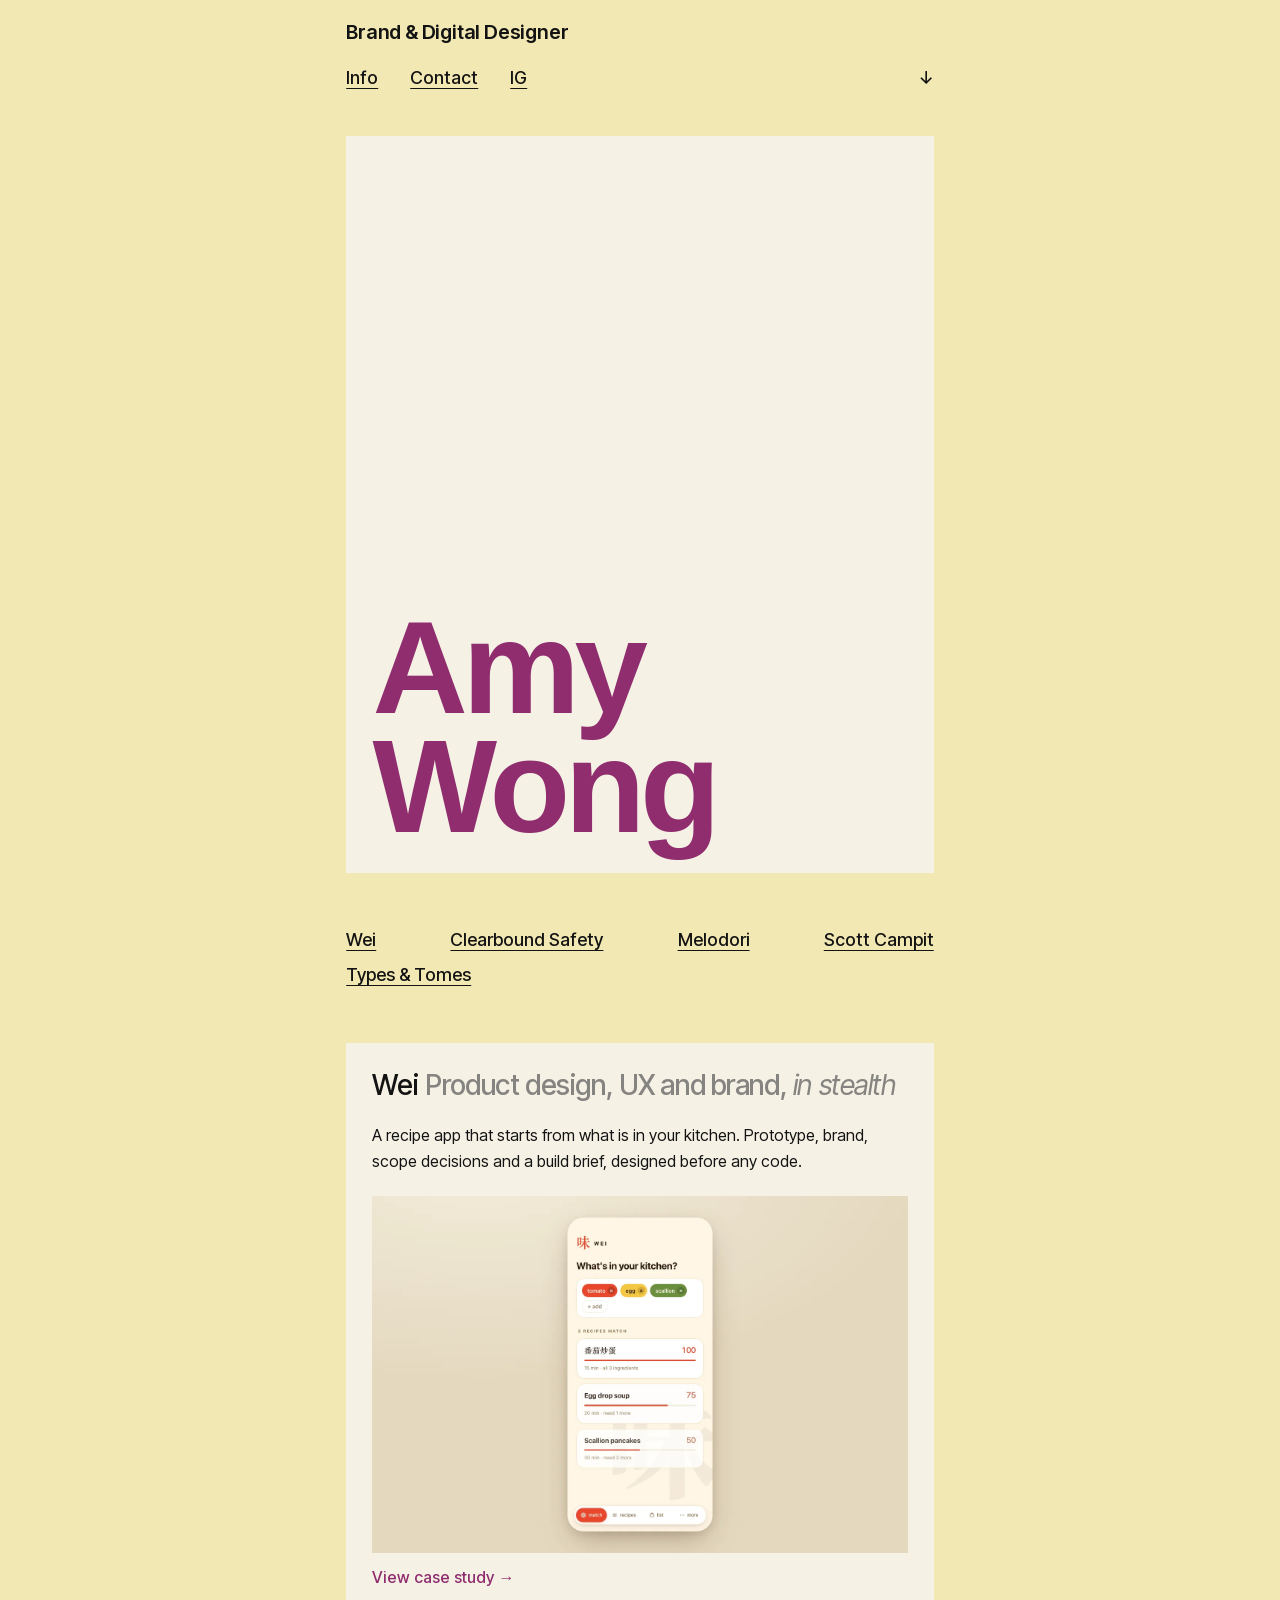
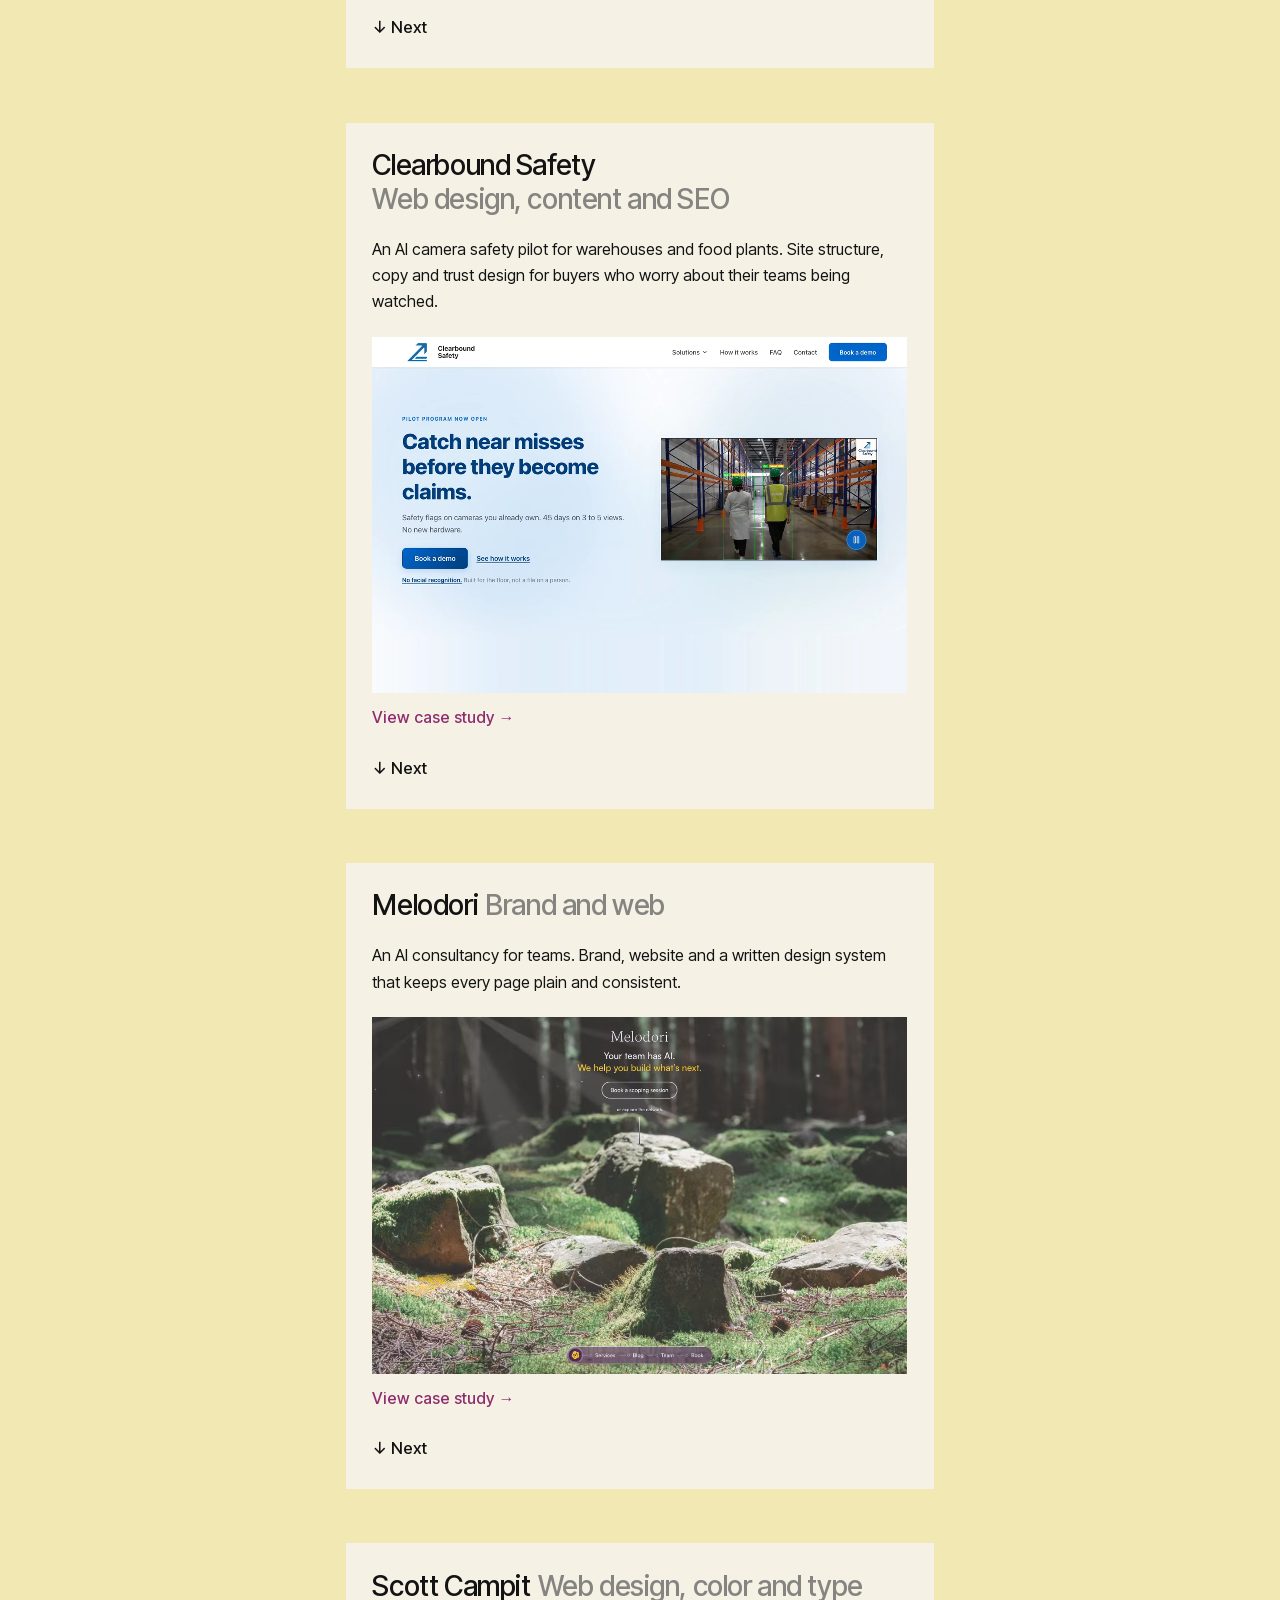
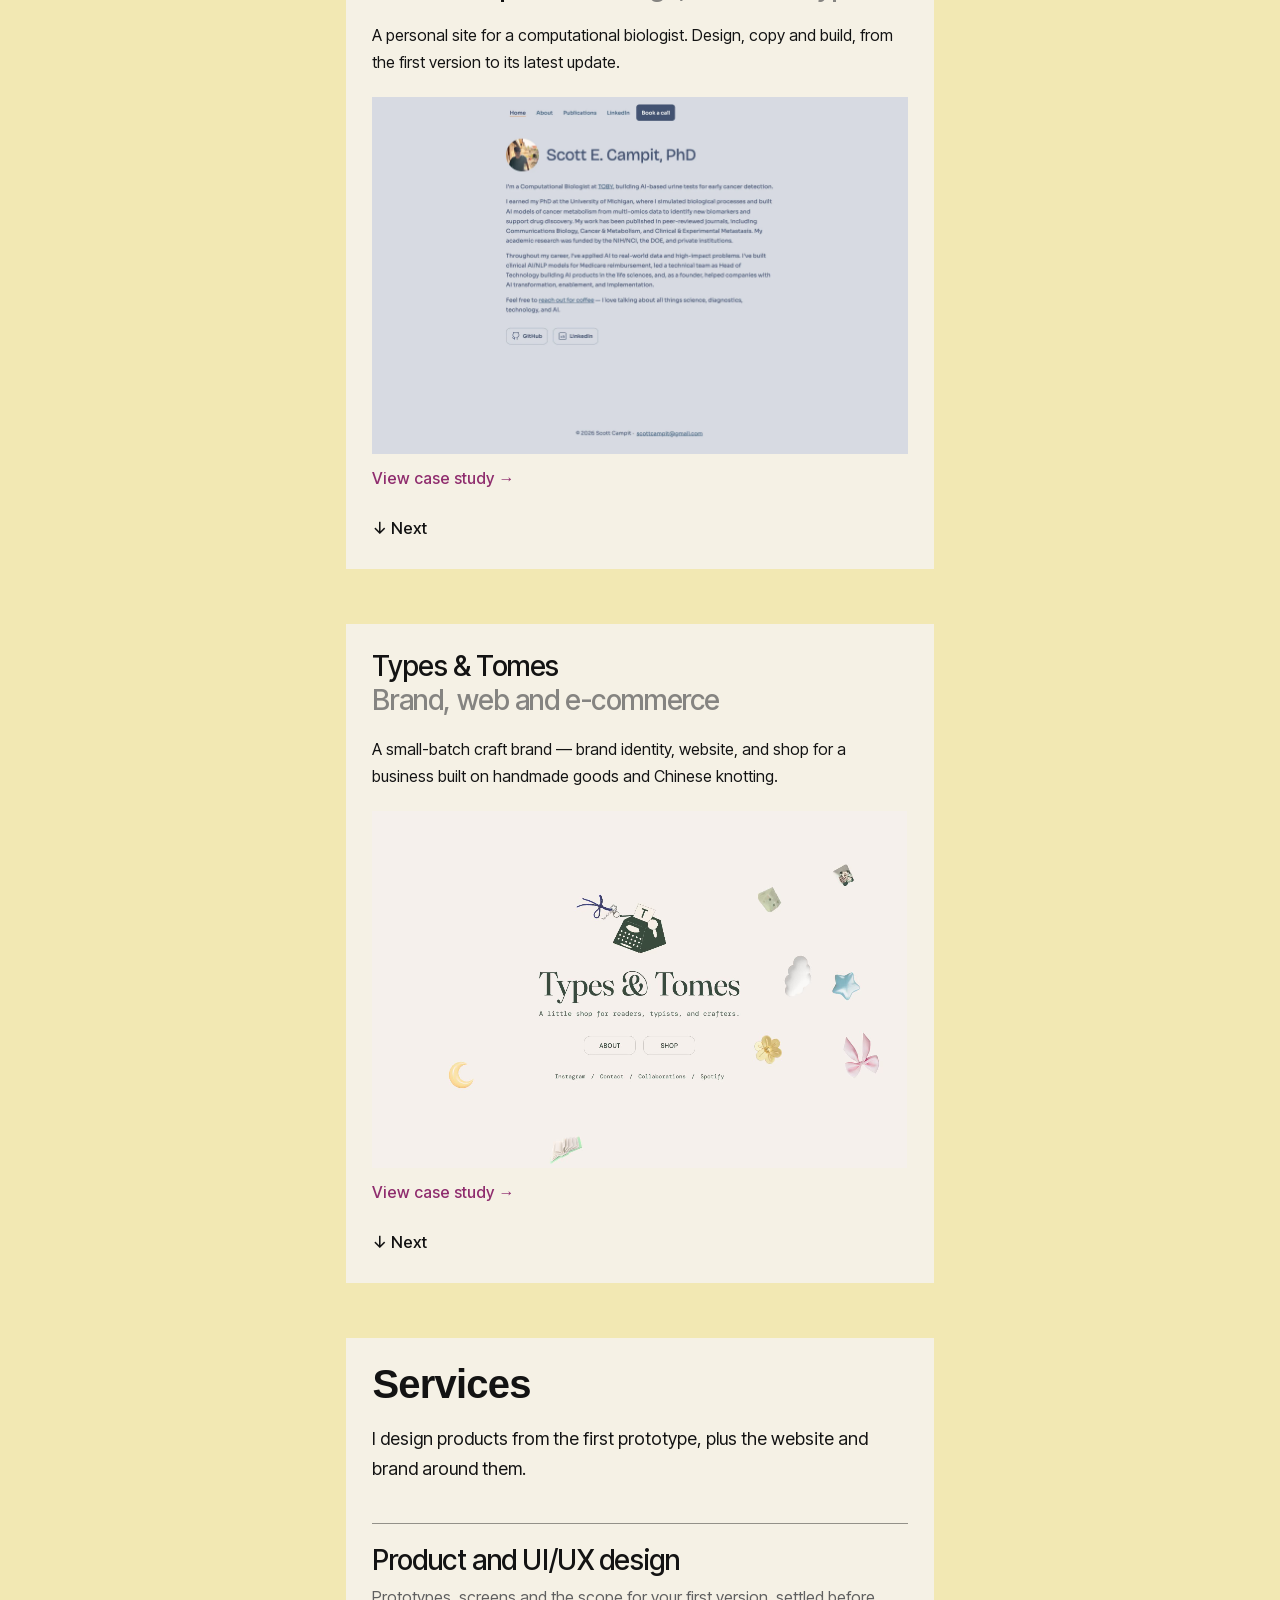
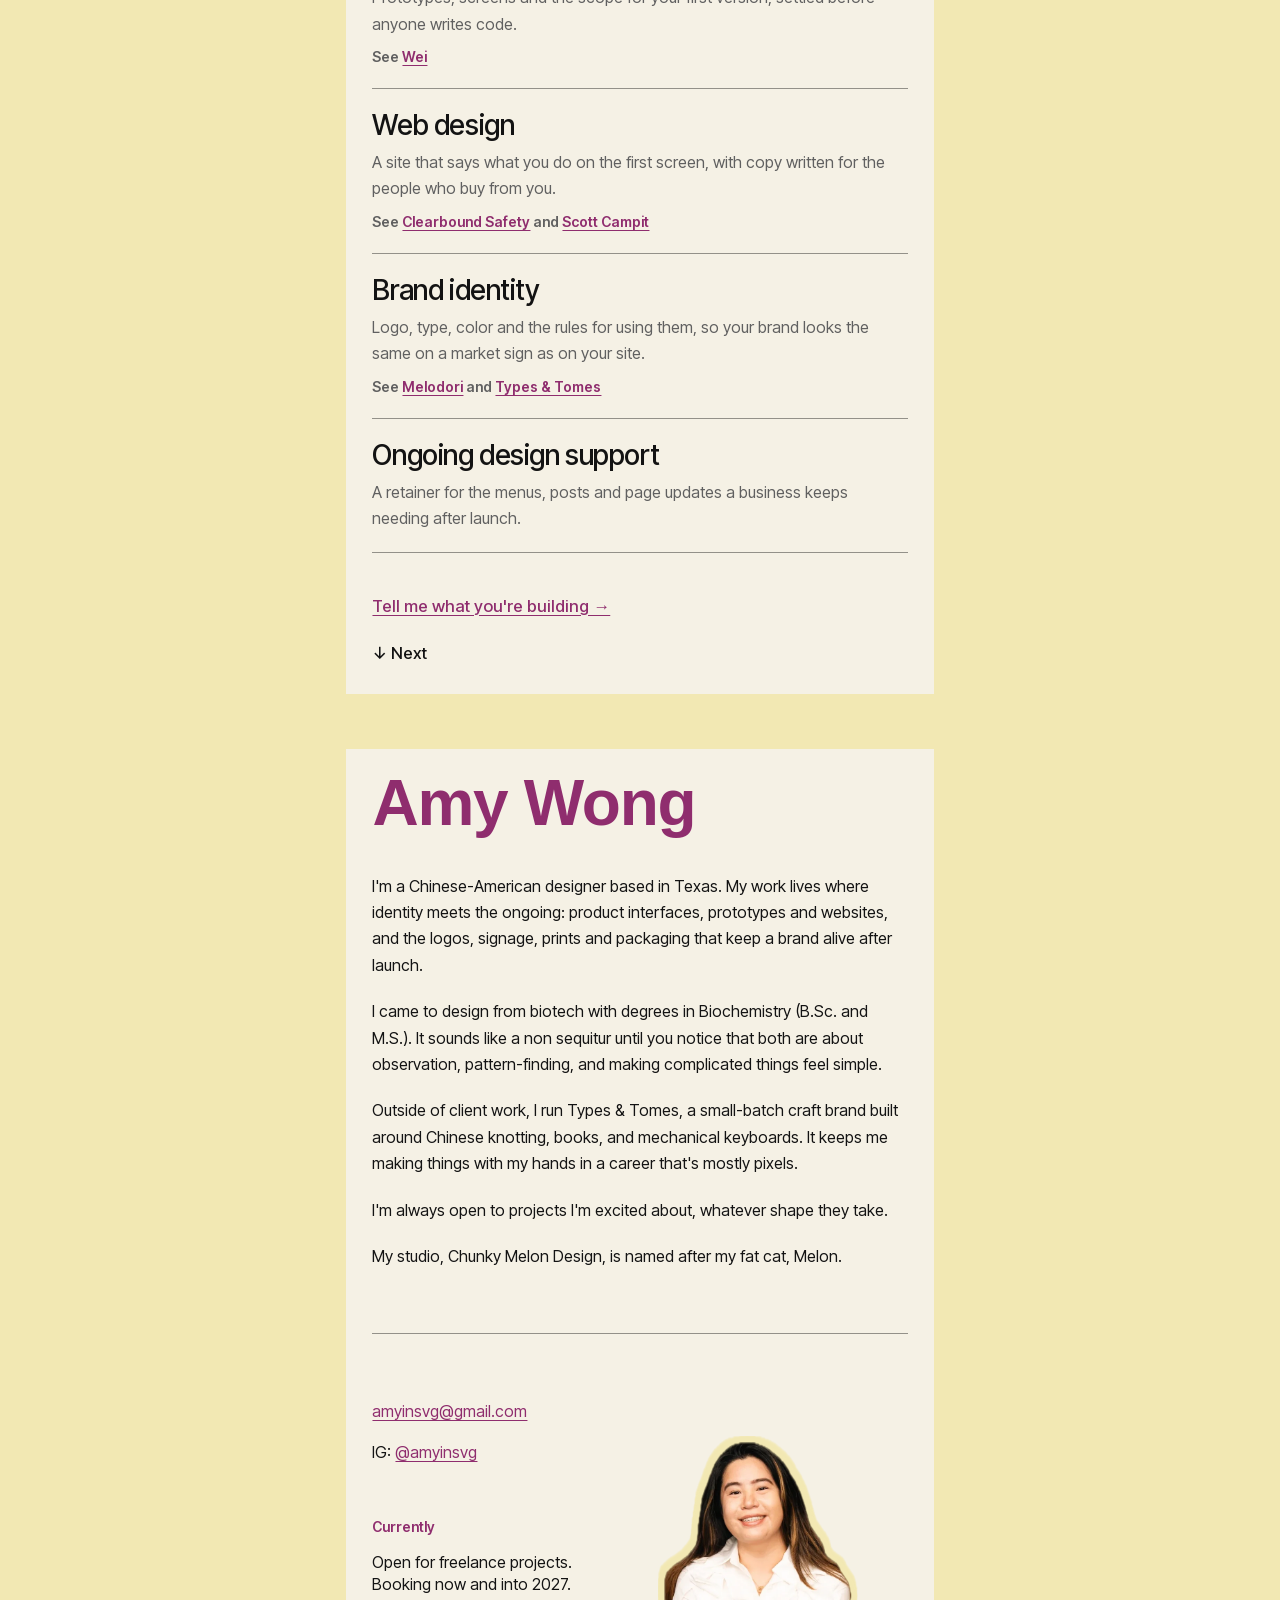
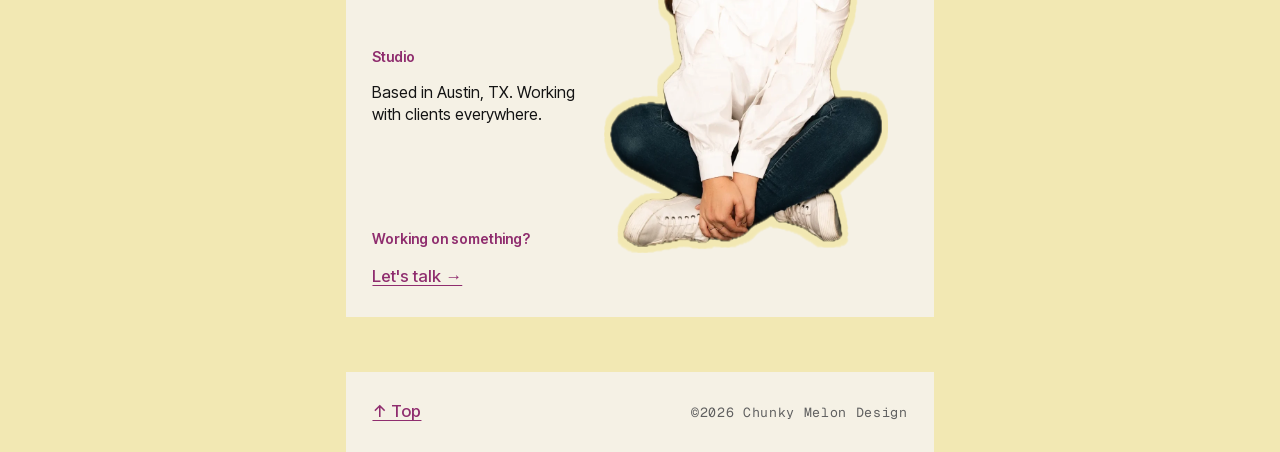
==== commit e42dba29: "Animate the Clearbound card; re-render the Melodori card at 60fps Clearbound: the homepage card was " ====
--- a/index.html
+++ b/index.html
@@ -6,7 +6,7 @@
 
 <title>Amy Wong — Brand &amp; Digital Designer</title>
 <meta name="description" content="Brand identity and website design for small businesses and independent creators.">
-<link rel="canonical" href="https://amyinsvg.github.io/">
+<link rel="canonical" href="https://amyinsvg.com/">
 
 <!-- OG / Twitter per spec §9. There is deliberately NO og:image: no image
      exists yet, and §9 says omit the tag rather than point it at the Cargo
@@ -15,7 +15,7 @@
 <meta property="og:site_name" content="Amy Wong">
 <meta property="og:title" content="Amy Wong — Brand &amp; Digital Designer">
 <meta property="og:description" content="Brand identity and website design for small businesses and independent creators.">
-<meta property="og:url" content="https://amyinsvg.github.io/">
+<meta property="og:url" content="https://amyinsvg.com/">
 <meta name="twitter:card" content="summary">
 <meta name="twitter:title" content="Amy Wong — Brand &amp; Digital Designer">
 <meta name="twitter:description" content="Brand identity and website design for small businesses and independent creators.">
@@ -156,8 +156,14 @@
       </div>
       <p class="t-body">An AI camera safety pilot for warehouses and food plants. Site structure, copy and trust design for buyers who worry about their teams being watched.</p>
       <div class="project-media">
-        <figure class="shot" data-ratio="3-2">
-          <img src="assets/img/work/clearbound/cover.webp" width="1440" height="960" loading="lazy" alt="Clearbound Safety homepage hero with the headline &quot;Catch near misses before they become claims.&quot; beside warehouse camera footage.">
+        <!-- Looping recording of clearboundsafety.com, the 16:9 hero from the
+             case study extended to 3:2 so the navbar stays and there are no
+             blank bands; see assets/js/motion.js. -->
+        <figure class="shot" data-ratio="3-2">
+          <video class="shot-video" muted loop playsinline preload="none" poster="assets/img/work/clearbound/cover.jpg" width="1440" height="960" aria-label="Clearbound Safety homepage with its navigation bar. The headline reads &quot;Catch near misses before they become claims.&quot; Beside it, the site's sample clip plays: two workers walking down a racked aisle with detection boxes around them, then an overhead view of a pallet being moved through a shaded entrance zone.">
+            <source src="assets/img/work/clearbound/cover.webm" type="video/webm">
+            <source src="assets/img/work/clearbound/cover.mp4" type="video/mp4">
+          </video>
         </figure>
       </div>
       <p><a class="t-cta cta-case" href="work/clearbound/">View case study →</a></p>
